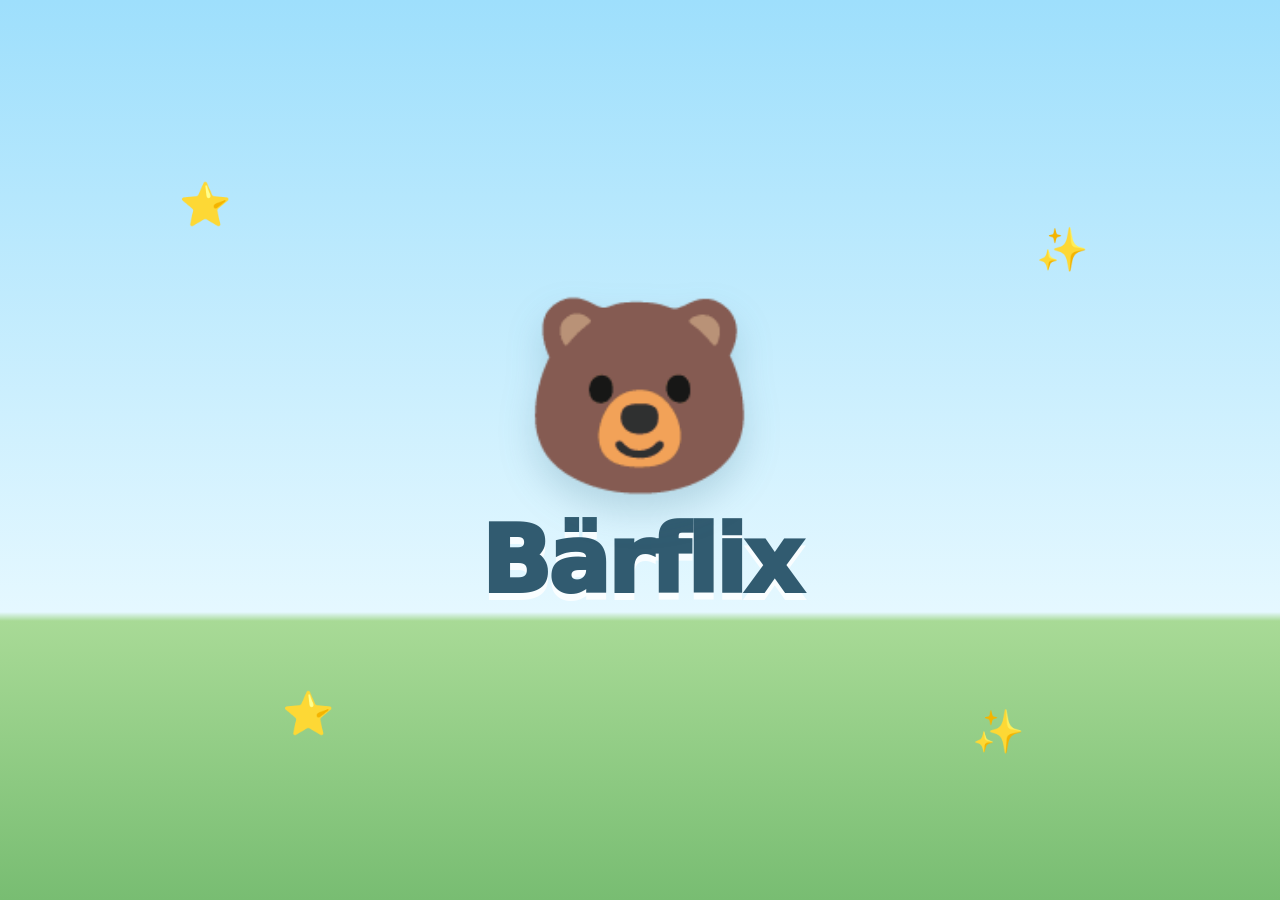
==== index.html @ bd534934 "Add files via upload" ====
<!doctype html>
<html lang="de">
<head>
<meta charset="utf-8">
<meta name="viewport" content="width=device-width,initial-scale=1,viewport-fit=cover">
<meta name="theme-color" content="#bfe9ff">
<meta name="apple-mobile-web-app-capable" content="yes">
<meta name="apple-mobile-web-app-status-bar-style" content="default">
<meta name="apple-mobile-web-app-title" content="Bärflix">
<title>Bärflix</title>
<link rel="manifest" href="./manifest.webmanifest">
<link rel="apple-touch-icon" href="./icons/icon.svg">
<link rel="icon" href="./icons/icon.svg">
<style>
:root{
  --bg:#1c1512;--panel:#2a201b;--panel2:#382a23;--panel3:#47362d;
  --text:#fff8ee;--muted:#cbbcaf;--gold:#f3c85b;--mint:#8fc39a;
  --coral:#df836d;--blue:#7eb8c6;--danger:#d95c5c;--line:rgba(255,255,255,.12);
  --shadow:0 22px 70px rgba(0,0,0,.34);--r:24px;
}
*{box-sizing:border-box}
html,body{margin:0;min-height:100%;background:radial-gradient(circle at 85% 0,#3d2c23 0,#1c1512 44%);color:var(--text);font-family:Inter,ui-rounded,system-ui,-apple-system,BlinkMacSystemFont,"Segoe UI",sans-serif}
body{min-height:100vh}
button,input,select,textarea{font:inherit}
button{cursor:pointer}
button:disabled{opacity:.38;cursor:not-allowed}
img{max-width:100%}
.app{min-height:100vh;padding:calc(14px + env(safe-area-inset-top)) 16px calc(26px + env(safe-area-inset-bottom))}
.wrap{max-width:1450px;margin:auto}
.topbar{display:flex;align-items:center;justify-content:space-between;gap:14px;margin-bottom:18px}
.brand{display:flex;align-items:center;gap:12px}.logo{font-size:44px;filter:drop-shadow(0 10px 20px rgba(0,0,0,.28))}
.brand h1{margin:0;font-size:34px;line-height:1}.brand small{color:var(--muted)}
.btn{border:0;border-radius:15px;padding:11px 15px;background:var(--panel3);color:var(--text);font-weight:850}
.btn.primary{background:var(--gold);color:#291f19}.btn.mint{background:var(--mint);color:#152117}.btn.coral{background:var(--coral);color:#2a1712}
.btn.danger{background:var(--danger);color:#fff}.btn.ghost{background:transparent;border:1px solid var(--line)}.btn.icon{width:42px;height:42px;padding:0;display:grid;place-items:center;border-radius:50%}
.hero{position:relative;overflow:hidden;border-radius:30px;padding:30px;background:linear-gradient(135deg,#463229,#291f1a 65%);box-shadow:var(--shadow);display:flex;align-items:center;justify-content:space-between;gap:24px}
.hero:after{content:"";position:absolute;width:280px;height:280px;border-radius:50%;background:rgba(243,200,91,.09);right:-75px;top:-100px}
.hero h2{margin:0 0 10px;font-size:clamp(30px,5vw,48px)}.hero p{margin:0;color:var(--muted);max-width:720px;font-size:17px}.heroEmoji{font-size:86px;z-index:1}
.sectionHead{display:flex;align-items:end;justify-content:space-between;gap:15px;margin:28px 0 14px}.sectionHead h2{margin:0;font-size:28px}.sectionHead p{margin:5px 0 0;color:var(--muted)}
.profileGrid{display:grid;grid-template-columns:repeat(auto-fit,minmax(190px,1fr));gap:17px}
.profileCard{border:2px solid transparent;background:var(--panel);color:var(--text);border-radius:24px;padding:24px;text-align:center;box-shadow:var(--shadow);transition:.18s}
.profileCard:hover{transform:translateY(-3px);border-color:rgba(243,200,91,.65)}.avatar{width:98px;height:98px;border-radius:50%;margin:0 auto 14px;display:grid;place-items:center;font-size:52px;background:var(--panel3)}
.profileCard h3{font-size:24px;margin:0}.muted{color:var(--muted)}
.chipGrid{display:grid;grid-template-columns:repeat(auto-fit,minmax(185px,1fr));gap:16px}
.chip{min-height:150px;border:0;border-radius:24px;padding:21px;text-align:left;color:#251b15;box-shadow:var(--shadow);position:relative;overflow:hidden}
.chip:after{content:"";position:absolute;width:110px;height:110px;border-radius:50%;background:rgba(255,255,255,.17);right:-35px;bottom:-45px}
.chip.one{background:var(--gold)}.chip.two{background:var(--mint)}.chip.bonus{background:var(--blue)}.chip b{font-size:24px;display:block}.chip span{display:block;margin-top:8px;font-weight:800}
.categoryRow{display:flex;gap:10px;overflow:auto;padding:2px 0 9px;scrollbar-width:none}.categoryRow::-webkit-scrollbar{display:none}.pill{border:0;border-radius:999px;padding:10px 16px;background:var(--panel3);color:var(--text);white-space:nowrap}.pill.active{background:var(--gold);color:#2a211a;font-weight:900}
.searchbar{display:flex;gap:10px;flex-wrap:wrap;margin:16px 0}.searchbar input{flex:1;min-width:220px}
.shelf{margin-top:24px}.shelfTitle{display:flex;justify-content:space-between;align-items:center;gap:12px;margin-bottom:12px}.shelfTitle h3{margin:0;font-size:23px}
.carousel{display:grid;grid-template-columns:repeat(auto-fill,minmax(230px,1fr));gap:18px;padding:2px 3px 15px}.carousel::-webkit-scrollbar{display:none}
.kidNav{display:grid;grid-template-columns:repeat(3,minmax(0,1fr));gap:12px;margin:18px 0}.kidNav button{min-height:92px;border:0;border-radius:22px;background:var(--panel2);color:var(--text);font-weight:950;font-size:20px;display:grid;place-items:center;gap:4px}.kidNav button.active{background:var(--gold);color:#291f19}.kidNav span{font-size:34px;display:block}.adminLayout{display:grid;grid-template-columns:245px minmax(0,1fr);gap:18px;align-items:start}.adminSide{display:grid;gap:8px;position:sticky;top:0}.adminSide button{text-align:left;padding:14px 15px;font-size:16px}.adminContent{min-width:0}.bigBack{min-height:58px;font-size:18px}.movieEmpty{border:2px dashed var(--line);padding:34px;border-radius:24px;text-align:center;color:var(--muted)}
.collectionCard,.episodeCard{position:relative;background:var(--panel);border-radius:20px;overflow:hidden;box-shadow:var(--shadow);scroll-snap-align:start;transition:.18s}.collectionCard:hover,.episodeCard:hover{transform:translateY(-3px)}
.cover{width:100%;aspect-ratio:16/9;object-fit:cover;display:block;background:#0a0a0a}.cardBody{padding:14px}.cardBody h3,.cardBody h4{margin:0}.cardBody p{margin:6px 0 0;color:var(--muted);font-size:13px}.overlayBtn{position:absolute;inset:0;border:0;background:transparent}
.badge{position:absolute;left:12px;top:12px;padding:7px 10px;border-radius:999px;background:rgba(28,21,18,.88);font-weight:900;font-size:12px}.favoriteBtn{position:absolute;right:12px;top:12px;z-index:3}.favoriteBtn.active{background:var(--gold);color:#2b211a}
.episodeGrid{display:grid;grid-template-columns:repeat(auto-fill,minmax(235px,1fr));gap:17px}.empty{padding:30px;border-radius:22px;background:var(--panel);color:var(--muted);text-align:center}
.breadcrumb{display:flex;align-items:center;gap:10px;flex-wrap:wrap;margin-bottom:15px}
.modalBack{position:fixed;inset:0;background:rgba(0,0,0,.75);display:grid;place-items:center;padding:18px;z-index:100}
.modal{width:min(1120px,100%);max-height:92vh;overflow:auto;border-radius:27px;background:var(--panel);box-shadow:var(--shadow);padding:22px}.modalHead{display:flex;justify-content:space-between;align-items:center;gap:14px}.modal h2{margin:0}
.adminTabs{display:flex;gap:9px;overflow:auto;margin:18px 0 14px}.adminTabs button{white-space:nowrap}
.form{display:grid;gap:14px}.formGrid{display:grid;grid-template-columns:1fr 1fr;gap:14px}label{display:grid;gap:7px;color:var(--muted);font-size:14px}
input,select,textarea{width:100%;border:1px solid var(--line);border-radius:13px;background:#201713;color:var(--text);padding:12px}textarea{min-height:90px;resize:vertical}.actions{display:flex;gap:10px;flex-wrap:wrap;margin-top:15px}
.adminGrid{display:grid;grid-template-columns:repeat(auto-fit,minmax(285px,1fr));gap:15px}.panel{background:var(--panel2);border-radius:20px;padding:17px}.panel h3{margin:0 0 12px}
.list{display:grid;gap:9px}.listItem{display:flex;align-items:center;justify-content:space-between;gap:12px;background:#211814;border-radius:14px;padding:12px}.listItem small{color:var(--muted)}
.statsGrid{display:grid;grid-template-columns:repeat(auto-fit,minmax(170px,1fr));gap:12px}.stat{background:#211814;border-radius:16px;padding:18px}.stat b{font-size:28px;display:block}
.playerScreen{position:fixed;inset:0;background:#000;z-index:150;display:flex;flex-direction:column;padding:calc(10px + env(safe-area-inset-top)) 12px calc(10px + env(safe-area-inset-bottom));gap:10px}
.playerTop{display:flex;align-items:center;justify-content:space-between;gap:10px;flex-wrap:wrap}.timer{border-radius:999px;background:var(--gold);color:#261d18;padding:9px 14px;font-weight:950}.playerWrap{flex:1;min-height:0}.playerWrap iframe{width:100%;height:100%;border:0}
.toast{position:fixed;left:50%;bottom:calc(22px + env(safe-area-inset-bottom));transform:translateX(-50%);z-index:200;background:#fff;color:#251b16;padding:12px 16px;border-radius:14px;box-shadow:var(--shadow)}
.setup{max-width:760px;margin:8vh auto 0}.dots{display:flex;gap:8px;margin-bottom:18px}.dot{height:7px;flex:1;border-radius:999px;background:var(--panel3)}.dot.active{background:var(--gold)}
.updateBanner{margin-bottom:14px;padding:13px 15px;border-radius:16px;background:var(--blue);color:#122126;font-weight:850;display:flex;justify-content:space-between;align-items:center;gap:12px}
@media(max-width:900px){.adminLayout{grid-template-columns:1fr}.adminSide{position:static;grid-template-columns:repeat(2,minmax(0,1fr))}.adminSide button{text-align:center}.kidNav{grid-template-columns:repeat(3,minmax(0,1fr))}}

.introScreen{position:fixed;inset:0;z-index:500;background:radial-gradient(circle at 50% 42%,#5a4032 0,#211713 58%,#110c0a 100%);display:grid;place-items:center;overflow:hidden}
.introInner{text-align:center;animation:introPop 1.45s cubic-bezier(.2,.9,.2,1) both}
.introBear{font-size:clamp(100px,24vw,190px);filter:drop-shadow(0 24px 35px rgba(0,0,0,.45));animation:introBounce 1.25s ease-in-out both}
.introTitle{font-size:clamp(44px,11vw,92px);font-weight:1000;letter-spacing:-3px;color:var(--gold);text-shadow:0 10px 30px rgba(0,0,0,.45)}
.introSub{font-size:clamp(18px,4vw,28px);font-weight:900;margin-top:4px}
.spark{position:absolute;font-size:32px;animation:sparkle 1.4s ease-in-out infinite alternate}
.spark.s1{left:14%;top:20%}.spark.s2{right:15%;top:25%;animation-delay:.3s}.spark.s3{left:22%;bottom:18%;animation-delay:.6s}.spark.s4{right:20%;bottom:16%;animation-delay:.15s}
@keyframes introPop{0%{opacity:0;transform:scale(.72)}45%{opacity:1;transform:scale(1.05)}100%{opacity:1;transform:scale(1)}}
@keyframes introBounce{0%{transform:translateY(50px) rotate(-8deg)}55%{transform:translateY(-8px) rotate(4deg)}100%{transform:none}}
@keyframes sparkle{from{transform:scale(.7) rotate(-15deg);opacity:.45}to{transform:scale(1.35) rotate(15deg);opacity:1}}
.ticketGrid{display:grid;grid-template-columns:repeat(auto-fit,minmax(230px,1fr));gap:20px}
.ticketChoice{position:relative;min-height:190px;border:0;border-radius:28px;padding:22px;color:#271d17;box-shadow:var(--shadow);overflow:hidden;text-align:center;display:grid;place-items:center}
.ticketChoice:before,.ticketChoice:after{content:"";position:absolute;top:50%;width:30px;height:30px;border-radius:50%;background:var(--bg);transform:translateY(-50%)}
.ticketChoice:before{left:-15px}.ticketChoice:after{right:-15px}
.ticketChoice.one{background:linear-gradient(145deg,#ffd86b,#f3b83f)}.ticketChoice.two{background:linear-gradient(145deg,#a9dbb3,#72b886)}.ticketChoice.bonus{background:linear-gradient(145deg,#a9ddea,#6caec0)}
.ticketVisual{font-size:70px;line-height:1;letter-spacing:-10px;filter:drop-shadow(0 8px 12px rgba(0,0,0,.18))}
.ticketChoice strong{display:block;font-size:29px;margin-top:8px}.ticketChoice small{display:block;font-size:17px;font-weight:900;margin-top:5px}
.ticketChoice.used{filter:grayscale(1);opacity:.35}
.kidHint{font-size:21px;font-weight:900;text-align:center;margin:18px 0 6px}
.allowanceBadge{display:flex;align-items:center;gap:9px;border-radius:999px;background:var(--gold);color:#261d18;padding:10px 16px;font-size:21px;font-weight:1000}
.playerProgress{height:13px;width:min(330px,48vw);background:rgba(255,255,255,.23);border-radius:999px;overflow:hidden}
.playerProgressFill{height:100%;width:100%;background:var(--gold);transition:width 1s linear}

@media(max-width:760px){
  .app{padding-left:12px;padding-right:12px}.brand h1{font-size:29px}.logo{font-size:39px}.hero{padding:22px}.heroEmoji{font-size:62px}
  .formGrid{grid-template-columns:1fr}.carousel{grid-template-columns:repeat(2,minmax(0,1fr));gap:11px}.episodeGrid{grid-template-columns:repeat(2,minmax(0,1fr));gap:11px}.cardBody{padding:11px}.cardBody h3,.cardBody h4{font-size:15px}
}
@media(max-width:470px){.carousel,.episodeGrid{grid-template-columns:1fr 1fr}.kidNav button{font-size:15px;min-height:82px}.kidNav span{font-size:29px}.adminSide{grid-template-columns:1fr 1fr}}

/* BÄRFLIX 6.0 – freundliche Baumhauswelt */
:root{
  --bg:#c9efff;--panel:#ffffff;--panel2:#f7fcff;--panel3:#e8f7ff;
  --text:#263746;--muted:#688092;--gold:#ffd65c;--mint:#9be0b5;
  --coral:#ff9f91;--blue:#89d2f1;--danger:#e96f78;--line:rgba(47,95,122,.14);
  --shadow:0 14px 35px rgba(57,118,148,.16);--r:28px;
}
html,body{
  background:
    radial-gradient(circle at 12% 12%,rgba(255,255,255,.95) 0 50px,transparent 52px),
    radial-gradient(circle at 19% 14%,rgba(255,255,255,.9) 0 70px,transparent 72px),
    radial-gradient(circle at 88% 18%,rgba(255,255,255,.9) 0 58px,transparent 60px),
    linear-gradient(180deg,#aee4fb 0%,#dff7ff 62%,#d8f2c9 63%,#a8d99a 100%);
  background-attachment:fixed;color:var(--text)
}
.app:before,.app:after{content:"";position:fixed;z-index:-1;border-radius:50%;pointer-events:none}
.app:before{width:150px;height:150px;right:5vw;top:8vh;background:#ffe680;box-shadow:0 0 50px rgba(255,224,105,.55)}
.app:after{width:440px;height:180px;left:-90px;bottom:-95px;background:#75bd72;box-shadow:420px 28px 0 #8ccd84,840px -8px 0 #71ba70}
.topbar{background:rgba(255,255,255,.72);backdrop-filter:blur(12px);border:1px solid rgba(255,255,255,.7);padding:10px 14px;border-radius:24px;box-shadow:var(--shadow)}
.brand small{display:none}.brand h1{font-size:31px;color:#315b70}.logo{filter:none}
.btn{background:#fff;color:var(--text);box-shadow:0 7px 18px rgba(64,118,143,.12)}
.btn.ghost{background:rgba(255,255,255,.78);border:1px solid rgba(255,255,255,.85)}
.hero{background:rgba(255,255,255,.83);color:var(--text);border:2px solid rgba(255,255,255,.8)}
.hero p{color:var(--muted)}
.profileGrid{max-width:760px;margin:34px auto}
.profileCard{background:rgba(255,255,255,.9);border:4px solid rgba(255,255,255,.9);min-height:260px;display:grid;place-items:center}
.profileCard:hover{border-color:var(--gold)}
.avatar{width:140px;height:140px;font-size:76px;background:#eefaff}
.profileCard h3{font-size:31px}
.profileCard .muted{display:none}
.ticketGrid{max-width:920px;margin:30px auto;grid-template-columns:repeat(2,minmax(230px,1fr))}
.ticketChoice{min-height:240px;border:6px solid rgba(255,255,255,.72)}
.ticketChoice strong{font-size:54px}.ticketChoice small{display:none}.ticketVisual{font-size:90px}
.kidHint{display:none}
.collectionCard,.episodeCard{background:#fff;border:4px solid rgba(255,255,255,.8);border-radius:30px}
.collectionCard:hover,.episodeCard:hover{transform:scale(1.025)}
.cover{border-radius:25px 25px 0 0}
.cardBody{text-align:center;padding:16px}.cardBody h3{font-size:24px}.cardBody p{display:none}
.badge{display:none}
.favoriteBtn{background:#fff;color:#e6aa18}
.kidNav{max-width:780px;margin:20px auto}
.kidNav button{background:#fff;color:var(--text);box-shadow:var(--shadow);min-height:108px}
.kidNav button.active{background:var(--gold)}
.searchbar,.categoryRow{display:none}
.sectionHead{justify-content:center;text-align:center}.sectionHead p{font-size:22px}
.shelfTitle{justify-content:center}.shelfTitle h3{font-size:28px}
.carousel,.episodeGrid{grid-template-columns:repeat(auto-fill,minmax(250px,1fr))}
.breadcrumb .muted{display:none}
.empty,.movieEmpty{background:rgba(255,255,255,.82)}
.introScreen{background:linear-gradient(180deg,#9edffc 0%,#e5f8ff 68%,#a8da96 69%,#78bd72 100%)}
.introTitle{color:#315b70;text-shadow:0 7px 0 rgba(255,255,255,.8)}
.introSub{display:none}.introBear{filter:drop-shadow(0 18px 18px rgba(42,98,122,.2))}
.spark{font-size:42px}
.allowanceBadge{background:#fff;color:#315b70}.playerProgress{background:#dceef6}.playerProgressFill{background:var(--gold)}
/* Elternbereich bewusst ruhig und sachlich */
.modalBack{background:rgba(37,63,77,.68)}
.modal{background:#f7fbfd;color:#263746}
.modal input,.modal select,.modal textarea{background:#fff;color:#263746}
.modal .panel,.modal .listItem,.modal .stat{background:#eaf5fa}
.adminSide .btn{box-shadow:none}
@media(max-width:650px){
  .ticketGrid{grid-template-columns:1fr 1fr;gap:12px}
  .ticketChoice{min-height:180px;padding:10px}.ticketVisual{font-size:62px}.ticketChoice strong{font-size:42px}
  .profileGrid{grid-template-columns:1fr 1fr}.profileCard{min-height:210px;padding:14px}.avatar{width:110px;height:110px;font-size:62px}
  .carousel,.episodeGrid{grid-template-columns:repeat(2,minmax(0,1fr));gap:12px}
  .cardBody h3,.cardBody h4{font-size:17px}
}

</style>
</head>
<body>
<noscript><div style="padding:30px;color:white;background:#211914;font-family:system-ui">Bärflix benötigt JavaScript.</div></noscript>
<div id="app"></div>
<script>
(()=>{"use strict";
const APP_VERSION="6.0.0";
const KEY="baerflix.complete.v6";
const $=(s,r=document)=>r.querySelector(s);
const esc=s=>String(s??"").replace(/[&<>"']/g,m=>({"&":"&amp;","<":"&lt;",">":"&gt;","\"":"&quot;","'":"&#39;"}[m]));
const uid=()=>crypto.randomUUID?crypto.randomUUID():Date.now()+"-"+Math.random();
const today=()=>new Date().toISOString().slice(0,10);
const isWeekend=()=>[0,6].includes(new Date().getDay());
const fmt=s=>`${String(Math.floor(Math.max(0,s)/60)).padStart(2,"0")}:${String(Math.floor(Math.max(0,s)%60)).padStart(2,"0")}`;
const defaults={
  version:APP_VERSION,
  settings:{pinHash:"",pinSalt:"",categories:["Für Ludwig","Serien","Fahrzeuge","Wissen & Technik","Tiere","Musik","Gute Nacht"],updateVersion:APP_VERSION},
  kids:[],collections:[{"id":"col-blaze","title":"Blaze und die Monster-Maschinen","category":"Fahrzeuge","coverId":"97AiQrxpca4","audience":["ludwig"],"episodes":[{"id":"blaze-1","youtubeId":"uPjeikJPATo","title":"Blaze stellt die Naschzeug-Diebin","order":0},{"id":"blaze-2","youtubeId":"ePqD4j_3nj4","title":"Die Recycling-Kraft","order":1},{"id":"blaze-3","youtubeId":"uJZvFsPkcOI","title":"Die Power-Reifen","order":2},{"id":"blaze-4","youtubeId":"t3Ma4ucdK7s","title":"Ninja Blaze","order":3},{"id":"blaze-5","youtubeId":"AvbtG7JhFH4","title":"Blazes fantastische Geschichten","order":4},{"id":"blaze-6","youtubeId":"iIAKh5vyyW4","title":"Blazes Weltraumabenteuer","order":5},{"id":"blaze-7","youtubeId":"ilzaZ7znCL8","title":"Das Dschungelhorn","order":6},{"id":"blaze-8","youtubeId":"bh32Yc5xMuI","title":"Die Backkatastrophe","order":7}]},{"id":"col-tautropfen","title":"Die Tautropfentagebücher","category":"Serien","coverId":"3W8JYqi-HgQ","audience":["ludwig"],"episodes":[{"id":"tau-1","youtubeId":"B23wSpAmWHo","title":"Das große Seifenblasenproblem","order":0},{"id":"tau-2","youtubeId":"TRdg_1vcqs4","title":"Briefabenteuer – eine besondere Lieferung","order":1},{"id":"tau-3","youtubeId":"C5zu9tRD7N8","title":"Sparschweinchenprobleme","order":2},{"id":"tau-4","youtubeId":"caVwaWK-xLo","title":"Die Feen bringen einen Hund zum Park","order":3},{"id":"tau-5","youtubeId":"Qme-9f8eXq8","title":"Die Tautropfen retten Harpers Fußballspiel","order":4},{"id":"tau-6","youtubeId":"77xV2Bn_cbU","title":"Ein Handy benutzen, das größer ist als du","order":5},{"id":"tau-7","youtubeId":"Z0pN9zu7qag","title":"Unternehmen Zahnfee","order":6},{"id":"tau-8","youtubeId":"4Saw_KbPcvg","title":"Die Feen entdecken eine neue Art zu fliegen","order":7}]},{"id":"col-fixies","title":"Die Fixies","category":"Wissen & Technik","coverId":"9bjc7fvP_wI","audience":["ludwig"],"episodes":[{"id":"fix-1","youtubeId":"9bjc7fvP_wI","title":"Das Fixiefon","order":0},{"id":"fix-2","youtubeId":"wQu_9ZJ7yVw","title":"Tom Thomas entdeckt die Kraft der Sonne","order":1},{"id":"fix-3","youtubeId":"uV89n_-DtY0","title":"Tom wird in einem Computervirus gefangen","order":2},{"id":"fix-4","youtubeId":"keBiLP_v-WY","title":"Unsichtbare Tinte","order":3},{"id":"fix-5","youtubeId":"U8qKFDUOH3U","title":"Seine Hose ist kaputt","order":4},{"id":"fix-6","youtubeId":"lR_U1KID1K4","title":"Die schwebenden Zauberbücher","order":5},{"id":"fix-7","youtubeId":"0qJ9rHL9aIQ","title":"Staffel 3 – komplette Sammlung","order":6},{"id":"fix-8","youtubeId":"HWJnkFYdi5c","title":"Staffel 2 – komplette Sammlung","order":7}]},{"id":"col-hotwheels","title":"Hot Wheels Let's Race","category":"Fahrzeuge","coverId":"KNYlz2JZgkw","audience":["ludwig"],"episodes":[{"id":"hot-1","youtubeId":"uCsARCroJiI","title":"Außer Kontrolle","order":0},{"id":"hot-2","youtubeId":"3VpwxF2dn9I","title":"Drachen-Showdown: Gemeinsam zum Sieg","order":1},{"id":"hot-3","youtubeId":"wcoJPLIAks0","title":"Ultimative Garagenübernahme","order":2},{"id":"hot-4","youtubeId":"8H3ex9pOlD8","title":"Ballonrettung: Coops große Rettung","order":3},{"id":"hot-5","youtubeId":"KNYlz2JZgkw","title":"Das Rennen um 500 Pizzen","order":4},{"id":"hot-6","youtubeId":"rbzK9OI3oAA","title":"Titelsong zum Mitsingen","order":5}]}],favorites:{},history:[],chips:{},usage:[]
};
let state=load(),screen=state.kids.length?"profiles":"setup",showIntro=sessionStorage.getItem("baerflixIntroSeen")!=="1",selectedKid=null,allowance=null,activeCategory="Alle",mediaMode="series",activeCollection=null,searchText="",modal=null,player=null,toastTimer=null;
window.adminTab="overview";

function migrate(raw){
  const s=Object.assign(structuredClone(defaults),raw||{});
  s.settings=Object.assign({},defaults.settings,raw?.settings||{});
  s.settings.categories=s.settings.categories||raw?.categories||defaults.settings.categories;
  s.kids=(s.kids||[]).map(k=>Object.assign({weekdayMinutes:12,weekendMinutes:15,color:"#f3c85b",avatar:"🐻"},k));
  s.collections=(s.collections&&s.collections.length?s.collections:structuredClone(defaults.collections));
  s.collections=s.collections.map(c=>Object.assign({audience:["all"],type:"series"},c));
  s.favorites=s.favorites||{};
  s.history=s.history||[];
  s.chips=s.chips||{};
  s.usage=s.usage||[];
  s.version=APP_VERSION;
  return s
}

function enrichStarterContent(s){
 const byId=id=>s.collections.find(c=>c.id===id);
 const add=(cid,items)=>{const c=byId(cid);if(!c)return;const known=new Set(c.episodes.map(e=>e.id));items.forEach(e=>{if(!known.has(e.id))c.episodes.push(e)})};
 add("col-blaze",[
 {id:"blaze-9",youtubeId:"lbSyfB_eyNU",title:"Der Mega-Matsch-Roboter",order:8},{id:"blaze-10",youtubeId:"ttxEpUDI1SU",title:"Das Hundert-Meilen-Rennen",order:9},{id:"blaze-11",youtubeId:"Zolg8p50i18",title:"Superheld Blaze rettet Axle City",order:10},{id:"blaze-12",youtubeId:"37dWI78L4Ew",title:"Blazes Tierverwandlungen",order:11},{id:"blaze-13",youtubeId:"2gEC0OpMdvc",title:"Rennen, Verwandlungen und Rettungen",order:12},{id:"blaze-14",youtubeId:"rdWItZMHJjU",title:"Rennen-und-Rettungen-Marathon",order:13}
 ]);
 add("col-fixies",[
 {id:"fix-9",youtubeId:"uWRDgmMgzvY",title:"Komplette Staffel 3",order:8},{id:"fix-10",youtubeId:"Sup1YZ8m44s",title:"Ganze Folgen nach der Schule",order:9},{id:"fix-11",youtubeId:"wivW3-LH2S8",title:"Neue Fixies-Sammlung",order:10}
 ]);
 add("col-hotwheels",[
 {id:"hot-7",youtubeId:"VCjrhPtMaPY",title:"Die ultimative Hai-Flucht-Challenge",order:6},{id:"hot-8",youtubeId:"0oJriw3EsJ4",title:"Mac und Mega-Wrex arbeiten zusammen",order:7},{id:"hot-9",youtubeId:"fDuKpGTOvlI",title:"Coops ultimativer Rivalen-Showdown",order:8},{id:"hot-10",youtubeId:"4ULnZEmxv6o",title:"Wer überquert zuerst die Ziellinie?",order:9},{id:"hot-11",youtubeId:"N499VQ6WOo0",title:"Abenteuer in Hot Wheels City",order:10},{id:"hot-12",youtubeId:"-Giq5alRDHU",title:"Das goldene Lenkrad",order:11}
 ]);
 if(!byId("col-gabby"))s.collections.push({id:"col-gabby",title:"Gabbys Puppenhaus",category:"Serien",type:"series",coverId:"a0UnOYfcSHQ",audience:["ludwig","fabian"],episodes:[
 {id:"gabby-1",youtubeId:"a0UnOYfcSHQ",title:"Kätzchen-Kita-Ohr – ganze Folge",order:0},{id:"gabby-2",youtubeId:"fVnN402TTYQ",title:"Kätzchen-Bären-Teeparty",order:1},{id:"gabby-3",youtubeId:"tjiMoNeryu4",title:"Gabby-Märchen",order:2},{id:"gabby-4",youtubeId:"4Fr894eTTgs",title:"Rettungsmission im Weltall",order:3},{id:"gabby-5",youtubeId:"sWMnxmD3Hcc",title:"Gabbys beste Abenteuer im Freien",order:4},{id:"gabby-6",youtubeId:"3pOdKJvYoWE",title:"Die besten Meerjungfrauen-Momente",order:5},{id:"gabby-7",youtubeId:"AWr7D9ZfIE0",title:"Wie man einen schlechten Tag rettet",order:6},{id:"gabby-8",youtubeId:"2NG9_TbBsDA",title:"Gute-Nacht-Snacks mit den Gabbykatzen",order:7},{id:"gabby-9",youtubeId:"xCK6PAplh4o",title:"Unterwasser-Versteckspiel",order:8},{id:"gabby-10",youtubeId:"cB4ku3KKDL8",title:"Ratkatz' erster Tag im Schnee",order:9},{id:"gabby-11",youtubeId:"yIfqhF-LDPY",title:"Zeit fürs Bett",order:10},{id:"gabby-12",youtubeId:"Jax5nV0ow70",title:"Schnee im Puppenhaus",order:11}
 ]});
 if(!byId("col-oona"))s.collections.push({id:"col-oona",title:"Oona & Baba",category:"Serien",type:"series",coverId:"Yn7BuYeTfWQ",audience:["ludwig","fabian"],episodes:[],note:"Für Oona & Baba wurden keine verlässlich deutschsprachigen, offiziell einbettbaren Folgen gefunden. Im Elternbereich können später deutsche Links ergänzt werden."});
 if(!byId("col-filme"))s.collections.push({id:"col-filme",title:"Unsere Filme",category:"Filme",type:"movie",coverId:"",audience:["ludwig","fabian"],episodes:[],note:"Hier können Eltern legal verfügbare vollständige Filme oder eigene freigegebene Links hinterlegen."});
 return s;
}
function load(){try{return enrichStarterContent(migrate(JSON.parse(localStorage.getItem(KEY)||"{}")))}catch{return enrichStarterContent(structuredClone(defaults))}}
function save(){localStorage.setItem(KEY,JSON.stringify(state))}
function mutate(fn){fn(state);save();render()}
function categories(){return state.settings.categories}
function minutesFor(kid){return isWeekend()?(kid.weekendMinutes||15):(kid.weekdayMinutes||12)}
function chipState(kidId){
  let c=state.chips[kidId];
  if(!c||c.date!==today()){c={date:today(),used:{one1:false,one2:false,two:false},bonus:c?.bonus||0};state.chips[kidId]=c;save()}
  return c
}
function getVideoId(url=""){const m=String(url).match(/(?:youtu\.be\/|youtube\.com\/(?:watch\?v=|embed\/|shorts\/))([A-Za-z0-9_-]{6,})/);return m?.[1]||String(url).trim()}
const thumb=id=>`https://i.ytimg.com/vi/${id}/hqdefault.jpg`;
async function hashPin(pin,saltB64){
  const enc=new TextEncoder();
  const salt=saltB64?Uint8Array.from(atob(saltB64),c=>c.charCodeAt(0)):crypto.getRandomValues(new Uint8Array(16));
  const key=await crypto.subtle.importKey("raw",enc.encode(pin),"PBKDF2",false,["deriveBits"]);
  const bits=await crypto.subtle.deriveBits({name:"PBKDF2",salt,iterations:150000,hash:"SHA-256"},key,256);
  return{hash:btoa(String.fromCharCode(...new Uint8Array(bits))),salt:btoa(String.fromCharCode(...salt))}
}
function showToast(t){clearTimeout(toastTimer);let el=$("#toast");if(!el){el=document.createElement("div");el.id="toast";el.className="toast";document.body.appendChild(el)}el.textContent=t;toastTimer=setTimeout(()=>el.remove(),2600)}
function shell(content){
  const update=state.settings.updateVersion!==APP_VERSION?`<div class="updateBanner"><span>Eine neue Bärflix-Version ist verfügbar.</span><button class="btn" data-act="reload">Neu laden</button></div>`:"";
  return `<div class="app"><div class="wrap">${update}<header class="topbar"><div class="brand"><div class="logo">🐻</div><div><h1>Bärflix</h1></div></div>${screen!=="setup"?'<button class="btn ghost" data-act="login" aria-label="Elternbereich">🔒</button>':""}</header><main>${content}</main></div></div>`
}
function hero(title,text,emoji){return `<section class="hero"><div><h2>${esc(title)}</h2><p>${esc(text)}</p></div><div class="heroEmoji">${emoji}</div></section>`}
function render(){
  let content="";
  if(screen==="setup")content=setupView();
  if(screen==="profiles")content=profilesView();
  if(screen==="chips")content=chipsView();
  if(screen==="library")content=libraryView();
  if(screen==="collection")content=collectionView();
  $("#app").innerHTML=shell(content)+(modal?modalView():"")+(player?playerView():"")+(showIntro?introView():"");
  bind()
}
function introView(){return `<div class="introScreen" data-act="skipIntro" aria-label="Bärflix startet">
  <div class="spark s1">⭐</div><div class="spark s2">✨</div><div class="spark s3">⭐</div><div class="spark s4">✨</div>
  <div class="introInner"><div class="introBear">🐻</div><div class="introTitle">Bärflix</div></div>
</div>`}
function setupView(){
  return `<div class="setup">${hero("Willkommen bei Bärflix","Lege Eltern-PIN und erstes Kinderprofil an.","🐻🍿")}
  <div class="panel" style="margin-top:18px"><div class="formGrid">
  <label>Eltern-PIN<input id="setupPin" type="password" inputmode="numeric" placeholder="mindestens 4 Ziffern"></label>
  <label>Name des Kindes<input id="setupName" value="Ludwig" placeholder="z. B. Ludwig"></label>
  <label>Avatar<select id="setupAvatar"><option>🐻</option><option>🦊</option><option>🐼</option><option>🦁</option><option>🐯</option><option>🐨</option><option>🐶</option><option>🦖</option></select></label>
  <label>Profilfarbe<input id="setupColor" type="color" value="#f3c85b"></label>
  <label>Minuten werktags<input id="setupWeekday" type="number" min="1" value="12"></label>
  <label>Minuten am Wochenende<input id="setupWeekend" type="number" min="1" value="15"></label><label style="display:flex;grid-template-columns:auto 1fr;align-items:center;gap:10px"><input id="setupFabian" type="checkbox" checked style="width:auto"> Zusätzlich ein leeres Profil für Fabian anlegen</label></div>
  <div class="actions"><button class="btn primary" data-act="setupSave">Bärflix starten</button></div></div></div>`
}
function profilesView(){
  return `<div class="sectionHead"><div><h2>👋</h2></div></div>
  <div class="profileGrid">${state.kids.map(k=>`<button class="profileCard" data-kid="${k.id}" style="border-color:${k.color}88"><div class="avatar" style="background:${k.color}44">${k.avatar}</div><h3>${esc(k.name)}</h3></button>`).join("")}</div>`
}
function chipsView(){
  const c=chipState(selectedKid.id),m=minutesFor(selectedKid);
  const ticket=(key,count,cls,disabled=false)=>`<button class="ticketChoice ${cls} ${disabled?"used":""}" data-chip="${key}" data-min="${m*count}" ${disabled?"disabled":""} aria-label="${count} Ticket">
    <div><div class="ticketVisual">${"🎟️".repeat(count)}</div><strong>${count}</strong></div>
  </button>`;
  return `<button class="btn ghost bigBack" data-act="profiles" aria-label="Zurück">←</button>
  <div class="sectionHead"><div><h2>${selectedKid.avatar}</h2></div></div>
  <div class="ticketGrid">
    ${ticket("one1",1,"one",c.used.one1)}
    ${ticket("one2",1,"one",c.used.one2)}
    ${ticket("two",2,"two",c.used.two)}
    <button class="ticketChoice bonus ${c.bonus<1?"used":""}" data-chip="bonus" data-min="${m}" ${c.bonus<1?"disabled":""} aria-label="Bonusticket">
      <div><div class="ticketVisual">🌈🎟️</div><strong>${c.bonus}</strong></div>
    </button>
  </div>`
}
function visibleCollections(){return state.collections.filter(c=>(!selectedKid||!c.audience||c.audience.includes("all")||c.audience.includes(selectedKid.id))&&(mediaMode==="all"||c.type===mediaMode))}
function allEpisodes(){return visibleCollections().flatMap(c=>c.episodes.map(e=>Object.assign({collectionId:c.id,collectionTitle:c.title,category:c.category},e)))}
function filteredEpisodes(){
  const q=searchText.trim().toLowerCase();
  return allEpisodes().filter(e=>(activeCategory==="Alle"||e.category===activeCategory)&&(!q||e.title.toLowerCase().includes(q)||e.collectionTitle.toLowerCase().includes(q)))
}
function libraryView(){
  const cols=visibleCollections().filter(c=>!searchText||c.title.toLowerCase().includes(searchText.toLowerCase()));
  const favIds=state.favorites[selectedKid.id]||[],favEpisodes=allEpisodes().filter(e=>favIds.includes(e.id));
  return `<button class="btn ghost bigBack" data-act="chips" aria-label="Zurück">←</button>
  <div class="sectionHead"><div><h2>${selectedKid.avatar} ${allowance.type==="two"?"🎟️🎟️":"🎟️"}</h2></div><button class="btn mint" data-act="random" aria-label="Überraschung">🎲</button></div>
  <div class="kidNav">
    <button class="${mediaMode==="series"?"active":""}" data-media="series" aria-label="Serien"><span>📺</span></button>
    <button class="${mediaMode==="movie"?"active":""}" data-media="movie" aria-label="Filme"><span>🎬</span></button>
    <button class="${mediaMode==="all"?"active":""}" data-media="all" aria-label="Alles"><span>⭐</span></button>
  </div>
  ${favEpisodes.length?shelfEpisodes("⭐",favEpisodes):""}
  <div class="shelf">${cols.length?`<div class="carousel">${cols.map(collectionCard).join("")}</div>`:'<div class="empty">🐻</div>'}</div>`
}
function shortTitle(t){return t.replace("Blaze und die Monster-Maschinen","Blaze").replace("Gabbys Puppenhaus","Gabby").replace("Hot Wheels Let\'s Race","Hot Wheels").replace("Die Tautropfentagebücher","Tautropfen").replace("Unsere Filme","Filme")} function collectionCard(c){const cover=c.coverId||c.episodes[0]?.youtubeId||"";return `<article class="collectionCard"><img class="cover" src="${cover?thumb(cover):""}" alt=""><div class="cardBody"><h3>${esc(shortTitle(c.title))}</h3></div><button class="overlayBtn" data-collection="${c.id}"></button></article>`}
function shelfEpisodes(title,eps){return `<div class="shelf"><div class="shelfTitle"><h3>${esc(title)}</h3></div><div class="carousel">${eps.map(episodeCard).join("")}</div></div>`}
function episodeCard(e){const fav=(state.favorites[selectedKid.id]||[]).includes(e.id);return `<article class="episodeCard"><img class="cover" src="${thumb(e.youtubeId)}" alt=""><button class="btn icon favoriteBtn ${fav?"active":""}" data-fav="${e.id}">${fav?"★":"☆"}</button><div class="cardBody"><h4>${esc(e.title)}</h4></div><button class="overlayBtn" data-play="${e.id}"></button></article>`}
function collectionView(){
  const c=visibleCollections().find(x=>x.id===activeCollection);if(!c){screen="library";return libraryView()}
  const eps=c.episodes.map(e=>Object.assign({collectionTitle:c.title},e));
  return `<div class="breadcrumb"><button class="btn ghost bigBack" data-act="library" aria-label="Zurück">←</button></div>
  <div class="sectionHead"><div><h2>${esc(shortTitle(c.title))}</h2></div></div>
  <div class="episodeGrid">${eps.length?eps.map(episodeCard).join(""):'<div class="empty">🐻</div>'}</div>`
}
function modalView(){
  if(modal==="login")return `<div class="modalBack"><div class="modal"><div class="modalHead"><h2>Elternbereich</h2><button class="btn ghost" data-act="closeModal">Schließen</button></div><div class="form" style="margin-top:18px"><label>PIN<input id="loginPin" type="password" inputmode="numeric" autofocus></label></div><div class="actions"><button class="btn primary" data-act="unlock">Öffnen</button></div></div></div>`;
  if(modal==="admin")return adminView();return ""
}
function adminView(){
  const tab=window.adminTab||"overview",tabs=[["overview","🏠 Übersicht"],["collections","📚 Serien & Filme"],["episodes","▶️ Folgen & Videos"],["kids","Kinder"],["categories","Kategorien"],["settings","Einstellungen"],["stats","Statistik"],["backup","Backup"]];
  return `<div class="modalBack"><div class="modal"><div class="modalHead"><div><h2>Elternbereich</h2><div class="muted">Alle Daten bleiben auf diesem Gerät.</div></div><button class="btn ghost" data-act="closeModal">Schließen</button></div>
  <div class="adminLayout"><nav class="adminSide">${tabs.map(t=>`<button class="btn ${tab===t[0]?"primary":""}" data-tab="${t[0]}">${t[1]}</button>`).join("")}</nav><section class="adminContent">${adminTabView(tab)}</section></div></div></div>`
}
function adminTabView(tab){
  if(tab==="overview")return `<div class="adminGrid"><section class="panel"><h3>📺 Inhalte</h3><p class="muted">${state.collections.length} Sammlungen · ${allEpisodes().length} Folgen</p></section><section class="panel"><h3>👧 Profile</h3><p class="muted">${state.kids.length} Kinderprofile</p></section><section class="panel"><h3>⏱️ Nutzung</h3><p class="muted">${Math.round(state.usage.reduce((a,u)=>a+u.seconds,0)/60)} Minuten insgesamt</p></section></div>`;
  if(tab==="collections")return `<div class="formGrid"><label>Titel<input id="colTitle" placeholder="z. B. Feuerwehr Sam"></label><label>Kategorie<select id="colCat">${categories().map(c=>`<option>${esc(c)}</option>`).join("")}</select></label><label>Optionales Vorschaubild: YouTube-Link<input id="colCover" placeholder="leer = erste Folge"></label><label>Art<select id="colType"><option value="series">Serie</option><option value="movie">Film</option></select></label><label>Sichtbar für<select id="colAudience"><option value="all">Alle Kinder</option>${state.kids.map(k=>`<option value="${k.id}">${esc(k.name)}</option>`).join("")}</select></label></div><div class="actions"><button class="btn primary" data-act="addCollection">Sammlung anlegen</button></div>
  <div class="list" style="margin-top:18px">${state.collections.map(c=>`<div class="listItem"><span><b>${esc(c.title)}</b><br><small>${esc(c.category)} · ${c.episodes.length} Folgen</small></span><span><button class="btn" data-editcol="${c.id}">Bearbeiten</button> <button class="btn danger" data-delcol="${c.id}">Löschen</button></span></div>`).join("")||'<div class="empty">Noch keine Sammlungen.</div>'}</div>`;
  if(tab==="episodes")return `<div class="form"><label>Sammlung<select id="epCollection">${state.collections.map(c=>`<option value="${c.id}">${esc(c.title)}</option>`).join("")}</select></label><label>YouTube-Link<input id="epUrl" placeholder="https://youtu.be/..."></label><label>Titel<input id="epTitle" placeholder="Titel der Folge"></label></div><div class="actions"><button class="btn primary" data-act="fetchTitle">Titel automatisch holen</button><button class="btn mint" data-act="addEpisode">Folge hinzufügen</button></div>
  <div class="list" style="margin-top:18px">${state.collections.flatMap(c=>c.episodes.map(e=>`<div class="listItem"><span><b>${esc(e.title)}</b><br><small>${esc(c.title)}</small></span><span><button class="btn" data-editep="${e.id}">Bearbeiten</button> <button class="btn danger" data-delep="${e.id}">Löschen</button></span></div>`)).join("")||'<div class="empty">Noch keine Folgen.</div>'}</div>`;
  if(tab==="kids")return `<div class="formGrid"><label>Name<input id="kidName"></label><label>Avatar<select id="kidAvatar"><option>🐻</option><option>🦊</option><option>🐼</option><option>🦁</option><option>🐯</option><option>🐨</option><option>🐶</option><option>🦖</option></select></label><label>Profilfarbe<input id="kidColor" type="color" value="#f3c85b"></label><label>Minuten werktags<input id="kidWeekday" type="number" min="1" value="12"></label><label>Minuten Wochenende<input id="kidWeekend" type="number" min="1" value="15"></label></div><div class="actions"><button class="btn primary" data-act="addKid">Kind hinzufügen</button></div>
  <div class="list" style="margin-top:18px">${state.kids.map(k=>`<div class="listItem"><span>${k.avatar} <b>${esc(k.name)}</b><br><small>${k.weekdayMinutes} Min werktags · ${k.weekendMinutes} Min Wochenende</small></span><span><button class="btn" data-editkid="${k.id}">Bearbeiten</button> <button class="btn" data-bonus="${k.id}">+ Bonus</button> <button class="btn" data-reset="${k.id}">Reset</button> <button class="btn danger" data-delkid="${k.id}">Löschen</button></span></div>`).join("")}</div>`;
  if(tab==="categories")return `<div class="formGrid"><label>Neue Kategorie<input id="newCategory" placeholder="z. B. Gute Nacht"></label></div><div class="actions"><button class="btn primary" data-act="addCategory">Hinzufügen</button></div><div class="list" style="margin-top:18px">${categories().map(c=>`<div class="listItem"><b>${esc(c)}</b><button class="btn danger" data-delcat="${esc(c)}">Löschen</button></div>`).join("")}</div>`;
  if(tab==="settings")return `<div class="form"><label>Neue Eltern-PIN<input id="newPin" type="password" inputmode="numeric" placeholder="leer lassen = unverändert"></label><label>Versionshinweis simulieren<input id="updateVersion" value="${esc(state.settings.updateVersion)}"></label></div><div class="actions"><button class="btn mint" data-act="saveSettings">Speichern</button></div>`;
  if(tab==="stats"){
    const total=Math.round(state.usage.reduce((a,u)=>a+u.seconds,0)/60),todayMin=Math.round(state.usage.filter(u=>u.date===today()).reduce((a,u)=>a+u.seconds,0)/60);
    return `<div class="statsGrid"><div class="stat"><b>${total}</b><span>Minuten insgesamt</span></div><div class="stat"><b>${todayMin}</b><span>Minuten heute</span></div><div class="stat"><b>${state.history.length}</b><span>Starts gespeichert</span></div></div>
    <div class="list" style="margin-top:18px">${state.kids.map(k=>{const mins=Math.round(state.usage.filter(u=>u.kidId===k.id).reduce((a,u)=>a+u.seconds,0)/60);return `<div class="listItem"><span>${k.avatar} <b>${esc(k.name)}</b></span><span>${mins} Minuten</span></div>`}).join("")}</div>`;
  }
  return `<section class="panel"><h3>💾 Sicherung</h3><p class="muted">Exportiert Profile, Serien, Folgen, Favoriten, Chips, Nutzung und Einstellungen.</p><div class="actions"><button class="btn" data-act="export">Backup exportieren</button><label class="btn">Backup importieren<input id="importFile" hidden type="file" accept=".json"></label><button class="btn danger" data-act="factoryReset">Alles zurücksetzen</button></div></section>`
}
function playerView(){const e=allEpisodes().find(x=>x.id===player.episodeId);return `<div class="playerScreen"><div class="playerTop"><button class="btn ghost" data-act="closePlayer">← Zurück</button><div class="allowanceBadge">🎟️ <div class="playerProgress"><div class="playerProgressFill" id="progressFill"></div></div></div><button class="btn primary" data-act="fullscreen">⛶ Vollbild</button></div><div class="playerWrap"><iframe id="yt" src="https://www.youtube-nocookie.com/embed/${e.youtubeId}?autoplay=1&playsinline=1&rel=0&modestbranding=1&enablejsapi=1&origin=${encodeURIComponent(location.origin)}" allow="autoplay; encrypted-media; fullscreen; picture-in-picture" allowfullscreen></iframe></div></div>`}
function bind(){
  document.querySelectorAll("[data-act]").forEach(b=>b.onclick=()=>act(b.dataset.act));
  document.querySelectorAll("[data-kid]").forEach(b=>b.onclick=()=>{selectedKid=state.kids.find(k=>k.id===b.dataset.kid);screen="chips";render()});
  document.querySelectorAll("[data-chip]").forEach(b=>b.onclick=()=>{allowance={type:b.dataset.chip,remaining:Number(b.dataset.min)*60,total:Number(b.dataset.min)*60};screen="library";render()});
  document.querySelectorAll("[data-category]").forEach(b=>b.onclick=()=>{activeCategory=b.dataset.category;render()});
  document.querySelectorAll("[data-media]").forEach(b=>b.onclick=()=>{mediaMode=b.dataset.media;activeCategory="Alle";render()});
  document.querySelectorAll("[data-collection]").forEach(b=>b.onclick=()=>{activeCollection=b.dataset.collection;screen="collection";render()});
  document.querySelectorAll("[data-play]").forEach(b=>b.onclick=()=>startPlayer(b.dataset.play));
  document.querySelectorAll("[data-fav]").forEach(b=>b.onclick=e=>{e.stopPropagation();toggleFav(b.dataset.fav)});
  document.querySelectorAll("[data-tab]").forEach(b=>b.onclick=()=>{window.adminTab=b.dataset.tab;render()});
  document.querySelectorAll("[data-delcol]").forEach(b=>b.onclick=()=>delCollection(b.dataset.delcol));
  document.querySelectorAll("[data-delep]").forEach(b=>b.onclick=()=>delEpisode(b.dataset.delep));
  document.querySelectorAll("[data-bonus]").forEach(b=>b.onclick=()=>bonus(b.dataset.bonus));
  document.querySelectorAll("[data-reset]").forEach(b=>b.onclick=()=>resetChips(b.dataset.reset));
  document.querySelectorAll("[data-delkid]").forEach(b=>b.onclick=()=>delKid(b.dataset.delkid));
  document.querySelectorAll("[data-editkid]").forEach(b=>b.onclick=()=>editKid(b.dataset.editkid));
  document.querySelectorAll("[data-editcol]").forEach(b=>b.onclick=()=>editCollection(b.dataset.editcol));
  document.querySelectorAll("[data-editep]").forEach(b=>b.onclick=()=>editEpisode(b.dataset.editep));
  document.querySelectorAll("[data-delcat]").forEach(b=>b.onclick=()=>delCategory(b.dataset.delcat));
  const f=$("#importFile");if(f)f.onchange=importBackup
  if(showIntro)setTimeout(()=>{if(showIntro){showIntro=false;sessionStorage.setItem("baerflixIntroSeen","1");render()}},2100)
}
async function act(a){
  if(a==="skipIntro"){showIntro=false;sessionStorage.setItem("baerflixIntroSeen","1");render();return}
  if(a==="setupSave"){const pin=$("#setupPin").value,name=$("#setupName").value.trim();if(pin.length<4)return showToast("PIN mindestens vier Ziffern");if(!name)return showToast("Bitte einen Namen eingeben");const h=await hashPin(pin);state.settings.pinHash=h.hash;state.settings.pinSalt=h.salt;state.kids.push({id:"ludwig",name,avatar:$("#setupAvatar").value,color:$("#setupColor").value,weekdayMinutes:+$("#setupWeekday").value||12,weekendMinutes:+$("#setupWeekend").value||15});if($("#setupFabian")?.checked)state.kids.push({id:"fabian",name:"Fabian",avatar:"🦊",color:"#8fc39a",weekdayMinutes:10,weekendMinutes:12});save();screen="profiles";render()}
  if(a==="login"){modal="login";render()}
  if(a==="closeModal"){modal=null;render()}
  if(a==="unlock"){const pin=$("#loginPin").value,h=await hashPin(pin,state.settings.pinSalt);if(h.hash===state.settings.pinHash){modal="admin";window.adminTab="overview";render()}else showToast("PIN nicht korrekt")}
  if(a==="profiles"){screen="profiles";selectedKid=null;render()}
  if(a==="chips"){screen="chips";activeCollection=null;render()}
  if(a==="library"){screen="library";render()}
  if(a==="search"){searchText=$("#searchInput").value;render()}
  if(a==="clearSearch"){searchText="";render()}
  if(a==="random"){const eps=filteredEpisodes();if(!eps.length)return showToast("Keine passenden Folgen vorhanden");startPlayer(eps[Math.floor(Math.random()*eps.length)].id)}
  if(a==="addCollection"){const title=$("#colTitle").value.trim(),category=$("#colCat").value,coverId=getVideoId($("#colCover").value);if(!title)return showToast("Bitte Titel eingeben");const audience=$("#colAudience")?.value||"all",type=$("#colType")?.value||"series";mutate(s=>s.collections.push({id:uid(),title,category,coverId,audience:[audience],type,episodes:[]}));showToast("Sammlung angelegt")}
  if(a==="fetchTitle")fetchTitle()
  if(a==="addEpisode")addEpisode()
  if(a==="addKid"){const name=$("#kidName").value.trim();if(!name)return showToast("Bitte Namen eingeben");mutate(s=>s.kids.push({id:uid(),name,avatar:$("#kidAvatar").value,color:$("#kidColor").value,weekdayMinutes:+$("#kidWeekday").value||12,weekendMinutes:+$("#kidWeekend").value||15}));showToast("Profil hinzugefügt")}
  if(a==="addCategory"){const c=$("#newCategory").value.trim();if(!c)return;mutate(s=>{if(!s.settings.categories.includes(c))s.settings.categories.push(c)});showToast("Kategorie hinzugefügt")}
  if(a==="saveSettings")saveSettings()
  if(a==="export")exportBackup()
  if(a==="factoryReset"){if(confirm("Wirklich alle Bärflix-Daten löschen?")){localStorage.removeItem(KEY);location.reload()}}
  if(a==="closePlayer"){stopTimer();player=null;render()}
  if(a==="fullscreen"){const el=$("#yt");(el.requestFullscreen||el.webkitRequestFullscreen)?.call(el)}
  if(a==="reload")location.reload()
}
function toggleFav(id){const arr=state.favorites[selectedKid.id]||(state.favorites[selectedKid.id]=[]);const i=arr.indexOf(id);i>=0?arr.splice(i,1):arr.push(id);save();render()}
async function fetchTitle(){
  const id=getVideoId($("#epUrl").value);if(!id)return showToast("Bitte YouTube-Link eingeben");
  try{const r=await fetch(`https://www.youtube.com/oembed?url=https://www.youtube.com/watch?v=${id}&format=json`);if(!r.ok)throw 0;const j=await r.json();$("#epTitle").value=j.title||"";showToast("Titel übernommen")}catch{showToast("Titel konnte nicht automatisch geladen werden")}
}
function addEpisode(){const cid=$("#epCollection").value,id=getVideoId($("#epUrl").value),title=$("#epTitle").value.trim();if(!cid||!id||!title)return showToast("Sammlung, Link und Titel ausfüllen");mutate(s=>{const c=s.collections.find(x=>x.id===cid);c.episodes.push({id:uid(),youtubeId:id,title,order:c.episodes.length});if(!c.coverId)c.coverId=id});showToast("Folge hinzugefügt")}
function delCollection(id){if(!confirm("Sammlung und alle Folgen löschen?"))return;mutate(s=>s.collections=s.collections.filter(c=>c.id!==id))}
function delEpisode(id){if(!confirm("Folge löschen?"))return;mutate(s=>s.collections.forEach(c=>c.episodes=c.episodes.filter(e=>e.id!==id)))}
function bonus(id){mutate(s=>{const c=s.chips[id]||{date:today(),used:{one1:false,one2:false,two:false},bonus:0};c.bonus=(c.bonus||0)+1;s.chips[id]=c});showToast("Bonuschip vergeben")}
function resetChips(id){mutate(s=>s.chips[id]={date:today(),used:{one1:false,one2:false,two:false},bonus:s.chips[id]?.bonus||0});showToast("Chips zurückgesetzt")}
function delKid(id){if(state.kids.length===1)return showToast("Mindestens ein Profil muss bleiben");if(!confirm("Kinderprofil löschen?"))return;mutate(s=>s.kids=s.kids.filter(k=>k.id!==id))}
function editKid(id){const k=state.kids.find(x=>x.id===id),name=prompt("Name",k.name),wd=prompt("Minuten werktags",k.weekdayMinutes),we=prompt("Minuten Wochenende",k.weekendMinutes);if(name===null||wd===null||we===null)return;mutate(s=>{const x=s.kids.find(y=>y.id===id);x.name=name.trim()||x.name;x.weekdayMinutes=Math.max(1,+wd||x.weekdayMinutes);x.weekendMinutes=Math.max(1,+we||x.weekendMinutes)})}
function editCollection(id){const c=state.collections.find(x=>x.id===id),title=prompt("Titel",c.title),cat=prompt("Kategorie",c.category);if(title===null||cat===null)return;mutate(s=>{const x=s.collections.find(y=>y.id===id);x.title=title.trim()||x.title;x.category=cat.trim()||x.category})}
function editEpisode(id){const e=allEpisodes().find(x=>x.id===id),title=prompt("Titel",e.title),url=prompt("YouTube-Link oder Video-ID",e.youtubeId);if(title===null||url===null)return;mutate(s=>s.collections.forEach(c=>{const x=c.episodes.find(y=>y.id===id);if(x){x.title=title.trim()||x.title;x.youtubeId=getVideoId(url)||x.youtubeId}}))}
function delCategory(cat){if(state.collections.some(c=>c.category===cat))return showToast("Kategorie wird noch verwendet");mutate(s=>s.settings.categories=s.settings.categories.filter(c=>c!==cat))}
async function saveSettings(){const pin=$("#newPin").value,updateVersion=$("#updateVersion").value.trim()||APP_VERSION;let h=null;if(pin){if(pin.length<4)return showToast("PIN mindestens vier Ziffern");h=await hashPin(pin)}mutate(s=>{s.settings.updateVersion=updateVersion;if(h){s.settings.pinHash=h.hash;s.settings.pinSalt=h.salt}});showToast("Einstellungen gespeichert")}
function exportBackup(){const blob=new Blob([JSON.stringify(state,null,2)],{type:"application/json"}),a=document.createElement("a");a.href=URL.createObjectURL(blob);a.download=`baerflix-backup-${today()}.json`;a.click();setTimeout(()=>URL.revokeObjectURL(a.href),500)}
function importBackup(e){const f=e.target.files[0];if(!f)return;const r=new FileReader();r.onload=()=>{try{state=migrate(JSON.parse(r.result));save();showToast("Backup importiert");render()}catch{showToast("Backup ungültig")}};r.readAsText(f)}
let timerInterval=null,lastTick=0;
function startPlayer(id){player={episodeId:id};const existing=state.history.filter(h=>h.episodeId!==id||h.kidId!==selectedKid.id);state.history=[{kidId:selectedKid.id,episodeId:id,at:Date.now()},...existing].slice(0,60);save();render();window.addEventListener("message",ytMessage)}
function ytMessage(ev){if(typeof ev.data!=="string")return;let d;try{d=JSON.parse(ev.data)}catch{return}if(d.event==="onStateChange"){if(d.info===1)startTimer();else stopTimer()}}
function startTimer(){stopTimer();lastTick=Date.now();timerInterval=setInterval(()=>{const now=Date.now(),delta=(now-lastTick)/1000;lastTick=now;allowance.remaining=Math.max(0,allowance.remaining-delta);state.usage.push({kidId:selectedKid.id,episodeId:player.episodeId,date:today(),seconds:delta});if(state.usage.length>5000)state.usage=state.usage.slice(-5000);save();const bar=$("#progressFill");if(bar)bar.style.width=`${Math.max(0,Math.min(100,(allowance.remaining/(allowance.total||allowance.remaining))*100))}%`;if(allowance.remaining<=0)expireAllowance()},1000)}
function stopTimer(){clearInterval(timerInterval);timerInterval=null}
function expireAllowance(){stopTimer();const c=chipState(selectedKid.id);if(allowance.type==="bonus")c.bonus=Math.max(0,c.bonus-1);else c.used[allowance.type]=true;save();player=null;allowance=null;screen="chips";render();showToast("🎟️ Ticket ist aufgebraucht")}
window.addEventListener("error",e=>{console.error(e.error||e.message);showToast("Bärflix-Fehler – bitte Seite neu laden")});
render();
if("serviceWorker"in navigator&&location.protocol.startsWith("http"))window.addEventListener("load",()=>navigator.serviceWorker.register("./service-worker.js?v=6").catch(console.warn));
})();
</script>
</body>
</html>
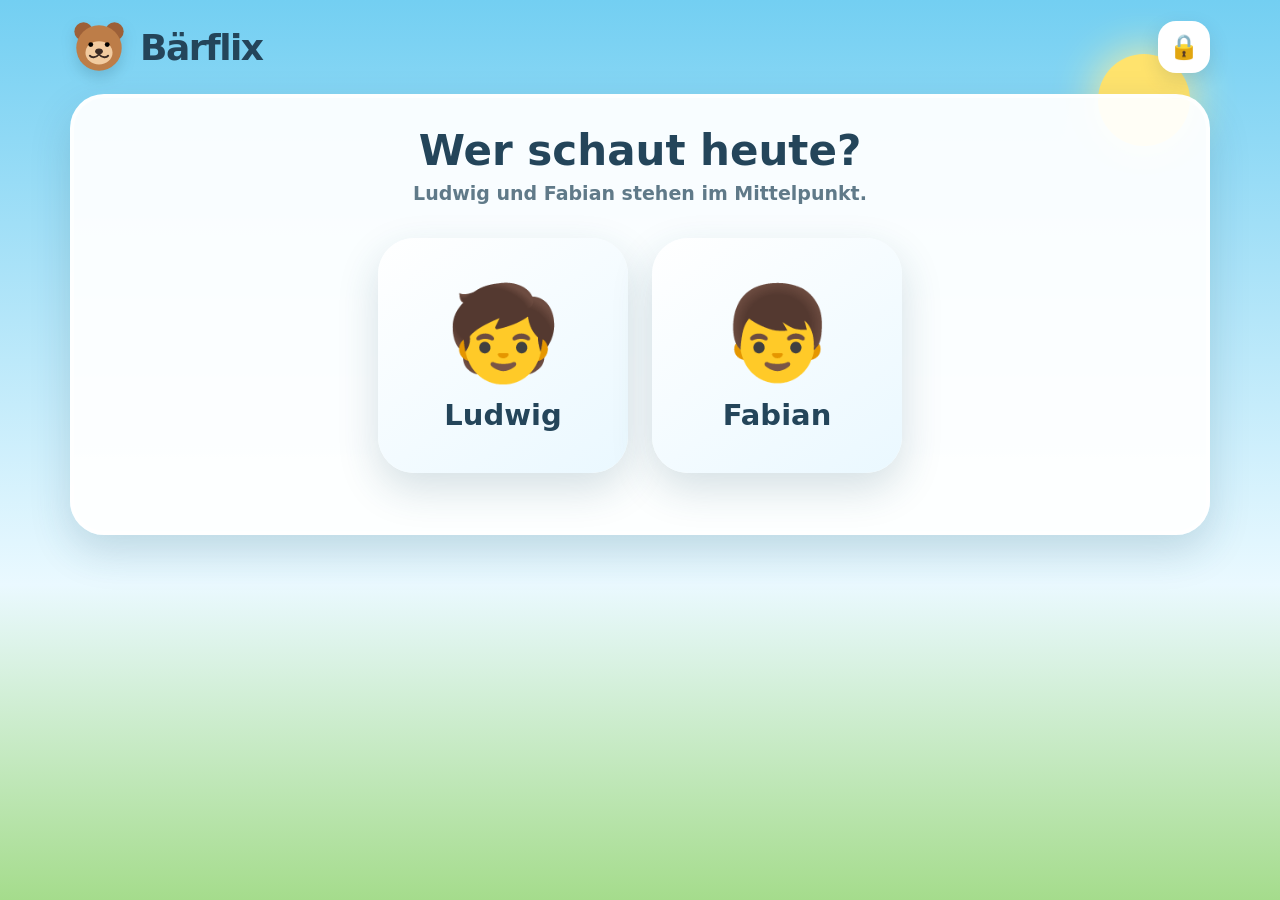
==== commit 61b5b4f5: "Add files via upload" ====
--- a/index.html
+++ b/index.html
@@ -2,428 +2,103 @@
 <html lang="de">
 <head>
 <meta charset="utf-8">
-<meta name="viewport" content="width=device-width,initial-scale=1,viewport-fit=cover">
-<meta name="theme-color" content="#bfe9ff">
-<meta name="apple-mobile-web-app-capable" content="yes">
-<meta name="apple-mobile-web-app-status-bar-style" content="default">
-<meta name="apple-mobile-web-app-title" content="Bärflix">
-<title>Bärflix</title>
+<meta name="viewport" content="width=device-width,initial-scale=1,viewport-fit=cover,user-scalable=no">
+<meta name="theme-color" content="#62c4ed">
 <link rel="manifest" href="./manifest.webmanifest">
-<link rel="apple-touch-icon" href="./icons/icon.svg">
-<link rel="icon" href="./icons/icon.svg">
+<link rel="icon" href="./icons/icon.svg" type="image/svg+xml">
+<title>Bärflix 9.0</title>
 <style>
-:root{
-  --bg:#1c1512;--panel:#2a201b;--panel2:#382a23;--panel3:#47362d;
-  --text:#fff8ee;--muted:#cbbcaf;--gold:#f3c85b;--mint:#8fc39a;
-  --coral:#df836d;--blue:#7eb8c6;--danger:#d95c5c;--line:rgba(255,255,255,.12);
-  --shadow:0 22px 70px rgba(0,0,0,.34);--r:24px;
-}
-*{box-sizing:border-box}
-html,body{margin:0;min-height:100%;background:radial-gradient(circle at 85% 0,#3d2c23 0,#1c1512 44%);color:var(--text);font-family:Inter,ui-rounded,system-ui,-apple-system,BlinkMacSystemFont,"Segoe UI",sans-serif}
-body{min-height:100vh}
-button,input,select,textarea{font:inherit}
-button{cursor:pointer}
-button:disabled{opacity:.38;cursor:not-allowed}
-img{max-width:100%}
-.app{min-height:100vh;padding:calc(14px + env(safe-area-inset-top)) 16px calc(26px + env(safe-area-inset-bottom))}
-.wrap{max-width:1450px;margin:auto}
-.topbar{display:flex;align-items:center;justify-content:space-between;gap:14px;margin-bottom:18px}
-.brand{display:flex;align-items:center;gap:12px}.logo{font-size:44px;filter:drop-shadow(0 10px 20px rgba(0,0,0,.28))}
-.brand h1{margin:0;font-size:34px;line-height:1}.brand small{color:var(--muted)}
-.btn{border:0;border-radius:15px;padding:11px 15px;background:var(--panel3);color:var(--text);font-weight:850}
-.btn.primary{background:var(--gold);color:#291f19}.btn.mint{background:var(--mint);color:#152117}.btn.coral{background:var(--coral);color:#2a1712}
-.btn.danger{background:var(--danger);color:#fff}.btn.ghost{background:transparent;border:1px solid var(--line)}.btn.icon{width:42px;height:42px;padding:0;display:grid;place-items:center;border-radius:50%}
-.hero{position:relative;overflow:hidden;border-radius:30px;padding:30px;background:linear-gradient(135deg,#463229,#291f1a 65%);box-shadow:var(--shadow);display:flex;align-items:center;justify-content:space-between;gap:24px}
-.hero:after{content:"";position:absolute;width:280px;height:280px;border-radius:50%;background:rgba(243,200,91,.09);right:-75px;top:-100px}
-.hero h2{margin:0 0 10px;font-size:clamp(30px,5vw,48px)}.hero p{margin:0;color:var(--muted);max-width:720px;font-size:17px}.heroEmoji{font-size:86px;z-index:1}
-.sectionHead{display:flex;align-items:end;justify-content:space-between;gap:15px;margin:28px 0 14px}.sectionHead h2{margin:0;font-size:28px}.sectionHead p{margin:5px 0 0;color:var(--muted)}
-.profileGrid{display:grid;grid-template-columns:repeat(auto-fit,minmax(190px,1fr));gap:17px}
-.profileCard{border:2px solid transparent;background:var(--panel);color:var(--text);border-radius:24px;padding:24px;text-align:center;box-shadow:var(--shadow);transition:.18s}
-.profileCard:hover{transform:translateY(-3px);border-color:rgba(243,200,91,.65)}.avatar{width:98px;height:98px;border-radius:50%;margin:0 auto 14px;display:grid;place-items:center;font-size:52px;background:var(--panel3)}
-.profileCard h3{font-size:24px;margin:0}.muted{color:var(--muted)}
-.chipGrid{display:grid;grid-template-columns:repeat(auto-fit,minmax(185px,1fr));gap:16px}
-.chip{min-height:150px;border:0;border-radius:24px;padding:21px;text-align:left;color:#251b15;box-shadow:var(--shadow);position:relative;overflow:hidden}
-.chip:after{content:"";position:absolute;width:110px;height:110px;border-radius:50%;background:rgba(255,255,255,.17);right:-35px;bottom:-45px}
-.chip.one{background:var(--gold)}.chip.two{background:var(--mint)}.chip.bonus{background:var(--blue)}.chip b{font-size:24px;display:block}.chip span{display:block;margin-top:8px;font-weight:800}
-.categoryRow{display:flex;gap:10px;overflow:auto;padding:2px 0 9px;scrollbar-width:none}.categoryRow::-webkit-scrollbar{display:none}.pill{border:0;border-radius:999px;padding:10px 16px;background:var(--panel3);color:var(--text);white-space:nowrap}.pill.active{background:var(--gold);color:#2a211a;font-weight:900}
-.searchbar{display:flex;gap:10px;flex-wrap:wrap;margin:16px 0}.searchbar input{flex:1;min-width:220px}
-.shelf{margin-top:24px}.shelfTitle{display:flex;justify-content:space-between;align-items:center;gap:12px;margin-bottom:12px}.shelfTitle h3{margin:0;font-size:23px}
-.carousel{display:grid;grid-template-columns:repeat(auto-fill,minmax(230px,1fr));gap:18px;padding:2px 3px 15px}.carousel::-webkit-scrollbar{display:none}
-.kidNav{display:grid;grid-template-columns:repeat(3,minmax(0,1fr));gap:12px;margin:18px 0}.kidNav button{min-height:92px;border:0;border-radius:22px;background:var(--panel2);color:var(--text);font-weight:950;font-size:20px;display:grid;place-items:center;gap:4px}.kidNav button.active{background:var(--gold);color:#291f19}.kidNav span{font-size:34px;display:block}.adminLayout{display:grid;grid-template-columns:245px minmax(0,1fr);gap:18px;align-items:start}.adminSide{display:grid;gap:8px;position:sticky;top:0}.adminSide button{text-align:left;padding:14px 15px;font-size:16px}.adminContent{min-width:0}.bigBack{min-height:58px;font-size:18px}.movieEmpty{border:2px dashed var(--line);padding:34px;border-radius:24px;text-align:center;color:var(--muted)}
-.collectionCard,.episodeCard{position:relative;background:var(--panel);border-radius:20px;overflow:hidden;box-shadow:var(--shadow);scroll-snap-align:start;transition:.18s}.collectionCard:hover,.episodeCard:hover{transform:translateY(-3px)}
-.cover{width:100%;aspect-ratio:16/9;object-fit:cover;display:block;background:#0a0a0a}.cardBody{padding:14px}.cardBody h3,.cardBody h4{margin:0}.cardBody p{margin:6px 0 0;color:var(--muted);font-size:13px}.overlayBtn{position:absolute;inset:0;border:0;background:transparent}
-.badge{position:absolute;left:12px;top:12px;padding:7px 10px;border-radius:999px;background:rgba(28,21,18,.88);font-weight:900;font-size:12px}.favoriteBtn{position:absolute;right:12px;top:12px;z-index:3}.favoriteBtn.active{background:var(--gold);color:#2b211a}
-.episodeGrid{display:grid;grid-template-columns:repeat(auto-fill,minmax(235px,1fr));gap:17px}.empty{padding:30px;border-radius:22px;background:var(--panel);color:var(--muted);text-align:center}
-.breadcrumb{display:flex;align-items:center;gap:10px;flex-wrap:wrap;margin-bottom:15px}
-.modalBack{position:fixed;inset:0;background:rgba(0,0,0,.75);display:grid;place-items:center;padding:18px;z-index:100}
-.modal{width:min(1120px,100%);max-height:92vh;overflow:auto;border-radius:27px;background:var(--panel);box-shadow:var(--shadow);padding:22px}.modalHead{display:flex;justify-content:space-between;align-items:center;gap:14px}.modal h2{margin:0}
-.adminTabs{display:flex;gap:9px;overflow:auto;margin:18px 0 14px}.adminTabs button{white-space:nowrap}
-.form{display:grid;gap:14px}.formGrid{display:grid;grid-template-columns:1fr 1fr;gap:14px}label{display:grid;gap:7px;color:var(--muted);font-size:14px}
-input,select,textarea{width:100%;border:1px solid var(--line);border-radius:13px;background:#201713;color:var(--text);padding:12px}textarea{min-height:90px;resize:vertical}.actions{display:flex;gap:10px;flex-wrap:wrap;margin-top:15px}
-.adminGrid{display:grid;grid-template-columns:repeat(auto-fit,minmax(285px,1fr));gap:15px}.panel{background:var(--panel2);border-radius:20px;padding:17px}.panel h3{margin:0 0 12px}
-.list{display:grid;gap:9px}.listItem{display:flex;align-items:center;justify-content:space-between;gap:12px;background:#211814;border-radius:14px;padding:12px}.listItem small{color:var(--muted)}
-.statsGrid{display:grid;grid-template-columns:repeat(auto-fit,minmax(170px,1fr));gap:12px}.stat{background:#211814;border-radius:16px;padding:18px}.stat b{font-size:28px;display:block}
-.playerScreen{position:fixed;inset:0;background:#000;z-index:150;display:flex;flex-direction:column;padding:calc(10px + env(safe-area-inset-top)) 12px calc(10px + env(safe-area-inset-bottom));gap:10px}
-.playerTop{display:flex;align-items:center;justify-content:space-between;gap:10px;flex-wrap:wrap}.timer{border-radius:999px;background:var(--gold);color:#261d18;padding:9px 14px;font-weight:950}.playerWrap{flex:1;min-height:0}.playerWrap iframe{width:100%;height:100%;border:0}
-.toast{position:fixed;left:50%;bottom:calc(22px + env(safe-area-inset-bottom));transform:translateX(-50%);z-index:200;background:#fff;color:#251b16;padding:12px 16px;border-radius:14px;box-shadow:var(--shadow)}
-.setup{max-width:760px;margin:8vh auto 0}.dots{display:flex;gap:8px;margin-bottom:18px}.dot{height:7px;flex:1;border-radius:999px;background:var(--panel3)}.dot.active{background:var(--gold)}
-.updateBanner{margin-bottom:14px;padding:13px 15px;border-radius:16px;background:var(--blue);color:#122126;font-weight:850;display:flex;justify-content:space-between;align-items:center;gap:12px}
-@media(max-width:900px){.adminLayout{grid-template-columns:1fr}.adminSide{position:static;grid-template-columns:repeat(2,minmax(0,1fr))}.adminSide button{text-align:center}.kidNav{grid-template-columns:repeat(3,minmax(0,1fr))}}
-
-.introScreen{position:fixed;inset:0;z-index:500;background:radial-gradient(circle at 50% 42%,#5a4032 0,#211713 58%,#110c0a 100%);display:grid;place-items:center;overflow:hidden}
-.introInner{text-align:center;animation:introPop 1.45s cubic-bezier(.2,.9,.2,1) both}
-.introBear{font-size:clamp(100px,24vw,190px);filter:drop-shadow(0 24px 35px rgba(0,0,0,.45));animation:introBounce 1.25s ease-in-out both}
-.introTitle{font-size:clamp(44px,11vw,92px);font-weight:1000;letter-spacing:-3px;color:var(--gold);text-shadow:0 10px 30px rgba(0,0,0,.45)}
-.introSub{font-size:clamp(18px,4vw,28px);font-weight:900;margin-top:4px}
-.spark{position:absolute;font-size:32px;animation:sparkle 1.4s ease-in-out infinite alternate}
-.spark.s1{left:14%;top:20%}.spark.s2{right:15%;top:25%;animation-delay:.3s}.spark.s3{left:22%;bottom:18%;animation-delay:.6s}.spark.s4{right:20%;bottom:16%;animation-delay:.15s}
-@keyframes introPop{0%{opacity:0;transform:scale(.72)}45%{opacity:1;transform:scale(1.05)}100%{opacity:1;transform:scale(1)}}
-@keyframes introBounce{0%{transform:translateY(50px) rotate(-8deg)}55%{transform:translateY(-8px) rotate(4deg)}100%{transform:none}}
-@keyframes sparkle{from{transform:scale(.7) rotate(-15deg);opacity:.45}to{transform:scale(1.35) rotate(15deg);opacity:1}}
-.ticketGrid{display:grid;grid-template-columns:repeat(auto-fit,minmax(230px,1fr));gap:20px}
-.ticketChoice{position:relative;min-height:190px;border:0;border-radius:28px;padding:22px;color:#271d17;box-shadow:var(--shadow);overflow:hidden;text-align:center;display:grid;place-items:center}
-.ticketChoice:before,.ticketChoice:after{content:"";position:absolute;top:50%;width:30px;height:30px;border-radius:50%;background:var(--bg);transform:translateY(-50%)}
-.ticketChoice:before{left:-15px}.ticketChoice:after{right:-15px}
-.ticketChoice.one{background:linear-gradient(145deg,#ffd86b,#f3b83f)}.ticketChoice.two{background:linear-gradient(145deg,#a9dbb3,#72b886)}.ticketChoice.bonus{background:linear-gradient(145deg,#a9ddea,#6caec0)}
-.ticketVisual{font-size:70px;line-height:1;letter-spacing:-10px;filter:drop-shadow(0 8px 12px rgba(0,0,0,.18))}
-.ticketChoice strong{display:block;font-size:29px;margin-top:8px}.ticketChoice small{display:block;font-size:17px;font-weight:900;margin-top:5px}
-.ticketChoice.used{filter:grayscale(1);opacity:.35}
-.kidHint{font-size:21px;font-weight:900;text-align:center;margin:18px 0 6px}
-.allowanceBadge{display:flex;align-items:center;gap:9px;border-radius:999px;background:var(--gold);color:#261d18;padding:10px 16px;font-size:21px;font-weight:1000}
-.playerProgress{height:13px;width:min(330px,48vw);background:rgba(255,255,255,.23);border-radius:999px;overflow:hidden}
-.playerProgressFill{height:100%;width:100%;background:var(--gold);transition:width 1s linear}
-
-@media(max-width:760px){
-  .app{padding-left:12px;padding-right:12px}.brand h1{font-size:29px}.logo{font-size:39px}.hero{padding:22px}.heroEmoji{font-size:62px}
-  .formGrid{grid-template-columns:1fr}.carousel{grid-template-columns:repeat(2,minmax(0,1fr));gap:11px}.episodeGrid{grid-template-columns:repeat(2,minmax(0,1fr));gap:11px}.cardBody{padding:11px}.cardBody h3,.cardBody h4{font-size:15px}
-}
-@media(max-width:470px){.carousel,.episodeGrid{grid-template-columns:1fr 1fr}.kidNav button{font-size:15px;min-height:82px}.kidNav span{font-size:29px}.adminSide{grid-template-columns:1fr 1fr}}
-
-/* BÄRFLIX 6.0 – freundliche Baumhauswelt */
-:root{
-  --bg:#c9efff;--panel:#ffffff;--panel2:#f7fcff;--panel3:#e8f7ff;
-  --text:#263746;--muted:#688092;--gold:#ffd65c;--mint:#9be0b5;
-  --coral:#ff9f91;--blue:#89d2f1;--danger:#e96f78;--line:rgba(47,95,122,.14);
-  --shadow:0 14px 35px rgba(57,118,148,.16);--r:28px;
-}
-html,body{
-  background:
-    radial-gradient(circle at 12% 12%,rgba(255,255,255,.95) 0 50px,transparent 52px),
-    radial-gradient(circle at 19% 14%,rgba(255,255,255,.9) 0 70px,transparent 72px),
-    radial-gradient(circle at 88% 18%,rgba(255,255,255,.9) 0 58px,transparent 60px),
-    linear-gradient(180deg,#aee4fb 0%,#dff7ff 62%,#d8f2c9 63%,#a8d99a 100%);
-  background-attachment:fixed;color:var(--text)
-}
-.app:before,.app:after{content:"";position:fixed;z-index:-1;border-radius:50%;pointer-events:none}
-.app:before{width:150px;height:150px;right:5vw;top:8vh;background:#ffe680;box-shadow:0 0 50px rgba(255,224,105,.55)}
-.app:after{width:440px;height:180px;left:-90px;bottom:-95px;background:#75bd72;box-shadow:420px 28px 0 #8ccd84,840px -8px 0 #71ba70}
-.topbar{background:rgba(255,255,255,.72);backdrop-filter:blur(12px);border:1px solid rgba(255,255,255,.7);padding:10px 14px;border-radius:24px;box-shadow:var(--shadow)}
-.brand small{display:none}.brand h1{font-size:31px;color:#315b70}.logo{filter:none}
-.btn{background:#fff;color:var(--text);box-shadow:0 7px 18px rgba(64,118,143,.12)}
-.btn.ghost{background:rgba(255,255,255,.78);border:1px solid rgba(255,255,255,.85)}
-.hero{background:rgba(255,255,255,.83);color:var(--text);border:2px solid rgba(255,255,255,.8)}
-.hero p{color:var(--muted)}
-.profileGrid{max-width:760px;margin:34px auto}
-.profileCard{background:rgba(255,255,255,.9);border:4px solid rgba(255,255,255,.9);min-height:260px;display:grid;place-items:center}
-.profileCard:hover{border-color:var(--gold)}
-.avatar{width:140px;height:140px;font-size:76px;background:#eefaff}
-.profileCard h3{font-size:31px}
-.profileCard .muted{display:none}
-.ticketGrid{max-width:920px;margin:30px auto;grid-template-columns:repeat(2,minmax(230px,1fr))}
-.ticketChoice{min-height:240px;border:6px solid rgba(255,255,255,.72)}
-.ticketChoice strong{font-size:54px}.ticketChoice small{display:none}.ticketVisual{font-size:90px}
-.kidHint{display:none}
-.collectionCard,.episodeCard{background:#fff;border:4px solid rgba(255,255,255,.8);border-radius:30px}
-.collectionCard:hover,.episodeCard:hover{transform:scale(1.025)}
-.cover{border-radius:25px 25px 0 0}
-.cardBody{text-align:center;padding:16px}.cardBody h3{font-size:24px}.cardBody p{display:none}
-.badge{display:none}
-.favoriteBtn{background:#fff;color:#e6aa18}
-.kidNav{max-width:780px;margin:20px auto}
-.kidNav button{background:#fff;color:var(--text);box-shadow:var(--shadow);min-height:108px}
-.kidNav button.active{background:var(--gold)}
-.searchbar,.categoryRow{display:none}
-.sectionHead{justify-content:center;text-align:center}.sectionHead p{font-size:22px}
-.shelfTitle{justify-content:center}.shelfTitle h3{font-size:28px}
-.carousel,.episodeGrid{grid-template-columns:repeat(auto-fill,minmax(250px,1fr))}
-.breadcrumb .muted{display:none}
-.empty,.movieEmpty{background:rgba(255,255,255,.82)}
-.introScreen{background:linear-gradient(180deg,#9edffc 0%,#e5f8ff 68%,#a8da96 69%,#78bd72 100%)}
-.introTitle{color:#315b70;text-shadow:0 7px 0 rgba(255,255,255,.8)}
-.introSub{display:none}.introBear{filter:drop-shadow(0 18px 18px rgba(42,98,122,.2))}
-.spark{font-size:42px}
-.allowanceBadge{background:#fff;color:#315b70}.playerProgress{background:#dceef6}.playerProgressFill{background:var(--gold)}
-/* Elternbereich bewusst ruhig und sachlich */
-.modalBack{background:rgba(37,63,77,.68)}
-.modal{background:#f7fbfd;color:#263746}
-.modal input,.modal select,.modal textarea{background:#fff;color:#263746}
-.modal .panel,.modal .listItem,.modal .stat{background:#eaf5fa}
-.adminSide .btn{box-shadow:none}
-@media(max-width:650px){
-  .ticketGrid{grid-template-columns:1fr 1fr;gap:12px}
-  .ticketChoice{min-height:180px;padding:10px}.ticketVisual{font-size:62px}.ticketChoice strong{font-size:42px}
-  .profileGrid{grid-template-columns:1fr 1fr}.profileCard{min-height:210px;padding:14px}.avatar{width:110px;height:110px;font-size:62px}
-  .carousel,.episodeGrid{grid-template-columns:repeat(2,minmax(0,1fr));gap:12px}
-  .cardBody h3,.cardBody h4{font-size:17px}
-}
-
+:root{--sky:#75d2f3;--ink:#24455a;--soft:#607a89;--card:rgba(255,255,255,.94);--yellow:#ffd85c;--pink:#ff9eb6;--green:#91d78a;--purple:#aa9cf0;--shadow:0 16px 40px rgba(32,83,107,.18);font-family:ui-rounded,"SF Pro Rounded",system-ui,-apple-system,sans-serif}
+*{box-sizing:border-box}html,body{margin:0;min-height:100%;background:linear-gradient(#73cff2,#eaf9ff 65%,#a5dc8c);color:var(--ink)}body{min-height:100vh;overflow-x:hidden}button,input,select,textarea{font:inherit}.hidden{display:none!important}
+.world{position:fixed;inset:0;pointer-events:none;overflow:hidden}.sun{position:absolute;right:7%;top:6%;width:92px;height:92px;border-radius:50%;background:#ffe36d;box-shadow:0 0 45px #fff19a}.cloud{position:absolute;width:130px;height:44px;border-radius:999px;background:#fff;opacity:.88;animation:drift 24s linear infinite}.cloud:before,.cloud:after{content:"";position:absolute;background:#fff;border-radius:50%}.cloud:before{width:58px;height:58px;left:20px;top:-26px}.cloud:after{width:75px;height:75px;right:12px;top:-40px}.c1{top:13%;left:-160px}.c2{top:28%;left:-230px;animation-delay:-11s;transform:scale(.7)}@keyframes drift{to{transform:translateX(calc(100vw + 360px))}}
+.app{position:relative;z-index:1;max-width:1180px;margin:auto;min-height:100vh;padding:env(safe-area-inset-top) 20px env(safe-area-inset-bottom)}.topbar{display:flex;align-items:center;justify-content:space-between;padding:18px 0}.brand{display:flex;align-items:center;gap:12px}.brand svg{width:58px;height:58px;filter:drop-shadow(0 7px 7px rgba(31,79,98,.2))}.brand h1{margin:0;font-size:36px;letter-spacing:-1.5px}.btn{border:0;border-radius:18px;padding:12px 16px;background:white;color:var(--ink);font-weight:900;box-shadow:0 8px 20px rgba(36,69,90,.15)}.btn:active,.tile:active,.profile:active,.series:active{transform:scale(.96)}.btn.primary{background:var(--yellow)}.btn.danger{background:#ffd8df}.btn.full{width:100%}.iconBtn{width:52px;height:52px;padding:0;font-size:24px}
+.panel{background:var(--card);border:4px solid rgba(255,255,255,.7);border-radius:34px;box-shadow:var(--shadow);padding:24px}.center{text-align:center}.hero h2{font-size:42px;margin:4px 0 7px}.hero p{font-size:19px;color:var(--soft);font-weight:750;margin:0}.profiles{display:grid;grid-template-columns:repeat(2,minmax(0,250px));gap:24px;justify-content:center;margin:34px 0}.profile{border:0;border-radius:36px;min-height:235px;padding:23px;background:linear-gradient(145deg,#fff,#eaf8ff);box-shadow:var(--shadow);color:var(--ink)}.avatar{font-size:92px}.profile h3{font-size:29px;margin:10px 0 0}.small{font-size:13px;color:var(--soft)}
+.tickets{display:grid;grid-template-columns:repeat(3,1fr);gap:18px;margin-top:25px}.ticket{border:0;min-height:190px;border-radius:30px;padding:20px;color:var(--ink);font-weight:950;box-shadow:var(--shadow);position:relative;overflow:hidden}.ticket:after{content:"";position:absolute;inset:auto -15% -55% -15%;height:75%;border-radius:50%;background:rgba(255,255,255,.4)}.ticket .emoji{font-size:64px;display:block}.ticket h3{font-size:25px;margin:12px 0 4px}.ticket.yellow{background:linear-gradient(145deg,#ffe886,#ffc65d)}.ticket.pink{background:linear-gradient(145deg,#ffc1d2,#ff8eaa)}.ticket.blue{background:linear-gradient(145deg,#b8ecff,#6fc7ec)}
+.welcome{display:grid;grid-template-columns:1fr auto;align-items:center;gap:15px}.welcome h2{font-size:38px;margin:0 0 6px}.mascot{font-size:86px;animation:bob 3s ease-in-out infinite}@keyframes bob{50%{transform:translateY(-8px) rotate(3deg)}}.status{display:flex;gap:9px;flex-wrap:wrap;margin-top:13px}.pill{background:white;border-radius:999px;padding:9px 13px;font-weight:900;box-shadow:0 6px 16px rgba(36,69,90,.12)}
+.map{display:grid;grid-template-columns:repeat(5,1fr);gap:14px;margin:20px 0}.tile{border:4px solid rgba(255,255,255,.8);border-radius:30px;min-height:132px;padding:14px;background:white;color:var(--ink);box-shadow:var(--shadow);font-weight:950}.tile span{font-size:50px;display:block}.tile.garage{background:linear-gradient(145deg,#ffd577,#ff9d7b)}.tile.tree{background:linear-gradient(145deg,#b8eba0,#6fc484)}.tile.stage{background:linear-gradient(145deg,#ffc6dc,#b8a7ff)}.tile.bed{background:linear-gradient(145deg,#bdd4ff,#9699df)}.tile.cinema{background:linear-gradient(145deg,#c5efff,#70c4e6)}.tile.active{outline:6px solid rgba(255,216,92,.7)}
+.sectionTitle{font-size:27px;margin:24px 0 12px}.seriesGrid{display:grid;grid-template-columns:repeat(4,1fr);gap:16px}.series{position:relative;border:0;border-radius:26px;overflow:hidden;background:white;box-shadow:var(--shadow);padding:0;color:var(--ink);text-align:left}.series img{width:100%;aspect-ratio:16/10;object-fit:cover;background:#dfeef4}.series .meta{padding:14px}.series h3{font-size:21px;margin:0}.badge{position:absolute;left:9px;top:9px;background:#ffeb75;border:3px solid white;border-radius:999px;padding:5px 8px;font-size:11px;font-weight:1000}.empty{padding:40px;text-align:center;font-size:62px}.episodeGrid{display:grid;grid-template-columns:repeat(3,1fr);gap:16px}.episode{background:white;border-radius:24px;overflow:hidden;box-shadow:var(--shadow)}.episode img{width:100%;aspect-ratio:16/9;object-fit:cover}.episode .meta{padding:13px}.episode h4{font-size:18px;margin:0 0 10px}.row{display:flex;gap:9px;align-items:center;flex-wrap:wrap}.spacer{flex:1}
+.overlay{position:fixed;inset:0;z-index:100;background:rgba(15,40,54,.56);backdrop-filter:blur(8px);display:grid;place-items:center;padding:20px}.modal{width:min(760px,100%);max-height:90vh;overflow:auto;background:#fff;border-radius:30px;padding:24px;box-shadow:0 30px 80px rgba(0,0,0,.28)}.modalHead{display:flex;align-items:center;gap:12px}.modal h2{margin:0;font-size:30px}.form{display:grid;gap:13px;margin-top:18px}.field{display:grid;gap:6px}.field label{font-weight:900}.field input,.field select,.field textarea{width:100%;border:2px solid #dbe7ed;border-radius:15px;padding:12px;background:#fbfdfe}.tabs{display:flex;gap:8px;overflow:auto;margin:16px 0}.tab{white-space:nowrap}.tab.active{background:var(--yellow)}.adminList{display:grid;gap:10px}.adminItem{display:flex;gap:10px;align-items:center;padding:12px;background:#f3f8fa;border-radius:17px}.adminItem b{display:block}.switch{display:flex;justify-content:space-between;gap:10px;align-items:center;padding:12px;background:#f3f8fa;border-radius:16px}.toast{position:fixed;left:50%;bottom:30px;transform:translate(-50%,20px);background:#24455a;color:white;padding:12px 17px;border-radius:999px;font-weight:900;opacity:0;pointer-events:none;transition:.2s;z-index:300}.toast.show{opacity:1;transform:translate(-50%,0)}
+.player{position:fixed;inset:0;background:#10232e;z-index:200;display:grid;grid-template-rows:auto 1fr}.playerTop{display:flex;align-items:center;gap:10px;padding:12px;color:white}.player iframe{width:100%;height:100%;border:0}.stickerGrid{display:grid;grid-template-columns:repeat(6,1fr);gap:13px;margin-top:18px}.sticker{aspect-ratio:1;border-radius:22px;background:#eef4f7;border:3px dashed #bed0d9;display:grid;place-items:center;font-size:43px}.sticker.on{background:linear-gradient(145deg,#fff2a4,#ffd1dc);border-style:solid;border-color:white}
+.errorBox{background:#fff0f2;border:2px solid #ffc2cc;border-radius:18px;padding:14px;color:#7f2c3a;margin:12px 0}
+@media(max-width:850px){.seriesGrid{grid-template-columns:repeat(3,1fr)}.map{grid-template-columns:repeat(3,1fr)}.episodeGrid{grid-template-columns:repeat(2,1fr)}}
+@media(max-width:600px){.app{padding-left:12px;padding-right:12px}.brand h1{font-size:29px}.brand svg{width:48px;height:48px}.profiles{grid-template-columns:1fr 1fr;gap:12px}.profile{min-height:190px;padding:15px}.avatar{font-size:70px}.tickets{grid-template-columns:1fr}.map{grid-template-columns:1fr 1fr}.tile{min-height:108px}.tile span{font-size:42px}.seriesGrid,.episodeGrid{grid-template-columns:1fr 1fr}.welcome h2{font-size:29px}.mascot{font-size:60px}.panel{padding:17px;border-radius:27px}.stickerGrid{grid-template-columns:repeat(3,1fr)}}
 </style>
 </head>
 <body>
-<noscript><div style="padding:30px;color:white;background:#211914;font-family:system-ui">Bärflix benötigt JavaScript.</div></noscript>
-<div id="app"></div>
+<div class="world"><div class="sun"></div><div class="cloud c1"></div><div class="cloud c2"></div></div>
+<div id="root"></div><div id="toast" class="toast"></div>
 <script>
-(()=>{"use strict";
-const APP_VERSION="6.0.0";
-const KEY="baerflix.complete.v6";
-const $=(s,r=document)=>r.querySelector(s);
-const esc=s=>String(s??"").replace(/[&<>"']/g,m=>({"&":"&amp;","<":"&lt;",">":"&gt;","\"":"&quot;","'":"&#39;"}[m]));
-const uid=()=>crypto.randomUUID?crypto.randomUUID():Date.now()+"-"+Math.random();
-const today=()=>new Date().toISOString().slice(0,10);
-const isWeekend=()=>[0,6].includes(new Date().getDay());
-const fmt=s=>`${String(Math.floor(Math.max(0,s)/60)).padStart(2,"0")}:${String(Math.floor(Math.max(0,s)%60)).padStart(2,"0")}`;
-const defaults={
-  version:APP_VERSION,
-  settings:{pinHash:"",pinSalt:"",categories:["Für Ludwig","Serien","Fahrzeuge","Wissen & Technik","Tiere","Musik","Gute Nacht"],updateVersion:APP_VERSION},
-  kids:[],collections:[{"id":"col-blaze","title":"Blaze und die Monster-Maschinen","category":"Fahrzeuge","coverId":"97AiQrxpca4","audience":["ludwig"],"episodes":[{"id":"blaze-1","youtubeId":"uPjeikJPATo","title":"Blaze stellt die Naschzeug-Diebin","order":0},{"id":"blaze-2","youtubeId":"ePqD4j_3nj4","title":"Die Recycling-Kraft","order":1},{"id":"blaze-3","youtubeId":"uJZvFsPkcOI","title":"Die Power-Reifen","order":2},{"id":"blaze-4","youtubeId":"t3Ma4ucdK7s","title":"Ninja Blaze","order":3},{"id":"blaze-5","youtubeId":"AvbtG7JhFH4","title":"Blazes fantastische Geschichten","order":4},{"id":"blaze-6","youtubeId":"iIAKh5vyyW4","title":"Blazes Weltraumabenteuer","order":5},{"id":"blaze-7","youtubeId":"ilzaZ7znCL8","title":"Das Dschungelhorn","order":6},{"id":"blaze-8","youtubeId":"bh32Yc5xMuI","title":"Die Backkatastrophe","order":7}]},{"id":"col-tautropfen","title":"Die Tautropfentagebücher","category":"Serien","coverId":"3W8JYqi-HgQ","audience":["ludwig"],"episodes":[{"id":"tau-1","youtubeId":"B23wSpAmWHo","title":"Das große Seifenblasenproblem","order":0},{"id":"tau-2","youtubeId":"TRdg_1vcqs4","title":"Briefabenteuer – eine besondere Lieferung","order":1},{"id":"tau-3","youtubeId":"C5zu9tRD7N8","title":"Sparschweinchenprobleme","order":2},{"id":"tau-4","youtubeId":"caVwaWK-xLo","title":"Die Feen bringen einen Hund zum Park","order":3},{"id":"tau-5","youtubeId":"Qme-9f8eXq8","title":"Die Tautropfen retten Harpers Fußballspiel","order":4},{"id":"tau-6","youtubeId":"77xV2Bn_cbU","title":"Ein Handy benutzen, das größer ist als du","order":5},{"id":"tau-7","youtubeId":"Z0pN9zu7qag","title":"Unternehmen Zahnfee","order":6},{"id":"tau-8","youtubeId":"4Saw_KbPcvg","title":"Die Feen entdecken eine neue Art zu fliegen","order":7}]},{"id":"col-fixies","title":"Die Fixies","category":"Wissen & Technik","coverId":"9bjc7fvP_wI","audience":["ludwig"],"episodes":[{"id":"fix-1","youtubeId":"9bjc7fvP_wI","title":"Das Fixiefon","order":0},{"id":"fix-2","youtubeId":"wQu_9ZJ7yVw","title":"Tom Thomas entdeckt die Kraft der Sonne","order":1},{"id":"fix-3","youtubeId":"uV89n_-DtY0","title":"Tom wird in einem Computervirus gefangen","order":2},{"id":"fix-4","youtubeId":"keBiLP_v-WY","title":"Unsichtbare Tinte","order":3},{"id":"fix-5","youtubeId":"U8qKFDUOH3U","title":"Seine Hose ist kaputt","order":4},{"id":"fix-6","youtubeId":"lR_U1KID1K4","title":"Die schwebenden Zauberbücher","order":5},{"id":"fix-7","youtubeId":"0qJ9rHL9aIQ","title":"Staffel 3 – komplette Sammlung","order":6},{"id":"fix-8","youtubeId":"HWJnkFYdi5c","title":"Staffel 2 – komplette Sammlung","order":7}]},{"id":"col-hotwheels","title":"Hot Wheels Let's Race","category":"Fahrzeuge","coverId":"KNYlz2JZgkw","audience":["ludwig"],"episodes":[{"id":"hot-1","youtubeId":"uCsARCroJiI","title":"Außer Kontrolle","order":0},{"id":"hot-2","youtubeId":"3VpwxF2dn9I","title":"Drachen-Showdown: Gemeinsam zum Sieg","order":1},{"id":"hot-3","youtubeId":"wcoJPLIAks0","title":"Ultimative Garagenübernahme","order":2},{"id":"hot-4","youtubeId":"8H3ex9pOlD8","title":"Ballonrettung: Coops große Rettung","order":3},{"id":"hot-5","youtubeId":"KNYlz2JZgkw","title":"Das Rennen um 500 Pizzen","order":4},{"id":"hot-6","youtubeId":"rbzK9OI3oAA","title":"Titelsong zum Mitsingen","order":5}]}],favorites:{},history:[],chips:{},usage:[]
-};
-let state=load(),screen=state.kids.length?"profiles":"setup",showIntro=sessionStorage.getItem("baerflixIntroSeen")!=="1",selectedKid=null,allowance=null,activeCategory="Alle",mediaMode="series",activeCollection=null,searchText="",modal=null,player=null,toastTimer=null;
-window.adminTab="overview";
-
-function migrate(raw){
-  const s=Object.assign(structuredClone(defaults),raw||{});
-  s.settings=Object.assign({},defaults.settings,raw?.settings||{});
-  s.settings.categories=s.settings.categories||raw?.categories||defaults.settings.categories;
-  s.kids=(s.kids||[]).map(k=>Object.assign({weekdayMinutes:12,weekendMinutes:15,color:"#f3c85b",avatar:"🐻"},k));
-  s.collections=(s.collections&&s.collections.length?s.collections:structuredClone(defaults.collections));
-  s.collections=s.collections.map(c=>Object.assign({audience:["all"],type:"series"},c));
-  s.favorites=s.favorites||{};
-  s.history=s.history||[];
-  s.chips=s.chips||{};
-  s.usage=s.usage||[];
-  s.version=APP_VERSION;
-  return s
-}
-
-function enrichStarterContent(s){
- const byId=id=>s.collections.find(c=>c.id===id);
- const add=(cid,items)=>{const c=byId(cid);if(!c)return;const known=new Set(c.episodes.map(e=>e.id));items.forEach(e=>{if(!known.has(e.id))c.episodes.push(e)})};
- add("col-blaze",[
- {id:"blaze-9",youtubeId:"lbSyfB_eyNU",title:"Der Mega-Matsch-Roboter",order:8},{id:"blaze-10",youtubeId:"ttxEpUDI1SU",title:"Das Hundert-Meilen-Rennen",order:9},{id:"blaze-11",youtubeId:"Zolg8p50i18",title:"Superheld Blaze rettet Axle City",order:10},{id:"blaze-12",youtubeId:"37dWI78L4Ew",title:"Blazes Tierverwandlungen",order:11},{id:"blaze-13",youtubeId:"2gEC0OpMdvc",title:"Rennen, Verwandlungen und Rettungen",order:12},{id:"blaze-14",youtubeId:"rdWItZMHJjU",title:"Rennen-und-Rettungen-Marathon",order:13}
- ]);
- add("col-fixies",[
- {id:"fix-9",youtubeId:"uWRDgmMgzvY",title:"Komplette Staffel 3",order:8},{id:"fix-10",youtubeId:"Sup1YZ8m44s",title:"Ganze Folgen nach der Schule",order:9},{id:"fix-11",youtubeId:"wivW3-LH2S8",title:"Neue Fixies-Sammlung",order:10}
- ]);
- add("col-hotwheels",[
- {id:"hot-7",youtubeId:"VCjrhPtMaPY",title:"Die ultimative Hai-Flucht-Challenge",order:6},{id:"hot-8",youtubeId:"0oJriw3EsJ4",title:"Mac und Mega-Wrex arbeiten zusammen",order:7},{id:"hot-9",youtubeId:"fDuKpGTOvlI",title:"Coops ultimativer Rivalen-Showdown",order:8},{id:"hot-10",youtubeId:"4ULnZEmxv6o",title:"Wer überquert zuerst die Ziellinie?",order:9},{id:"hot-11",youtubeId:"N499VQ6WOo0",title:"Abenteuer in Hot Wheels City",order:10},{id:"hot-12",youtubeId:"-Giq5alRDHU",title:"Das goldene Lenkrad",order:11}
- ]);
- if(!byId("col-gabby"))s.collections.push({id:"col-gabby",title:"Gabbys Puppenhaus",category:"Serien",type:"series",coverId:"a0UnOYfcSHQ",audience:["ludwig","fabian"],episodes:[
- {id:"gabby-1",youtubeId:"a0UnOYfcSHQ",title:"Kätzchen-Kita-Ohr – ganze Folge",order:0},{id:"gabby-2",youtubeId:"fVnN402TTYQ",title:"Kätzchen-Bären-Teeparty",order:1},{id:"gabby-3",youtubeId:"tjiMoNeryu4",title:"Gabby-Märchen",order:2},{id:"gabby-4",youtubeId:"4Fr894eTTgs",title:"Rettungsmission im Weltall",order:3},{id:"gabby-5",youtubeId:"sWMnxmD3Hcc",title:"Gabbys beste Abenteuer im Freien",order:4},{id:"gabby-6",youtubeId:"3pOdKJvYoWE",title:"Die besten Meerjungfrauen-Momente",order:5},{id:"gabby-7",youtubeId:"AWr7D9ZfIE0",title:"Wie man einen schlechten Tag rettet",order:6},{id:"gabby-8",youtubeId:"2NG9_TbBsDA",title:"Gute-Nacht-Snacks mit den Gabbykatzen",order:7},{id:"gabby-9",youtubeId:"xCK6PAplh4o",title:"Unterwasser-Versteckspiel",order:8},{id:"gabby-10",youtubeId:"cB4ku3KKDL8",title:"Ratkatz' erster Tag im Schnee",order:9},{id:"gabby-11",youtubeId:"yIfqhF-LDPY",title:"Zeit fürs Bett",order:10},{id:"gabby-12",youtubeId:"Jax5nV0ow70",title:"Schnee im Puppenhaus",order:11}
- ]});
- if(!byId("col-oona"))s.collections.push({id:"col-oona",title:"Oona & Baba",category:"Serien",type:"series",coverId:"Yn7BuYeTfWQ",audience:["ludwig","fabian"],episodes:[],note:"Für Oona & Baba wurden keine verlässlich deutschsprachigen, offiziell einbettbaren Folgen gefunden. Im Elternbereich können später deutsche Links ergänzt werden."});
- if(!byId("col-filme"))s.collections.push({id:"col-filme",title:"Unsere Filme",category:"Filme",type:"movie",coverId:"",audience:["ludwig","fabian"],episodes:[],note:"Hier können Eltern legal verfügbare vollständige Filme oder eigene freigegebene Links hinterlegen."});
- return s;
-}
-function load(){try{return enrichStarterContent(migrate(JSON.parse(localStorage.getItem(KEY)||"{}")))}catch{return enrichStarterContent(structuredClone(defaults))}}
-function save(){localStorage.setItem(KEY,JSON.stringify(state))}
-function mutate(fn){fn(state);save();render()}
-function categories(){return state.settings.categories}
-function minutesFor(kid){return isWeekend()?(kid.weekendMinutes||15):(kid.weekdayMinutes||12)}
-function chipState(kidId){
-  let c=state.chips[kidId];
-  if(!c||c.date!==today()){c={date:today(),used:{one1:false,one2:false,two:false},bonus:c?.bonus||0};state.chips[kidId]=c;save()}
-  return c
-}
-function getVideoId(url=""){const m=String(url).match(/(?:youtu\.be\/|youtube\.com\/(?:watch\?v=|embed\/|shorts\/))([A-Za-z0-9_-]{6,})/);return m?.[1]||String(url).trim()}
-const thumb=id=>`https://i.ytimg.com/vi/${id}/hqdefault.jpg`;
-async function hashPin(pin,saltB64){
-  const enc=new TextEncoder();
-  const salt=saltB64?Uint8Array.from(atob(saltB64),c=>c.charCodeAt(0)):crypto.getRandomValues(new Uint8Array(16));
-  const key=await crypto.subtle.importKey("raw",enc.encode(pin),"PBKDF2",false,["deriveBits"]);
-  const bits=await crypto.subtle.deriveBits({name:"PBKDF2",salt,iterations:150000,hash:"SHA-256"},key,256);
-  return{hash:btoa(String.fromCharCode(...new Uint8Array(bits))),salt:btoa(String.fromCharCode(...salt))}
-}
-function showToast(t){clearTimeout(toastTimer);let el=$("#toast");if(!el){el=document.createElement("div");el.id="toast";el.className="toast";document.body.appendChild(el)}el.textContent=t;toastTimer=setTimeout(()=>el.remove(),2600)}
-function shell(content){
-  const update=state.settings.updateVersion!==APP_VERSION?`<div class="updateBanner"><span>Eine neue Bärflix-Version ist verfügbar.</span><button class="btn" data-act="reload">Neu laden</button></div>`:"";
-  return `<div class="app"><div class="wrap">${update}<header class="topbar"><div class="brand"><div class="logo">🐻</div><div><h1>Bärflix</h1></div></div>${screen!=="setup"?'<button class="btn ghost" data-act="login" aria-label="Elternbereich">🔒</button>':""}</header><main>${content}</main></div></div>`
-}
-function hero(title,text,emoji){return `<section class="hero"><div><h2>${esc(title)}</h2><p>${esc(text)}</p></div><div class="heroEmoji">${emoji}</div></section>`}
-function render(){
-  let content="";
-  if(screen==="setup")content=setupView();
-  if(screen==="profiles")content=profilesView();
-  if(screen==="chips")content=chipsView();
-  if(screen==="library")content=libraryView();
-  if(screen==="collection")content=collectionView();
-  $("#app").innerHTML=shell(content)+(modal?modalView():"")+(player?playerView():"")+(showIntro?introView():"");
-  bind()
-}
-function introView(){return `<div class="introScreen" data-act="skipIntro" aria-label="Bärflix startet">
-  <div class="spark s1">⭐</div><div class="spark s2">✨</div><div class="spark s3">⭐</div><div class="spark s4">✨</div>
-  <div class="introInner"><div class="introBear">🐻</div><div class="introTitle">Bärflix</div></div>
-</div>`}
-function setupView(){
-  return `<div class="setup">${hero("Willkommen bei Bärflix","Lege Eltern-PIN und erstes Kinderprofil an.","🐻🍿")}
-  <div class="panel" style="margin-top:18px"><div class="formGrid">
-  <label>Eltern-PIN<input id="setupPin" type="password" inputmode="numeric" placeholder="mindestens 4 Ziffern"></label>
-  <label>Name des Kindes<input id="setupName" value="Ludwig" placeholder="z. B. Ludwig"></label>
-  <label>Avatar<select id="setupAvatar"><option>🐻</option><option>🦊</option><option>🐼</option><option>🦁</option><option>🐯</option><option>🐨</option><option>🐶</option><option>🦖</option></select></label>
-  <label>Profilfarbe<input id="setupColor" type="color" value="#f3c85b"></label>
-  <label>Minuten werktags<input id="setupWeekday" type="number" min="1" value="12"></label>
-  <label>Minuten am Wochenende<input id="setupWeekend" type="number" min="1" value="15"></label><label style="display:flex;grid-template-columns:auto 1fr;align-items:center;gap:10px"><input id="setupFabian" type="checkbox" checked style="width:auto"> Zusätzlich ein leeres Profil für Fabian anlegen</label></div>
-  <div class="actions"><button class="btn primary" data-act="setupSave">Bärflix starten</button></div></div></div>`
-}
-function profilesView(){
-  return `<div class="sectionHead"><div><h2>👋</h2></div></div>
-  <div class="profileGrid">${state.kids.map(k=>`<button class="profileCard" data-kid="${k.id}" style="border-color:${k.color}88"><div class="avatar" style="background:${k.color}44">${k.avatar}</div><h3>${esc(k.name)}</h3></button>`).join("")}</div>`
-}
-function chipsView(){
-  const c=chipState(selectedKid.id),m=minutesFor(selectedKid);
-  const ticket=(key,count,cls,disabled=false)=>`<button class="ticketChoice ${cls} ${disabled?"used":""}" data-chip="${key}" data-min="${m*count}" ${disabled?"disabled":""} aria-label="${count} Ticket">
-    <div><div class="ticketVisual">${"🎟️".repeat(count)}</div><strong>${count}</strong></div>
-  </button>`;
-  return `<button class="btn ghost bigBack" data-act="profiles" aria-label="Zurück">←</button>
-  <div class="sectionHead"><div><h2>${selectedKid.avatar}</h2></div></div>
-  <div class="ticketGrid">
-    ${ticket("one1",1,"one",c.used.one1)}
-    ${ticket("one2",1,"one",c.used.one2)}
-    ${ticket("two",2,"two",c.used.two)}
-    <button class="ticketChoice bonus ${c.bonus<1?"used":""}" data-chip="bonus" data-min="${m}" ${c.bonus<1?"disabled":""} aria-label="Bonusticket">
-      <div><div class="ticketVisual">🌈🎟️</div><strong>${c.bonus}</strong></div>
-    </button>
-  </div>`
-}
-function visibleCollections(){return state.collections.filter(c=>(!selectedKid||!c.audience||c.audience.includes("all")||c.audience.includes(selectedKid.id))&&(mediaMode==="all"||c.type===mediaMode))}
-function allEpisodes(){return visibleCollections().flatMap(c=>c.episodes.map(e=>Object.assign({collectionId:c.id,collectionTitle:c.title,category:c.category},e)))}
-function filteredEpisodes(){
-  const q=searchText.trim().toLowerCase();
-  return allEpisodes().filter(e=>(activeCategory==="Alle"||e.category===activeCategory)&&(!q||e.title.toLowerCase().includes(q)||e.collectionTitle.toLowerCase().includes(q)))
-}
-function libraryView(){
-  const cols=visibleCollections().filter(c=>!searchText||c.title.toLowerCase().includes(searchText.toLowerCase()));
-  const favIds=state.favorites[selectedKid.id]||[],favEpisodes=allEpisodes().filter(e=>favIds.includes(e.id));
-  return `<button class="btn ghost bigBack" data-act="chips" aria-label="Zurück">←</button>
-  <div class="sectionHead"><div><h2>${selectedKid.avatar} ${allowance.type==="two"?"🎟️🎟️":"🎟️"}</h2></div><button class="btn mint" data-act="random" aria-label="Überraschung">🎲</button></div>
-  <div class="kidNav">
-    <button class="${mediaMode==="series"?"active":""}" data-media="series" aria-label="Serien"><span>📺</span></button>
-    <button class="${mediaMode==="movie"?"active":""}" data-media="movie" aria-label="Filme"><span>🎬</span></button>
-    <button class="${mediaMode==="all"?"active":""}" data-media="all" aria-label="Alles"><span>⭐</span></button>
-  </div>
-  ${favEpisodes.length?shelfEpisodes("⭐",favEpisodes):""}
-  <div class="shelf">${cols.length?`<div class="carousel">${cols.map(collectionCard).join("")}</div>`:'<div class="empty">🐻</div>'}</div>`
-}
-function shortTitle(t){return t.replace("Blaze und die Monster-Maschinen","Blaze").replace("Gabbys Puppenhaus","Gabby").replace("Hot Wheels Let\'s Race","Hot Wheels").replace("Die Tautropfentagebücher","Tautropfen").replace("Unsere Filme","Filme")} function collectionCard(c){const cover=c.coverId||c.episodes[0]?.youtubeId||"";return `<article class="collectionCard"><img class="cover" src="${cover?thumb(cover):""}" alt=""><div class="cardBody"><h3>${esc(shortTitle(c.title))}</h3></div><button class="overlayBtn" data-collection="${c.id}"></button></article>`}
-function shelfEpisodes(title,eps){return `<div class="shelf"><div class="shelfTitle"><h3>${esc(title)}</h3></div><div class="carousel">${eps.map(episodeCard).join("")}</div></div>`}
-function episodeCard(e){const fav=(state.favorites[selectedKid.id]||[]).includes(e.id);return `<article class="episodeCard"><img class="cover" src="${thumb(e.youtubeId)}" alt=""><button class="btn icon favoriteBtn ${fav?"active":""}" data-fav="${e.id}">${fav?"★":"☆"}</button><div class="cardBody"><h4>${esc(e.title)}</h4></div><button class="overlayBtn" data-play="${e.id}"></button></article>`}
-function collectionView(){
-  const c=visibleCollections().find(x=>x.id===activeCollection);if(!c){screen="library";return libraryView()}
-  const eps=c.episodes.map(e=>Object.assign({collectionTitle:c.title},e));
-  return `<div class="breadcrumb"><button class="btn ghost bigBack" data-act="library" aria-label="Zurück">←</button></div>
-  <div class="sectionHead"><div><h2>${esc(shortTitle(c.title))}</h2></div></div>
-  <div class="episodeGrid">${eps.length?eps.map(episodeCard).join(""):'<div class="empty">🐻</div>'}</div>`
-}
-function modalView(){
-  if(modal==="login")return `<div class="modalBack"><div class="modal"><div class="modalHead"><h2>Elternbereich</h2><button class="btn ghost" data-act="closeModal">Schließen</button></div><div class="form" style="margin-top:18px"><label>PIN<input id="loginPin" type="password" inputmode="numeric" autofocus></label></div><div class="actions"><button class="btn primary" data-act="unlock">Öffnen</button></div></div></div>`;
-  if(modal==="admin")return adminView();return ""
-}
-function adminView(){
-  const tab=window.adminTab||"overview",tabs=[["overview","🏠 Übersicht"],["collections","📚 Serien & Filme"],["episodes","▶️ Folgen & Videos"],["kids","Kinder"],["categories","Kategorien"],["settings","Einstellungen"],["stats","Statistik"],["backup","Backup"]];
-  return `<div class="modalBack"><div class="modal"><div class="modalHead"><div><h2>Elternbereich</h2><div class="muted">Alle Daten bleiben auf diesem Gerät.</div></div><button class="btn ghost" data-act="closeModal">Schließen</button></div>
-  <div class="adminLayout"><nav class="adminSide">${tabs.map(t=>`<button class="btn ${tab===t[0]?"primary":""}" data-tab="${t[0]}">${t[1]}</button>`).join("")}</nav><section class="adminContent">${adminTabView(tab)}</section></div></div></div>`
-}
-function adminTabView(tab){
-  if(tab==="overview")return `<div class="adminGrid"><section class="panel"><h3>📺 Inhalte</h3><p class="muted">${state.collections.length} Sammlungen · ${allEpisodes().length} Folgen</p></section><section class="panel"><h3>👧 Profile</h3><p class="muted">${state.kids.length} Kinderprofile</p></section><section class="panel"><h3>⏱️ Nutzung</h3><p class="muted">${Math.round(state.usage.reduce((a,u)=>a+u.seconds,0)/60)} Minuten insgesamt</p></section></div>`;
-  if(tab==="collections")return `<div class="formGrid"><label>Titel<input id="colTitle" placeholder="z. B. Feuerwehr Sam"></label><label>Kategorie<select id="colCat">${categories().map(c=>`<option>${esc(c)}</option>`).join("")}</select></label><label>Optionales Vorschaubild: YouTube-Link<input id="colCover" placeholder="leer = erste Folge"></label><label>Art<select id="colType"><option value="series">Serie</option><option value="movie">Film</option></select></label><label>Sichtbar für<select id="colAudience"><option value="all">Alle Kinder</option>${state.kids.map(k=>`<option value="${k.id}">${esc(k.name)}</option>`).join("")}</select></label></div><div class="actions"><button class="btn primary" data-act="addCollection">Sammlung anlegen</button></div>
-  <div class="list" style="margin-top:18px">${state.collections.map(c=>`<div class="listItem"><span><b>${esc(c.title)}</b><br><small>${esc(c.category)} · ${c.episodes.length} Folgen</small></span><span><button class="btn" data-editcol="${c.id}">Bearbeiten</button> <button class="btn danger" data-delcol="${c.id}">Löschen</button></span></div>`).join("")||'<div class="empty">Noch keine Sammlungen.</div>'}</div>`;
-  if(tab==="episodes")return `<div class="form"><label>Sammlung<select id="epCollection">${state.collections.map(c=>`<option value="${c.id}">${esc(c.title)}</option>`).join("")}</select></label><label>YouTube-Link<input id="epUrl" placeholder="https://youtu.be/..."></label><label>Titel<input id="epTitle" placeholder="Titel der Folge"></label></div><div class="actions"><button class="btn primary" data-act="fetchTitle">Titel automatisch holen</button><button class="btn mint" data-act="addEpisode">Folge hinzufügen</button></div>
-  <div class="list" style="margin-top:18px">${state.collections.flatMap(c=>c.episodes.map(e=>`<div class="listItem"><span><b>${esc(e.title)}</b><br><small>${esc(c.title)}</small></span><span><button class="btn" data-editep="${e.id}">Bearbeiten</button> <button class="btn danger" data-delep="${e.id}">Löschen</button></span></div>`)).join("")||'<div class="empty">Noch keine Folgen.</div>'}</div>`;
-  if(tab==="kids")return `<div class="formGrid"><label>Name<input id="kidName"></label><label>Avatar<select id="kidAvatar"><option>🐻</option><option>🦊</option><option>🐼</option><option>🦁</option><option>🐯</option><option>🐨</option><option>🐶</option><option>🦖</option></select></label><label>Profilfarbe<input id="kidColor" type="color" value="#f3c85b"></label><label>Minuten werktags<input id="kidWeekday" type="number" min="1" value="12"></label><label>Minuten Wochenende<input id="kidWeekend" type="number" min="1" value="15"></label></div><div class="actions"><button class="btn primary" data-act="addKid">Kind hinzufügen</button></div>
-  <div class="list" style="margin-top:18px">${state.kids.map(k=>`<div class="listItem"><span>${k.avatar} <b>${esc(k.name)}</b><br><small>${k.weekdayMinutes} Min werktags · ${k.weekendMinutes} Min Wochenende</small></span><span><button class="btn" data-editkid="${k.id}">Bearbeiten</button> <button class="btn" data-bonus="${k.id}">+ Bonus</button> <button class="btn" data-reset="${k.id}">Reset</button> <button class="btn danger" data-delkid="${k.id}">Löschen</button></span></div>`).join("")}</div>`;
-  if(tab==="categories")return `<div class="formGrid"><label>Neue Kategorie<input id="newCategory" placeholder="z. B. Gute Nacht"></label></div><div class="actions"><button class="btn primary" data-act="addCategory">Hinzufügen</button></div><div class="list" style="margin-top:18px">${categories().map(c=>`<div class="listItem"><b>${esc(c)}</b><button class="btn danger" data-delcat="${esc(c)}">Löschen</button></div>`).join("")}</div>`;
-  if(tab==="settings")return `<div class="form"><label>Neue Eltern-PIN<input id="newPin" type="password" inputmode="numeric" placeholder="leer lassen = unverändert"></label><label>Versionshinweis simulieren<input id="updateVersion" value="${esc(state.settings.updateVersion)}"></label></div><div class="actions"><button class="btn mint" data-act="saveSettings">Speichern</button></div>`;
-  if(tab==="stats"){
-    const total=Math.round(state.usage.reduce((a,u)=>a+u.seconds,0)/60),todayMin=Math.round(state.usage.filter(u=>u.date===today()).reduce((a,u)=>a+u.seconds,0)/60);
-    return `<div class="statsGrid"><div class="stat"><b>${total}</b><span>Minuten insgesamt</span></div><div class="stat"><b>${todayMin}</b><span>Minuten heute</span></div><div class="stat"><b>${state.history.length}</b><span>Starts gespeichert</span></div></div>
-    <div class="list" style="margin-top:18px">${state.kids.map(k=>{const mins=Math.round(state.usage.filter(u=>u.kidId===k.id).reduce((a,u)=>a+u.seconds,0)/60);return `<div class="listItem"><span>${k.avatar} <b>${esc(k.name)}</b></span><span>${mins} Minuten</span></div>`}).join("")}</div>`;
-  }
-  return `<section class="panel"><h3>💾 Sicherung</h3><p class="muted">Exportiert Profile, Serien, Folgen, Favoriten, Chips, Nutzung und Einstellungen.</p><div class="actions"><button class="btn" data-act="export">Backup exportieren</button><label class="btn">Backup importieren<input id="importFile" hidden type="file" accept=".json"></label><button class="btn danger" data-act="factoryReset">Alles zurücksetzen</button></div></section>`
-}
-function playerView(){const e=allEpisodes().find(x=>x.id===player.episodeId);return `<div class="playerScreen"><div class="playerTop"><button class="btn ghost" data-act="closePlayer">← Zurück</button><div class="allowanceBadge">🎟️ <div class="playerProgress"><div class="playerProgressFill" id="progressFill"></div></div></div><button class="btn primary" data-act="fullscreen">⛶ Vollbild</button></div><div class="playerWrap"><iframe id="yt" src="https://www.youtube-nocookie.com/embed/${e.youtubeId}?autoplay=1&playsinline=1&rel=0&modestbranding=1&enablejsapi=1&origin=${encodeURIComponent(location.origin)}" allow="autoplay; encrypted-media; fullscreen; picture-in-picture" allowfullscreen></iframe></div></div>`}
-function bind(){
-  document.querySelectorAll("[data-act]").forEach(b=>b.onclick=()=>act(b.dataset.act));
-  document.querySelectorAll("[data-kid]").forEach(b=>b.onclick=()=>{selectedKid=state.kids.find(k=>k.id===b.dataset.kid);screen="chips";render()});
-  document.querySelectorAll("[data-chip]").forEach(b=>b.onclick=()=>{allowance={type:b.dataset.chip,remaining:Number(b.dataset.min)*60,total:Number(b.dataset.min)*60};screen="library";render()});
-  document.querySelectorAll("[data-category]").forEach(b=>b.onclick=()=>{activeCategory=b.dataset.category;render()});
-  document.querySelectorAll("[data-media]").forEach(b=>b.onclick=()=>{mediaMode=b.dataset.media;activeCategory="Alle";render()});
-  document.querySelectorAll("[data-collection]").forEach(b=>b.onclick=()=>{activeCollection=b.dataset.collection;screen="collection";render()});
-  document.querySelectorAll("[data-play]").forEach(b=>b.onclick=()=>startPlayer(b.dataset.play));
-  document.querySelectorAll("[data-fav]").forEach(b=>b.onclick=e=>{e.stopPropagation();toggleFav(b.dataset.fav)});
-  document.querySelectorAll("[data-tab]").forEach(b=>b.onclick=()=>{window.adminTab=b.dataset.tab;render()});
-  document.querySelectorAll("[data-delcol]").forEach(b=>b.onclick=()=>delCollection(b.dataset.delcol));
-  document.querySelectorAll("[data-delep]").forEach(b=>b.onclick=()=>delEpisode(b.dataset.delep));
-  document.querySelectorAll("[data-bonus]").forEach(b=>b.onclick=()=>bonus(b.dataset.bonus));
-  document.querySelectorAll("[data-reset]").forEach(b=>b.onclick=()=>resetChips(b.dataset.reset));
-  document.querySelectorAll("[data-delkid]").forEach(b=>b.onclick=()=>delKid(b.dataset.delkid));
-  document.querySelectorAll("[data-editkid]").forEach(b=>b.onclick=()=>editKid(b.dataset.editkid));
-  document.querySelectorAll("[data-editcol]").forEach(b=>b.onclick=()=>editCollection(b.dataset.editcol));
-  document.querySelectorAll("[data-editep]").forEach(b=>b.onclick=()=>editEpisode(b.dataset.editep));
-  document.querySelectorAll("[data-delcat]").forEach(b=>b.onclick=()=>delCategory(b.dataset.delcat));
-  const f=$("#importFile");if(f)f.onchange=importBackup
-  if(showIntro)setTimeout(()=>{if(showIntro){showIntro=false;sessionStorage.setItem("baerflixIntroSeen","1");render()}},2100)
-}
-async function act(a){
-  if(a==="skipIntro"){showIntro=false;sessionStorage.setItem("baerflixIntroSeen","1");render();return}
-  if(a==="setupSave"){const pin=$("#setupPin").value,name=$("#setupName").value.trim();if(pin.length<4)return showToast("PIN mindestens vier Ziffern");if(!name)return showToast("Bitte einen Namen eingeben");const h=await hashPin(pin);state.settings.pinHash=h.hash;state.settings.pinSalt=h.salt;state.kids.push({id:"ludwig",name,avatar:$("#setupAvatar").value,color:$("#setupColor").value,weekdayMinutes:+$("#setupWeekday").value||12,weekendMinutes:+$("#setupWeekend").value||15});if($("#setupFabian")?.checked)state.kids.push({id:"fabian",name:"Fabian",avatar:"🦊",color:"#8fc39a",weekdayMinutes:10,weekendMinutes:12});save();screen="profiles";render()}
-  if(a==="login"){modal="login";render()}
-  if(a==="closeModal"){modal=null;render()}
-  if(a==="unlock"){const pin=$("#loginPin").value,h=await hashPin(pin,state.settings.pinSalt);if(h.hash===state.settings.pinHash){modal="admin";window.adminTab="overview";render()}else showToast("PIN nicht korrekt")}
-  if(a==="profiles"){screen="profiles";selectedKid=null;render()}
-  if(a==="chips"){screen="chips";activeCollection=null;render()}
-  if(a==="library"){screen="library";render()}
-  if(a==="search"){searchText=$("#searchInput").value;render()}
-  if(a==="clearSearch"){searchText="";render()}
-  if(a==="random"){const eps=filteredEpisodes();if(!eps.length)return showToast("Keine passenden Folgen vorhanden");startPlayer(eps[Math.floor(Math.random()*eps.length)].id)}
-  if(a==="addCollection"){const title=$("#colTitle").value.trim(),category=$("#colCat").value,coverId=getVideoId($("#colCover").value);if(!title)return showToast("Bitte Titel eingeben");const audience=$("#colAudience")?.value||"all",type=$("#colType")?.value||"series";mutate(s=>s.collections.push({id:uid(),title,category,coverId,audience:[audience],type,episodes:[]}));showToast("Sammlung angelegt")}
-  if(a==="fetchTitle")fetchTitle()
-  if(a==="addEpisode")addEpisode()
-  if(a==="addKid"){const name=$("#kidName").value.trim();if(!name)return showToast("Bitte Namen eingeben");mutate(s=>s.kids.push({id:uid(),name,avatar:$("#kidAvatar").value,color:$("#kidColor").value,weekdayMinutes:+$("#kidWeekday").value||12,weekendMinutes:+$("#kidWeekend").value||15}));showToast("Profil hinzugefügt")}
-  if(a==="addCategory"){const c=$("#newCategory").value.trim();if(!c)return;mutate(s=>{if(!s.settings.categories.includes(c))s.settings.categories.push(c)});showToast("Kategorie hinzugefügt")}
-  if(a==="saveSettings")saveSettings()
-  if(a==="export")exportBackup()
-  if(a==="factoryReset"){if(confirm("Wirklich alle Bärflix-Daten löschen?")){localStorage.removeItem(KEY);location.reload()}}
-  if(a==="closePlayer"){stopTimer();player=null;render()}
-  if(a==="fullscreen"){const el=$("#yt");(el.requestFullscreen||el.webkitRequestFullscreen)?.call(el)}
-  if(a==="reload")location.reload()
-}
-function toggleFav(id){const arr=state.favorites[selectedKid.id]||(state.favorites[selectedKid.id]=[]);const i=arr.indexOf(id);i>=0?arr.splice(i,1):arr.push(id);save();render()}
-async function fetchTitle(){
-  const id=getVideoId($("#epUrl").value);if(!id)return showToast("Bitte YouTube-Link eingeben");
-  try{const r=await fetch(`https://www.youtube.com/oembed?url=https://www.youtube.com/watch?v=${id}&format=json`);if(!r.ok)throw 0;const j=await r.json();$("#epTitle").value=j.title||"";showToast("Titel übernommen")}catch{showToast("Titel konnte nicht automatisch geladen werden")}
-}
-function addEpisode(){const cid=$("#epCollection").value,id=getVideoId($("#epUrl").value),title=$("#epTitle").value.trim();if(!cid||!id||!title)return showToast("Sammlung, Link und Titel ausfüllen");mutate(s=>{const c=s.collections.find(x=>x.id===cid);c.episodes.push({id:uid(),youtubeId:id,title,order:c.episodes.length});if(!c.coverId)c.coverId=id});showToast("Folge hinzugefügt")}
-function delCollection(id){if(!confirm("Sammlung und alle Folgen löschen?"))return;mutate(s=>s.collections=s.collections.filter(c=>c.id!==id))}
-function delEpisode(id){if(!confirm("Folge löschen?"))return;mutate(s=>s.collections.forEach(c=>c.episodes=c.episodes.filter(e=>e.id!==id)))}
-function bonus(id){mutate(s=>{const c=s.chips[id]||{date:today(),used:{one1:false,one2:false,two:false},bonus:0};c.bonus=(c.bonus||0)+1;s.chips[id]=c});showToast("Bonuschip vergeben")}
-function resetChips(id){mutate(s=>s.chips[id]={date:today(),used:{one1:false,one2:false,two:false},bonus:s.chips[id]?.bonus||0});showToast("Chips zurückgesetzt")}
-function delKid(id){if(state.kids.length===1)return showToast("Mindestens ein Profil muss bleiben");if(!confirm("Kinderprofil löschen?"))return;mutate(s=>s.kids=s.kids.filter(k=>k.id!==id))}
-function editKid(id){const k=state.kids.find(x=>x.id===id),name=prompt("Name",k.name),wd=prompt("Minuten werktags",k.weekdayMinutes),we=prompt("Minuten Wochenende",k.weekendMinutes);if(name===null||wd===null||we===null)return;mutate(s=>{const x=s.kids.find(y=>y.id===id);x.name=name.trim()||x.name;x.weekdayMinutes=Math.max(1,+wd||x.weekdayMinutes);x.weekendMinutes=Math.max(1,+we||x.weekendMinutes)})}
-function editCollection(id){const c=state.collections.find(x=>x.id===id),title=prompt("Titel",c.title),cat=prompt("Kategorie",c.category);if(title===null||cat===null)return;mutate(s=>{const x=s.collections.find(y=>y.id===id);x.title=title.trim()||x.title;x.category=cat.trim()||x.category})}
-function editEpisode(id){const e=allEpisodes().find(x=>x.id===id),title=prompt("Titel",e.title),url=prompt("YouTube-Link oder Video-ID",e.youtubeId);if(title===null||url===null)return;mutate(s=>s.collections.forEach(c=>{const x=c.episodes.find(y=>y.id===id);if(x){x.title=title.trim()||x.title;x.youtubeId=getVideoId(url)||x.youtubeId}}))}
-function delCategory(cat){if(state.collections.some(c=>c.category===cat))return showToast("Kategorie wird noch verwendet");mutate(s=>s.settings.categories=s.settings.categories.filter(c=>c!==cat))}
-async function saveSettings(){const pin=$("#newPin").value,updateVersion=$("#updateVersion").value.trim()||APP_VERSION;let h=null;if(pin){if(pin.length<4)return showToast("PIN mindestens vier Ziffern");h=await hashPin(pin)}mutate(s=>{s.settings.updateVersion=updateVersion;if(h){s.settings.pinHash=h.hash;s.settings.pinSalt=h.salt}});showToast("Einstellungen gespeichert")}
-function exportBackup(){const blob=new Blob([JSON.stringify(state,null,2)],{type:"application/json"}),a=document.createElement("a");a.href=URL.createObjectURL(blob);a.download=`baerflix-backup-${today()}.json`;a.click();setTimeout(()=>URL.revokeObjectURL(a.href),500)}
-function importBackup(e){const f=e.target.files[0];if(!f)return;const r=new FileReader();r.onload=()=>{try{state=migrate(JSON.parse(r.result));save();showToast("Backup importiert");render()}catch{showToast("Backup ungültig")}};r.readAsText(f)}
-let timerInterval=null,lastTick=0;
-function startPlayer(id){player={episodeId:id};const existing=state.history.filter(h=>h.episodeId!==id||h.kidId!==selectedKid.id);state.history=[{kidId:selectedKid.id,episodeId:id,at:Date.now()},...existing].slice(0,60);save();render();window.addEventListener("message",ytMessage)}
-function ytMessage(ev){if(typeof ev.data!=="string")return;let d;try{d=JSON.parse(ev.data)}catch{return}if(d.event==="onStateChange"){if(d.info===1)startTimer();else stopTimer()}}
-function startTimer(){stopTimer();lastTick=Date.now();timerInterval=setInterval(()=>{const now=Date.now(),delta=(now-lastTick)/1000;lastTick=now;allowance.remaining=Math.max(0,allowance.remaining-delta);state.usage.push({kidId:selectedKid.id,episodeId:player.episodeId,date:today(),seconds:delta});if(state.usage.length>5000)state.usage=state.usage.slice(-5000);save();const bar=$("#progressFill");if(bar)bar.style.width=`${Math.max(0,Math.min(100,(allowance.remaining/(allowance.total||allowance.remaining))*100))}%`;if(allowance.remaining<=0)expireAllowance()},1000)}
-function stopTimer(){clearInterval(timerInterval);timerInterval=null}
-function expireAllowance(){stopTimer();const c=chipState(selectedKid.id);if(allowance.type==="bonus")c.bonus=Math.max(0,c.bonus-1);else c.used[allowance.type]=true;save();player=null;allowance=null;screen="chips";render();showToast("🎟️ Ticket ist aufgebraucht")}
-window.addEventListener("error",e=>{console.error(e.error||e.message);showToast("Bärflix-Fehler – bitte Seite neu laden")});
+'use strict';
+const VERSION='9.0.0';
+const KEY='baerflix.v9';
+const LEGACY=['baerflix.complete.v8','baerflix.complete.v7','baerflix.complete.v6'];
+const STICKERS=['🌟','🚗','🚒','🐱','🦋','🚀','🦖','🏰','🎵','🌙','🍿','🧸'];
+const STARTER=[
+{id:'blaze',title:'Blaze',category:'Fahrzeuge',active:true,audience:['all'],episodes:[{id:'blaze-1',title:'Blaze – Abenteuer',youtubeId:'lbSyfB_eyNU'}]},
+{id:'hotwheels',title:"Hot Wheels Let's Race",category:'Fahrzeuge',active:true,audience:['all'],episodes:[{id:'hot-1',title:'Hot Wheels',youtubeId:'ttxEpUDI1SU'}]},
+{id:'fixies',title:'Die Fixies',category:'Wissen & Technik',active:true,audience:['all'],episodes:[{id:'fix-1',title:'Die Fixies',youtubeId:'Zolg8p50i18'}]},
+{id:'tautropfen',title:'Die Tautropfentagebücher',category:'Tiere',active:true,audience:['all'],episodes:[{id:'tau-1',title:'Tautropfentagebücher',youtubeId:'37dWI78L4Ew'}]},
+{id:'puffin',title:'Puffin Rock',category:'Tiere',active:true,audience:['all'],episodes:[]},
+{id:'sam',title:'Feuerwehrmann Sam',category:'Fahrzeuge',active:true,audience:['all'],episodes:[]},
+{id:'thomas',title:'Thomas & seine Freunde',category:'Fahrzeuge',active:true,audience:['all'],episodes:[]},
+{id:'bob',title:'Bob der Baumeister',category:'Fahrzeuge',active:true,audience:['all'],episodes:[]},
+{id:'bing',title:'Bing',category:'Gute Nacht',active:true,audience:['all'],episodes:[]},
+{id:'simon',title:'Simon',category:'Gute Nacht',active:true,audience:['all'],episodes:[]},
+{id:'maja',title:'Biene Maja',category:'Tiere',active:true,audience:['all'],episodes:[]},
+{id:'leo',title:'Leo der Lastwagen',category:'Fahrzeuge',active:true,audience:['all'],episodes:[]},
+{id:'lichterkinder',title:'Lichterkinder',category:'Musik',active:true,audience:['all'],episodes:[]},
+{id:'singmitmir',title:'Sing mit mir',category:'Musik',active:true,audience:['all'],episodes:[]}
+];
+function defaults(){return {version:VERSION,pin:'1234',kids:[{id:'ludwig',name:'Ludwig',avatar:'🧒',minutes:20},{id:'fabian',name:'Fabian',avatar:'👦',minutes:15}],collections:structuredClone(STARTER),favorites:{ludwig:[],fabian:[]},history:[],settings:{smartSort:true,celebrations:true,largeText:false},createdAt:new Date().toISOString()}}
+function safeArray(v){return Array.isArray(v)?v:[]}
+function normalize(raw){const d=defaults(),s=raw&&typeof raw==='object'?raw:{};const kids=safeArray(s.kids).length?safeArray(s.kids):d.kids;const collections=safeArray(s.collections).length?safeArray(s.collections):d.collections;return {version:VERSION,pin:/^\d{4,8}$/.test(String(s.pin||''))?String(s.pin):'1234',kids:kids.map((k,i)=>({id:String(k.id||('kid-'+i)),name:String(k.name||'Kind'),avatar:String(k.avatar||'🧒'),minutes:Math.max(5,Number(k.minutes)||15)})),collections:collections.map((c,i)=>({id:String(c.id||('c-'+i)),title:String(c.title||'Serie'),category:String(c.category||'Kino'),active:c.active!==false,audience:safeArray(c.audience).length?safeArray(c.audience):['all'],episodes:safeArray(c.episodes).map((e,j)=>({id:String(e.id||('e-'+i+'-'+j)),title:String(e.title||'Folge'),youtubeId:extractYouTubeId(e.youtubeId||e.url||'')})).filter(e=>e.youtubeId)})),favorites:s.favorites&&typeof s.favorites==='object'?s.favorites:{},history:safeArray(s.history),settings:{...d.settings,...(s.settings||{})},createdAt:s.createdAt||d.createdAt}}
+function migrateLegacy(){for(const k of LEGACY){try{const v=localStorage.getItem(k);if(v)return normalize(JSON.parse(v))}catch(e){console.warn(e)}}return defaults()}
+function load(){try{const raw=localStorage.getItem(KEY);return raw?normalize(JSON.parse(raw)):migrateLegacy()}catch(e){console.error(e);return defaults()}}
+function save(){state.version=VERSION;localStorage.setItem(KEY,JSON.stringify(state))}
+let state=load(),screen='profiles',kid=null,ticket=null,place='all',collectionId=null,modal=null,adminTab='overview';
+const root=document.getElementById('root');
+function esc(v){return String(v??'').replace(/[&<>"']/g,m=>({'&':'&amp;','<':'&lt;','>':'&gt;','"':'&quot;',"'":'&#39;'}[m]))}
+function uid(p='id'){return p+'-'+Date.now().toString(36)+'-'+Math.random().toString(36).slice(2,7)}
+function extractYouTubeId(v){v=String(v||'').trim();if(/^[\w-]{11}$/.test(v))return v;const m=v.match(/(?:youtu\.be\/|v=|embed\/|shorts\/)([\w-]{11})/);return m?m[1]:''}
+function thumb(id){return `https://i.ytimg.com/vi/${id}/hqdefault.jpg`}
+function toast(msg){const t=document.getElementById('toast');t.textContent=msg;t.classList.add('show');clearTimeout(toast.t);toast.t=setTimeout(()=>t.classList.remove('show'),2200)}
+function visibleCollections(){if(!kid)return[];return state.collections.filter(c=>c.active&&(c.audience.includes('all')||c.audience.includes(kid.id)))}
+function categoryPlace(cat){if(cat==='Fahrzeuge')return'garage';if(cat==='Musik')return'stage';if(cat==='Gute Nacht')return'bed';if(cat==='Tiere'||cat==='Wissen & Technik')return'tree';return'cinema'}
+function score(c){const ids=new Set(c.episodes.map(e=>e.id));let n=0;state.history.forEach(h=>{if(h.kidId===kid?.id&&ids.has(h.episodeId))n+=3});safeArray(state.favorites[kid?.id]).forEach(id=>{if(ids.has(id))n+=5});return n}
+function sorted(cols){return state.settings.smartSort?[...cols].sort((a,b)=>score(b)-score(a)||a.title.localeCompare(b.title,'de')):cols}
+function earned(){return Math.min(STICKERS.length,Math.floor(state.history.filter(h=>h.kidId===kid?.id).length/2))}
+function shell(content){return `<div class="app"><header class="topbar"><div class="brand"><svg viewBox="0 0 120 120" aria-hidden="true"><circle cx="28" cy="28" r="19" fill="#9d6038"/><circle cx="92" cy="28" r="19" fill="#9d6038"/><circle cx="60" cy="62" r="47" fill="#bd7d48"/><ellipse cx="60" cy="72" rx="28" ry="24" fill="#f2cba0"/><circle cx="43" cy="55" r="5"/><circle cx="77" cy="55" r="5"/><ellipse cx="60" cy="69" rx="8" ry="6" fill="#3c2b25"/><path d="M60 75c-7 9-16 7-19 3m19-3c7 9 16 7 19 3" fill="none" stroke="#3c2b25" stroke-width="4" stroke-linecap="round"/></svg><h1>Bärflix</h1></div>${screen!=='setup'?'<button class="btn iconBtn" data-action="parent">🔒</button>':''}</header><main>${content}</main></div>`}
+function profilesView(){return shell(`<section class="panel center hero"><h2>Wer schaut heute?</h2><p>Ludwig und Fabian stehen im Mittelpunkt.</p><div class="profiles">${state.kids.map(k=>`<button class="profile" data-kid="${esc(k.id)}"><div class="avatar">${esc(k.avatar)}</div><h3>${esc(k.name)}</h3></button>`).join('')}</div></section>`)}
+function ticketsView(){return shell(`<button class="btn" data-action="backProfiles">← Zurück</button><section class="panel center hero" style="margin-top:15px"><h2>${esc(kid.name)}, such dir ein Ticket aus</h2><p>Die Zeit wird nur im Hintergrund verwaltet.</p><div class="tickets"><button class="ticket yellow" data-ticket="short"><span class="emoji">🎟️</span><h3>Kleines Ticket</h3><span>Eine kurze Runde</span></button><button class="ticket pink" data-ticket="normal"><span class="emoji">🎫</span><h3>Abenteuer-Ticket</h3><span>Dein normales Ticket</span></button><button class="ticket blue" data-ticket="bonus"><span class="emoji">⭐</span><h3>Bonus-Ticket</h3><span>Eine extra lange Runde</span></button></div></section>`)}
+function seriesCard(c){const cover=c.episodes[0]?.youtubeId;return `<button class="series" data-series="${c.id}">${score(c)===0?'<span class="badge">NEU</span>':''}<img src="${cover?thumb(cover):'data:image/svg+xml,'+encodeURIComponent('<svg xmlns="http://www.w3.org/2000/svg" width="640" height="400"><rect width="100%" height="100%" fill="#dff3fb"/><text x="50%" y="52%" text-anchor="middle" font-size="85">🐻</text></svg>')}" alt=""><div class="meta"><h3>${esc(c.title)}</h3><div class="small">${c.episodes.length?c.episodes.length+' Folge(n)':'Im Elternbereich ergänzen'}</div></div></button>`}
+function libraryView(){let cols=visibleCollections();if(place!=='all')cols=cols.filter(c=>categoryPlace(c.category)===place);cols=sorted(cols);return shell(`<section class="panel welcome"><div><h2>Hallo ${esc(kid.name)}!</h2><p>Wohin möchtest du heute reisen?</p><div class="status"><span class="pill">⭐ ${earned()} Sticker</span><span class="pill">🎬 ${state.history.filter(h=>h.kidId===kid.id).length} Abenteuer</span></div></div><div class="mascot">🐻🎈</div></section><div class="map">${[['garage','🚗','Garage','garage'],['tree','🌳','Baumhaus','tree'],['stage','🎵','Bühne','stage'],['bed','🌙','Traumzimmer','bed'],['cinema','🎬','Kino','cinema']].map(([id,e,l,cl])=>`<button class="tile ${cl} ${place===id?'active':''}" data-place="${id}"><span>${e}</span>${l}</button>`).join('')}<button class="tile ${place==='all'?'active':''}" data-place="all"><span>🏠</span>Alle Welten</button></div><h2 class="sectionTitle">${place==='all'?'Für '+esc(kid.name):'Deine Auswahl'}</h2><div class="seriesGrid">${cols.length?cols.map(seriesCard).join(''):'<div class="empty">🐻</div>'}</div>`)}
+function collectionView(){const c=state.collections.find(x=>x.id===collectionId);if(!c){screen='library';return libraryView()}return shell(`<button class="btn" data-action="backLibrary">← Zurück</button><section class="panel" style="margin-top:15px"><h2>${esc(c.title)}</h2><p class="small">${esc(c.category)}</p>${c.episodes.length?`<div class="episodeGrid">${c.episodes.map(e=>`<article class="episode"><img src="${thumb(e.youtubeId)}" alt=""><div class="meta"><h4>${esc(e.title)}</h4><div class="row"><button class="btn primary" data-play="${e.id}" data-c="${c.id}">▶ Abspielen</button><button class="btn" data-fav="${e.id}">${safeArray(state.favorites[kid.id]).includes(e.id)?'❤️':'🤍'}</button></div></div></article>`).join('')}</div>`:'<div class="empty"><div>🐻</div><p class="small">Hier sind noch keine Folgen hinterlegt.</p></div>'}</section>`)}
+function parentModal(){return `<div class="overlay"><div class="modal"><div class="modalHead"><h2>Elternbereich</h2><span class="spacer"></span><button class="btn" data-action="closeModal">✕</button></div><div class="form"><div class="field"><label>PIN</label><input id="pinInput" inputmode="numeric" maxlength="8" placeholder="PIN eingeben"></div><button class="btn primary full" data-action="unlock">Öffnen</button><div class="small center">Standard-PIN bei einer frischen Installation: 1234</div></div></div></div>`}
+function adminView(){return shell(`<section class="panel"><div class="row"><div><h2 style="margin:0">Elternbereich</h2><div class="small">Bärflix ${VERSION}</div></div><span class="spacer"></span><button class="btn" data-action="exitAdmin">Kinderansicht</button></div><div class="tabs">${[['overview','Übersicht'],['series','Serien'],['kids','Kinder'],['settings','Einstellungen'],['backup','Backup']].map(([id,l])=>`<button class="btn tab ${adminTab===id?'active':''}" data-tab="${id}">${l}</button>`).join('')}</div>${adminContent()}</section>`)}
+function adminContent(){if(adminTab==='overview')return `<div class="adminList"><div class="adminItem"><span style="font-size:35px">👦</span><div><b>${state.kids.length} Kinderprofile</b><span class="small">Ludwig und Fabian</span></div></div><div class="adminItem"><span style="font-size:35px">📺</span><div><b>${state.collections.length} Serien</b><span class="small">${state.collections.reduce((n,c)=>n+c.episodes.length,0)} Folgen</span></div></div><div class="adminItem"><span style="font-size:35px">🎟️</span><div><b>Ticket-System bereit</b><span class="small">PIN und Ticketwechsel wurden neu aufgebaut</span></div></div></div>`;
+if(adminTab==='series')return `<div class="row" style="margin-bottom:13px"><button class="btn primary" data-action="addSeries">＋ Serie</button></div><div class="adminList">${state.collections.map(c=>`<div class="adminItem"><div style="font-size:30px">📺</div><div class="spacer"><b>${esc(c.title)}</b><span class="small">${esc(c.category)} · ${c.episodes.length} Folge(n)</span></div><button class="btn" data-edit-series="${c.id}">Bearbeiten</button></div>`).join('')}</div>`;
+if(adminTab==='kids')return `<div class="adminList">${state.kids.map(k=>`<div class="adminItem"><div style="font-size:38px">${esc(k.avatar)}</div><div class="spacer"><b>${esc(k.name)}</b><span class="small">Standardticket: ${k.minutes} Minuten</span></div><button class="btn" data-edit-kid="${k.id}">Bearbeiten</button></div>`).join('')}</div>`;
+if(adminTab==='settings')return `<div class="form"><div class="field"><label>Neue Eltern-PIN</label><input id="newPin" inputmode="numeric" value="${esc(state.pin)}" maxlength="8"></div><div class="switch"><span><b>Lieblingsserien automatisch nach vorn</b></span><input id="smartSort" type="checkbox" ${state.settings.smartSort?'checked':''}></div><button class="btn primary" data-action="saveSettings">Speichern</button><button class="btn danger" data-action="resetApp">App vollständig zurücksetzen</button></div>`;
+return `<div class="form"><button class="btn primary" data-action="export">Backup herunterladen</button><div class="field"><label>Backup importieren</label><input id="importFile" type="file" accept="application/json"></div><button class="btn" data-action="import">Ausgewählte Datei importieren</button><div class="small">Profile, Serien, Favoriten und Verlauf werden gesichert.</div></div>`}
+function editSeriesModal(id){const c=id?state.collections.find(x=>x.id===id):{id:'',title:'',category:'Fahrzeuge',active:true,audience:['all'],episodes:[]};return `<div class="overlay"><div class="modal"><div class="modalHead"><h2>${id?'Serie bearbeiten':'Serie hinzufügen'}</h2><span class="spacer"></span><button class="btn" data-action="closeModal">✕</button></div><div class="form"><input type="hidden" id="seriesId" value="${esc(c.id)}"><div class="field"><label>Titel</label><input id="seriesTitle" value="${esc(c.title)}"></div><div class="field"><label>Kategorie</label><select id="seriesCategory">${['Fahrzeuge','Tiere','Wissen & Technik','Musik','Gute Nacht','Kino'].map(x=>`<option ${x===c.category?'selected':''}>${x}</option>`).join('')}</select></div><div class="field"><label>YouTube-Link für eine neue Folge</label><input id="episodeUrl" placeholder="https://youtu.be/..."></div><div class="field"><label>Titel der neuen Folge</label><input id="episodeTitle" placeholder="Folgentitel"></div><button class="btn primary" data-action="saveSeries">Speichern</button>${id?`<h3>Folgen</h3><div class="adminList">${c.episodes.map(e=>`<div class="adminItem"><div class="spacer"><b>${esc(e.title)}</b><span class="small">${esc(e.youtubeId)}</span></div><button class="btn danger" data-delete-episode="${e.id}" data-parent="${c.id}">Löschen</button></div>`).join('')}</div><button class="btn danger" data-delete-series="${c.id}">Serie löschen</button>`:''}</div></div></div>`}
+function editKidModal(id){const k=state.kids.find(x=>x.id===id);return `<div class="overlay"><div class="modal"><div class="modalHead"><h2>Profil bearbeiten</h2><span class="spacer"></span><button class="btn" data-action="closeModal">✕</button></div><div class="form"><input type="hidden" id="kidId" value="${esc(k.id)}"><div class="field"><label>Name</label><input id="kidName" value="${esc(k.name)}"></div><div class="field"><label>Symbol</label><input id="kidAvatar" value="${esc(k.avatar)}"></div><div class="field"><label>Normales Ticket in Minuten</label><input id="kidMinutes" type="number" min="5" max="180" value="${k.minutes}"></div><button class="btn primary" data-action="saveKid">Speichern</button></div></div></div>`}
+function stickerModal(){return `<div class="overlay"><div class="modal"><div class="modalHead"><h2>${esc(kid.name)}s Stickerbuch</h2><span class="spacer"></span><button class="btn" data-action="closeModal">✕</button></div><div class="stickerGrid">${STICKERS.map((s,i)=>`<div class="sticker ${i<earned()?'on':''}">${i<earned()?s:'🔒'}</div>`).join('')}</div></div></div>`}
+function render(){document.body.classList.toggle('largeText',!!state.settings.largeText);let html=screen==='profiles'?profilesView():screen==='tickets'?ticketsView():screen==='library'?libraryView():screen==='collection'?collectionView():screen==='admin'?adminView():profilesView();if(modal==='parent')html+=parentModal();if(modal?.startsWith('series:'))html+=editSeriesModal(modal.split(':')[1]||'');if(modal?.startsWith('kid:'))html+=editKidModal(modal.split(':')[1]);if(modal==='stickers')html+=stickerModal();root.innerHTML=html;bind()}
+function bind(){document.querySelectorAll('[data-kid]').forEach(b=>b.onclick=()=>{kid=state.kids.find(k=>k.id===b.dataset.kid);if(!kid)return toast('Profil nicht gefunden');screen='tickets';render()});document.querySelectorAll('[data-ticket]').forEach(b=>b.onclick=()=>{if(!kid){screen='profiles';return render()}const base=Math.max(5,Number(kid.minutes)||15);ticket={type:b.dataset.ticket,minutes:b.dataset.ticket==='short'?Math.max(5,Math.round(base/2)):b.dataset.ticket==='bonus'?base+10:base,startedAt:Date.now()};screen='library';place='all';render()});document.querySelectorAll('[data-place]').forEach(b=>b.onclick=()=>{place=b.dataset.place;render()});document.querySelectorAll('[data-series]').forEach(b=>b.onclick=()=>{collectionId=b.dataset.series;screen='collection';render()});document.querySelectorAll('[data-play]').forEach(b=>b.onclick=()=>playEpisode(b.dataset.c,b.dataset.play));document.querySelectorAll('[data-fav]').forEach(b=>b.onclick=()=>toggleFav(b.dataset.fav));document.querySelectorAll('[data-tab]').forEach(b=>b.onclick=()=>{adminTab=b.dataset.tab;render()});document.querySelectorAll('[data-edit-series]').forEach(b=>b.onclick=()=>{modal='series:'+b.dataset.editSeries;render()});document.querySelectorAll('[data-edit-kid]').forEach(b=>b.onclick=()=>{modal='kid:'+b.dataset.editKid;render()});document.querySelectorAll('[data-delete-series]').forEach(b=>b.onclick=()=>deleteSeries(b.dataset.deleteSeries));document.querySelectorAll('[data-delete-episode]').forEach(b=>b.onclick=()=>deleteEpisode(b.dataset.parent,b.dataset.deleteEpisode));document.querySelectorAll('[data-action]').forEach(b=>b.onclick=()=>action(b.dataset.action));}
+function action(a){if(a==='parent'){modal='parent';return render()}if(a==='closeModal'){modal=null;return render()}if(a==='unlock'){const pin=document.getElementById('pinInput')?.value||'';if(pin===state.pin){modal=null;screen='admin';adminTab='overview';render()}else toast('PIN stimmt nicht')}if(a==='backProfiles'){kid=null;screen='profiles';render()}if(a==='backLibrary'){screen='library';render()}if(a==='exitAdmin'){screen=kid?'library':'profiles';render()}if(a==='addSeries'){modal='series:';render()}if(a==='saveSeries')saveSeriesForm();if(a==='saveKid')saveKidForm();if(a==='saveSettings')saveSettings();if(a==='resetApp')resetApp();if(a==='export')exportBackup();if(a==='import')importBackup();if(a==='stickers'){modal='stickers';render()}}
+function toggleFav(id){const arr=safeArray(state.favorites[kid.id]);state.favorites[kid.id]=arr.includes(id)?arr.filter(x=>x!==id):[...arr,id];save();render()}
+function playEpisode(cid,eid){const c=state.collections.find(x=>x.id===cid),e=c?.episodes.find(x=>x.id===eid);if(!e)return toast('Folge nicht gefunden');state.history.push({kidId:kid.id,collectionId:cid,episodeId:eid,at:new Date().toISOString()});save();const player=document.createElement('div');player.className='player';player.innerHTML=`<div class="playerTop"><button class="btn" id="closePlayer">← Zurück</button><b>${esc(e.title)}</b></div><iframe allow="autoplay; encrypted-media; picture-in-picture" allowfullscreen src="https://www.youtube-nocookie.com/embed/${e.youtubeId}?autoplay=1&rel=0"></iframe>`;document.body.appendChild(player);player.querySelector('#closePlayer').onclick=()=>player.remove()}
+function saveSeriesForm(){const id=document.getElementById('seriesId').value,title=document.getElementById('seriesTitle').value.trim(),category=document.getElementById('seriesCategory').value,url=document.getElementById('episodeUrl').value.trim(),epTitle=document.getElementById('episodeTitle').value.trim();if(!title)return toast('Bitte einen Titel eingeben');let c=id?state.collections.find(x=>x.id===id):null;if(!c){c={id:uid('series'),title,category,active:true,audience:['all'],episodes:[]};state.collections.push(c)}c.title=title;c.category=category;if(url){const y=extractYouTubeId(url);if(!y)return toast('YouTube-Link nicht erkannt');c.episodes.push({id:uid('episode'),title:epTitle||'Neue Folge',youtubeId:y})}save();modal=null;render();toast('Serie gespeichert')}
+function saveKidForm(){const id=document.getElementById('kidId').value,k=state.kids.find(x=>x.id===id);if(!k)return;k.name=document.getElementById('kidName').value.trim()||k.name;k.avatar=document.getElementById('kidAvatar').value.trim()||k.avatar;k.minutes=Math.max(5,Number(document.getElementById('kidMinutes').value)||15);save();modal=null;render();toast('Profil gespeichert')}
+function saveSettings(){const p=document.getElementById('newPin').value.trim();if(!/^\d{4,8}$/.test(p))return toast('PIN muss 4 bis 8 Ziffern haben');state.pin=p;state.settings.smartSort=document.getElementById('smartSort').checked;save();toast('Einstellungen gespeichert')}
+function deleteSeries(id){if(!confirm('Serie wirklich löschen?'))return;state.collections=state.collections.filter(c=>c.id!==id);save();modal=null;render()}
+function deleteEpisode(cid,eid){const c=state.collections.find(x=>x.id===cid);if(!c)return;c.episodes=c.episodes.filter(e=>e.id!==eid);save();modal='series:'+cid;render()}
+function resetApp(){if(!confirm('Bärflix wirklich vollständig zurücksetzen?'))return;state=defaults();save();kid=null;ticket=null;modal=null;screen='profiles';render();toast('Bärflix wurde zurückgesetzt')}
+function exportBackup(){const blob=new Blob([JSON.stringify(state,null,2)],{type:'application/json'}),a=document.createElement('a');a.href=URL.createObjectURL(blob);a.download='Baerflix-Backup-'+new Date().toISOString().slice(0,10)+'.json';a.click();setTimeout(()=>URL.revokeObjectURL(a.href),500)}
+function importBackup(){const f=document.getElementById('importFile')?.files?.[0];if(!f)return toast('Bitte eine Datei auswählen');const r=new FileReader();r.onload=()=>{try{state=normalize(JSON.parse(r.result));save();toast('Backup importiert');render()}catch(e){toast('Backup konnte nicht gelesen werden')}};r.readAsText(f)}
+window.addEventListener('error',e=>{console.error(e.error||e.message);toast('Etwas hat nicht funktioniert')});
+if('serviceWorker'in navigator)window.addEventListener('load',()=>navigator.serviceWorker.register('./service-worker.js').catch(console.warn));
 render();
-if("serviceWorker"in navigator&&location.protocol.startsWith("http"))window.addEventListener("load",()=>navigator.serviceWorker.register("./service-worker.js?v=6").catch(console.warn));
-})();
 </script>
 </body>
 </html>
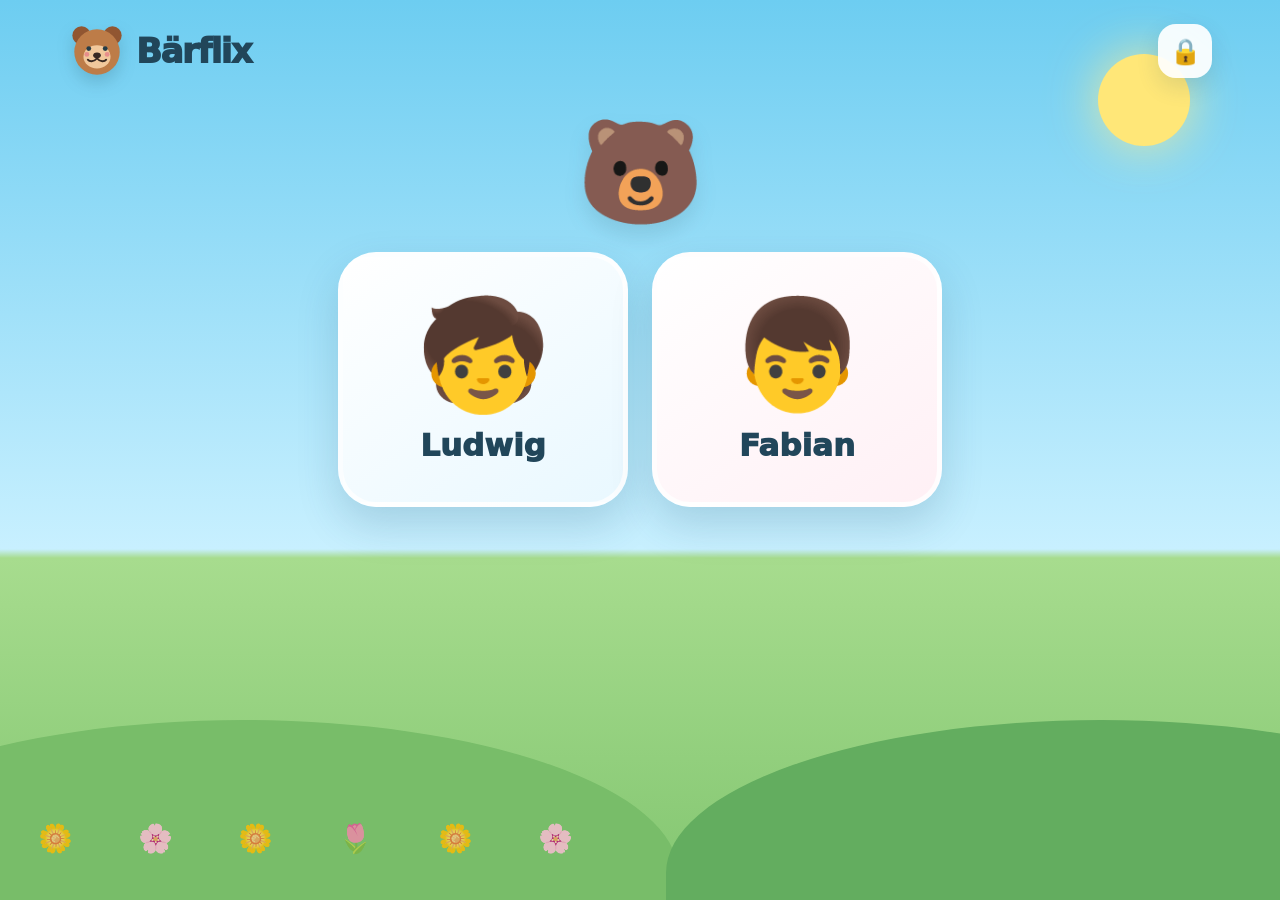
==== commit 97401bd9: "Add files via upload" ====
--- a/index.html
+++ b/index.html
@@ -3,102 +3,486 @@
 <head>
 <meta charset="utf-8">
 <meta name="viewport" content="width=device-width,initial-scale=1,viewport-fit=cover,user-scalable=no">
-<meta name="theme-color" content="#62c4ed">
+<meta name="theme-color" content="#69ccef">
 <link rel="manifest" href="./manifest.webmanifest">
 <link rel="icon" href="./icons/icon.svg" type="image/svg+xml">
-<title>Bärflix 9.0</title>
+<title>Bärflix</title>
 <style>
-:root{--sky:#75d2f3;--ink:#24455a;--soft:#607a89;--card:rgba(255,255,255,.94);--yellow:#ffd85c;--pink:#ff9eb6;--green:#91d78a;--purple:#aa9cf0;--shadow:0 16px 40px rgba(32,83,107,.18);font-family:ui-rounded,"SF Pro Rounded",system-ui,-apple-system,sans-serif}
-*{box-sizing:border-box}html,body{margin:0;min-height:100%;background:linear-gradient(#73cff2,#eaf9ff 65%,#a5dc8c);color:var(--ink)}body{min-height:100vh;overflow-x:hidden}button,input,select,textarea{font:inherit}.hidden{display:none!important}
-.world{position:fixed;inset:0;pointer-events:none;overflow:hidden}.sun{position:absolute;right:7%;top:6%;width:92px;height:92px;border-radius:50%;background:#ffe36d;box-shadow:0 0 45px #fff19a}.cloud{position:absolute;width:130px;height:44px;border-radius:999px;background:#fff;opacity:.88;animation:drift 24s linear infinite}.cloud:before,.cloud:after{content:"";position:absolute;background:#fff;border-radius:50%}.cloud:before{width:58px;height:58px;left:20px;top:-26px}.cloud:after{width:75px;height:75px;right:12px;top:-40px}.c1{top:13%;left:-160px}.c2{top:28%;left:-230px;animation-delay:-11s;transform:scale(.7)}@keyframes drift{to{transform:translateX(calc(100vw + 360px))}}
-.app{position:relative;z-index:1;max-width:1180px;margin:auto;min-height:100vh;padding:env(safe-area-inset-top) 20px env(safe-area-inset-bottom)}.topbar{display:flex;align-items:center;justify-content:space-between;padding:18px 0}.brand{display:flex;align-items:center;gap:12px}.brand svg{width:58px;height:58px;filter:drop-shadow(0 7px 7px rgba(31,79,98,.2))}.brand h1{margin:0;font-size:36px;letter-spacing:-1.5px}.btn{border:0;border-radius:18px;padding:12px 16px;background:white;color:var(--ink);font-weight:900;box-shadow:0 8px 20px rgba(36,69,90,.15)}.btn:active,.tile:active,.profile:active,.series:active{transform:scale(.96)}.btn.primary{background:var(--yellow)}.btn.danger{background:#ffd8df}.btn.full{width:100%}.iconBtn{width:52px;height:52px;padding:0;font-size:24px}
-.panel{background:var(--card);border:4px solid rgba(255,255,255,.7);border-radius:34px;box-shadow:var(--shadow);padding:24px}.center{text-align:center}.hero h2{font-size:42px;margin:4px 0 7px}.hero p{font-size:19px;color:var(--soft);font-weight:750;margin:0}.profiles{display:grid;grid-template-columns:repeat(2,minmax(0,250px));gap:24px;justify-content:center;margin:34px 0}.profile{border:0;border-radius:36px;min-height:235px;padding:23px;background:linear-gradient(145deg,#fff,#eaf8ff);box-shadow:var(--shadow);color:var(--ink)}.avatar{font-size:92px}.profile h3{font-size:29px;margin:10px 0 0}.small{font-size:13px;color:var(--soft)}
-.tickets{display:grid;grid-template-columns:repeat(3,1fr);gap:18px;margin-top:25px}.ticket{border:0;min-height:190px;border-radius:30px;padding:20px;color:var(--ink);font-weight:950;box-shadow:var(--shadow);position:relative;overflow:hidden}.ticket:after{content:"";position:absolute;inset:auto -15% -55% -15%;height:75%;border-radius:50%;background:rgba(255,255,255,.4)}.ticket .emoji{font-size:64px;display:block}.ticket h3{font-size:25px;margin:12px 0 4px}.ticket.yellow{background:linear-gradient(145deg,#ffe886,#ffc65d)}.ticket.pink{background:linear-gradient(145deg,#ffc1d2,#ff8eaa)}.ticket.blue{background:linear-gradient(145deg,#b8ecff,#6fc7ec)}
-.welcome{display:grid;grid-template-columns:1fr auto;align-items:center;gap:15px}.welcome h2{font-size:38px;margin:0 0 6px}.mascot{font-size:86px;animation:bob 3s ease-in-out infinite}@keyframes bob{50%{transform:translateY(-8px) rotate(3deg)}}.status{display:flex;gap:9px;flex-wrap:wrap;margin-top:13px}.pill{background:white;border-radius:999px;padding:9px 13px;font-weight:900;box-shadow:0 6px 16px rgba(36,69,90,.12)}
-.map{display:grid;grid-template-columns:repeat(5,1fr);gap:14px;margin:20px 0}.tile{border:4px solid rgba(255,255,255,.8);border-radius:30px;min-height:132px;padding:14px;background:white;color:var(--ink);box-shadow:var(--shadow);font-weight:950}.tile span{font-size:50px;display:block}.tile.garage{background:linear-gradient(145deg,#ffd577,#ff9d7b)}.tile.tree{background:linear-gradient(145deg,#b8eba0,#6fc484)}.tile.stage{background:linear-gradient(145deg,#ffc6dc,#b8a7ff)}.tile.bed{background:linear-gradient(145deg,#bdd4ff,#9699df)}.tile.cinema{background:linear-gradient(145deg,#c5efff,#70c4e6)}.tile.active{outline:6px solid rgba(255,216,92,.7)}
-.sectionTitle{font-size:27px;margin:24px 0 12px}.seriesGrid{display:grid;grid-template-columns:repeat(4,1fr);gap:16px}.series{position:relative;border:0;border-radius:26px;overflow:hidden;background:white;box-shadow:var(--shadow);padding:0;color:var(--ink);text-align:left}.series img{width:100%;aspect-ratio:16/10;object-fit:cover;background:#dfeef4}.series .meta{padding:14px}.series h3{font-size:21px;margin:0}.badge{position:absolute;left:9px;top:9px;background:#ffeb75;border:3px solid white;border-radius:999px;padding:5px 8px;font-size:11px;font-weight:1000}.empty{padding:40px;text-align:center;font-size:62px}.episodeGrid{display:grid;grid-template-columns:repeat(3,1fr);gap:16px}.episode{background:white;border-radius:24px;overflow:hidden;box-shadow:var(--shadow)}.episode img{width:100%;aspect-ratio:16/9;object-fit:cover}.episode .meta{padding:13px}.episode h4{font-size:18px;margin:0 0 10px}.row{display:flex;gap:9px;align-items:center;flex-wrap:wrap}.spacer{flex:1}
-.overlay{position:fixed;inset:0;z-index:100;background:rgba(15,40,54,.56);backdrop-filter:blur(8px);display:grid;place-items:center;padding:20px}.modal{width:min(760px,100%);max-height:90vh;overflow:auto;background:#fff;border-radius:30px;padding:24px;box-shadow:0 30px 80px rgba(0,0,0,.28)}.modalHead{display:flex;align-items:center;gap:12px}.modal h2{margin:0;font-size:30px}.form{display:grid;gap:13px;margin-top:18px}.field{display:grid;gap:6px}.field label{font-weight:900}.field input,.field select,.field textarea{width:100%;border:2px solid #dbe7ed;border-radius:15px;padding:12px;background:#fbfdfe}.tabs{display:flex;gap:8px;overflow:auto;margin:16px 0}.tab{white-space:nowrap}.tab.active{background:var(--yellow)}.adminList{display:grid;gap:10px}.adminItem{display:flex;gap:10px;align-items:center;padding:12px;background:#f3f8fa;border-radius:17px}.adminItem b{display:block}.switch{display:flex;justify-content:space-between;gap:10px;align-items:center;padding:12px;background:#f3f8fa;border-radius:16px}.toast{position:fixed;left:50%;bottom:30px;transform:translate(-50%,20px);background:#24455a;color:white;padding:12px 17px;border-radius:999px;font-weight:900;opacity:0;pointer-events:none;transition:.2s;z-index:300}.toast.show{opacity:1;transform:translate(-50%,0)}
-.player{position:fixed;inset:0;background:#10232e;z-index:200;display:grid;grid-template-rows:auto 1fr}.playerTop{display:flex;align-items:center;gap:10px;padding:12px;color:white}.player iframe{width:100%;height:100%;border:0}.stickerGrid{display:grid;grid-template-columns:repeat(6,1fr);gap:13px;margin-top:18px}.sticker{aspect-ratio:1;border-radius:22px;background:#eef4f7;border:3px dashed #bed0d9;display:grid;place-items:center;font-size:43px}.sticker.on{background:linear-gradient(145deg,#fff2a4,#ffd1dc);border-style:solid;border-color:white}
-.errorBox{background:#fff0f2;border:2px solid #ffc2cc;border-radius:18px;padding:14px;color:#7f2c3a;margin:12px 0}
-@media(max-width:850px){.seriesGrid{grid-template-columns:repeat(3,1fr)}.map{grid-template-columns:repeat(3,1fr)}.episodeGrid{grid-template-columns:repeat(2,1fr)}}
-@media(max-width:600px){.app{padding-left:12px;padding-right:12px}.brand h1{font-size:29px}.brand svg{width:48px;height:48px}.profiles{grid-template-columns:1fr 1fr;gap:12px}.profile{min-height:190px;padding:15px}.avatar{font-size:70px}.tickets{grid-template-columns:1fr}.map{grid-template-columns:1fr 1fr}.tile{min-height:108px}.tile span{font-size:42px}.seriesGrid,.episodeGrid{grid-template-columns:1fr 1fr}.welcome h2{font-size:29px}.mascot{font-size:60px}.panel{padding:17px;border-radius:27px}.stickerGrid{grid-template-columns:repeat(3,1fr)}}
+:root{
+  --ink:#21465a;--muted:#607d8b;--sky:#6dcef1;--cream:#fffaf2;--yellow:#ffd75f;
+  --pink:#ff9db7;--green:#89d291;--blue:#82cdf1;--purple:#a99bec;--red:#ff8c7d;
+  --shadow:0 18px 42px rgba(30,79,103,.18);--shadow2:0 9px 22px rgba(30,79,103,.14);
+  font-family:ui-rounded,"SF Pro Rounded",system-ui,-apple-system,BlinkMacSystemFont,"Segoe UI",sans-serif
+}
+*{box-sizing:border-box;-webkit-tap-highlight-color:transparent}
+html,body{margin:0;min-height:100%;color:var(--ink);background:#8bd5f2}
+body{min-height:100vh;overflow-x:hidden}
+button,input,select,textarea{font:inherit}
+button{cursor:pointer}
+.hidden{display:none!important}
+.world{position:fixed;inset:0;overflow:hidden;pointer-events:none;background:linear-gradient(#6dcdf1 0,#c8f0ff 61%,#a7dc8e 62%,#83c671 100%)}
+.sun{position:absolute;right:7%;top:6%;width:92px;height:92px;border-radius:50%;background:#ffe778;box-shadow:0 0 50px rgba(255,238,140,.8)}
+.cloud{position:absolute;width:140px;height:48px;border-radius:999px;background:rgba(255,255,255,.9);animation:cloud 30s linear infinite}
+.cloud:before,.cloud:after{content:"";position:absolute;background:#fff;border-radius:50%}
+.cloud:before{width:62px;height:62px;left:20px;top:-28px}.cloud:after{width:82px;height:82px;right:10px;top:-43px}
+.c1{top:14%;left:-180px}.c2{top:30%;left:-260px;transform:scale(.7);animation-delay:-14s}
+@keyframes cloud{to{translate:calc(100vw + 450px) 0}}
+.hill{position:absolute;border-radius:50% 50% 0 0;background:#78bd69;bottom:-14%;height:34%;width:68%}
+.h1{left:-15%}.h2{right:-20%;background:#63ad5f}.flowers{position:absolute;left:3%;right:3%;bottom:5%;font-size:28px;letter-spacing:28px;opacity:.8}
+.app{position:relative;z-index:2;max-width:1180px;min-height:100vh;margin:auto;padding:max(14px,env(safe-area-inset-top)) 18px max(16px,env(safe-area-inset-bottom))}
+.topbar{height:74px;display:flex;align-items:center;justify-content:space-between}
+.brand{display:flex;align-items:center;gap:10px}
+.brand svg{width:58px;height:58px;filter:drop-shadow(0 8px 8px rgba(31,73,92,.2))}
+.brandName{font-size:34px;font-weight:1000;letter-spacing:-1.5px}
+.iconBtn,.backBtn{border:0;background:rgba(255,255,255,.92);color:var(--ink);box-shadow:var(--shadow2);display:grid;place-items:center}
+.iconBtn{width:54px;height:54px;border-radius:18px;font-size:25px}
+.backBtn{width:58px;height:58px;border-radius:20px;font-size:29px}
+.iconBtn:active,.backBtn:active,.profile:active,.ticket:active,.filter:active,.series:active,.episode:active{transform:scale(.94)}
+.main{padding:8px 0 26px}
+.glass{background:rgba(255,255,255,.88);border:4px solid rgba(255,255,255,.62);border-radius:34px;box-shadow:var(--shadow);backdrop-filter:blur(13px)}
+.profileIntro{display:grid;place-items:center;padding:16px 10px 2px}
+.bigBear{font-size:102px;filter:drop-shadow(0 12px 10px rgba(40,74,91,.13));animation:bob 3.4s ease-in-out infinite}
+@keyframes bob{50%{transform:translateY(-8px) rotate(3deg)}}
+.profiles{display:grid;grid-template-columns:repeat(2,minmax(0,290px));justify-content:center;gap:24px;margin:18px auto 0}
+.profile{border:5px solid rgba(255,255,255,.78);border-radius:38px;min-height:255px;background:linear-gradient(145deg,#fff,#e9f8ff);box-shadow:var(--shadow);color:var(--ink);padding:22px}
+.profile:nth-child(2){background:linear-gradient(145deg,#fff,#fff0f5)}
+.avatar{font-size:108px;line-height:1.1}.profileName{font-size:31px;font-weight:1000;margin-top:12px}
+.ticketWrap{padding:22px;margin-top:14px}
+.ticketHeader{display:flex;align-items:center;justify-content:center;min-height:90px;font-size:76px}
+.tickets{display:grid;grid-template-columns:repeat(3,1fr);gap:20px}
+.ticket{border:5px solid rgba(255,255,255,.75);border-radius:36px;min-height:235px;display:grid;place-items:center;box-shadow:var(--shadow);font-size:92px;position:relative;overflow:hidden}
+.ticket:after{content:"";position:absolute;left:-20%;right:-20%;height:45%;bottom:-24%;background:rgba(255,255,255,.34);border-radius:50%}
+.ticket.short{background:linear-gradient(145deg,#ffeb8c,#ffc965)}.ticket.normal{background:linear-gradient(145deg,#ffbfd0,#ff8faa)}.ticket.bonus{background:linear-gradient(145deg,#b9ebff,#74c8ec)}
+.kidBar{display:flex;align-items:center;gap:10px;margin:4px 0 16px}
+.kidBubble{width:62px;height:62px;border-radius:22px;background:rgba(255,255,255,.92);display:grid;place-items:center;font-size:39px;box-shadow:var(--shadow2)}
+.bearBubble{margin-left:auto;font-size:52px;animation:bob 3.4s ease-in-out infinite}
+.filters{display:flex;gap:12px;overflow-x:auto;padding:4px 2px 15px;scrollbar-width:none}
+.filters::-webkit-scrollbar{display:none}
+.filter{flex:0 0 84px;height:84px;border:4px solid rgba(255,255,255,.8);border-radius:27px;background:rgba(255,255,255,.86);box-shadow:var(--shadow2);font-size:39px}
+.filter.active{outline:6px solid rgba(255,216,92,.75);transform:translateY(-3px)}
+.seriesGrid{display:grid;grid-template-columns:repeat(4,1fr);gap:18px}
+.series{border:0;border-radius:30px;overflow:hidden;background:white;box-shadow:var(--shadow);padding:0;position:relative;aspect-ratio:16/11}
+.series img{width:100%;height:100%;object-fit:cover;display:block}
+.series:after{content:"▶";position:absolute;right:13px;bottom:13px;width:56px;height:56px;border-radius:50%;display:grid;place-items:center;background:rgba(255,255,255,.93);color:#284b5e;font-size:25px;box-shadow:0 7px 18px rgba(23,61,79,.25);padding-left:4px}
+.seriesTitle{position:absolute;left:0;right:0;bottom:0;padding:45px 70px 13px 14px;color:#fff;font-weight:1000;font-size:19px;text-align:left;background:linear-gradient(transparent,rgba(14,42,57,.83));text-shadow:0 2px 3px rgba(0,0,0,.35)}
+.episodeGrid{display:grid;grid-template-columns:repeat(3,1fr);gap:19px}
+.episode{border:0;border-radius:29px;overflow:hidden;background:#fff;box-shadow:var(--shadow);padding:0;position:relative;aspect-ratio:16/9}
+.episode img{width:100%;height:100%;object-fit:cover;display:block}
+.playCircle{position:absolute;inset:0;margin:auto;width:76px;height:76px;border-radius:50%;display:grid;place-items:center;background:rgba(255,255,255,.94);font-size:34px;padding-left:5px;box-shadow:0 10px 25px rgba(19,54,71,.26)}
+.favBtn{position:absolute;right:11px;top:11px;width:52px;height:52px;border:0;border-radius:18px;background:rgba(255,255,255,.93);font-size:25px;box-shadow:var(--shadow2)}
+.emptyBear{display:grid;place-items:center;min-height:300px;font-size:100px}
+.player{position:fixed;inset:0;z-index:500;background:#0e222c;display:grid;grid-template-rows:76px 1fr}
+.playerTop{display:flex;align-items:center;padding:10px 14px;background:#102a36}
+.player iframe{width:100%;height:100%;border:0}
+.playerDone{position:absolute;inset:0;display:grid;place-items:center;background:linear-gradient(#6dcef1,#a7dc8e);font-size:100px}
+.toast{position:fixed;left:50%;bottom:max(30px,env(safe-area-inset-bottom));translate:-50% 18px;background:#244b60;color:#fff;padding:12px 18px;border-radius:999px;font-weight:900;opacity:0;transition:.2s;pointer-events:none;z-index:800}
+.toast.show{opacity:1;translate:-50% 0}
+.overlay{position:fixed;inset:0;z-index:650;background:rgba(16,42,55,.58);backdrop-filter:blur(8px);display:grid;place-items:center;padding:18px}
+.modal{width:min(850px,100%);max-height:92vh;overflow:auto;background:#fff;border-radius:31px;padding:24px;box-shadow:0 30px 90px rgba(0,0,0,.28)}
+.modalHead{display:flex;align-items:center;gap:12px}.modalHead h2{margin:0;font-size:29px}.spacer{flex:1}
+.btn{border:0;border-radius:17px;background:#edf5f8;color:var(--ink);padding:12px 15px;font-weight:900}.btn.primary{background:var(--yellow)}.btn.danger{background:#ffdce2}.btn.full{width:100%}
+.form{display:grid;gap:13px;margin-top:18px}.field{display:grid;gap:6px}.field label{font-weight:900}.field input,.field select,.field textarea{border:2px solid #d9e7ed;border-radius:15px;padding:12px;background:#fbfdfe;width:100%}
+.tabs{display:flex;gap:8px;overflow:auto;margin:18px 0}.tab.active{background:var(--yellow)}
+.adminGrid{display:grid;grid-template-columns:repeat(3,1fr);gap:12px}.stat{padding:16px;border-radius:20px;background:#f1f8fa;text-align:center}.stat b{display:block;font-size:29px}
+.adminList{display:grid;gap:10px}.adminItem{display:flex;gap:10px;align-items:center;padding:12px;background:#f1f7f9;border-radius:17px}.adminThumb{width:95px;aspect-ratio:16/10;border-radius:13px;object-fit:cover}.small{font-size:13px;color:var(--muted)}
+.switch{display:flex;align-items:center;justify-content:space-between;gap:12px;padding:12px;background:#f1f7f9;border-radius:17px}
+.stickerGrid{display:grid;grid-template-columns:repeat(6,1fr);gap:13px;margin-top:18px}.sticker{aspect-ratio:1;border-radius:22px;background:#eef4f7;border:3px dashed #bfd0d8;display:grid;place-items:center;font-size:43px}.sticker.on{background:linear-gradient(145deg,#fff3a8,#ffd3dd);border:3px solid white;box-shadow:var(--shadow2)}
+@media(max-width:900px){.seriesGrid{grid-template-columns:repeat(3,1fr)}.episodeGrid{grid-template-columns:repeat(2,1fr)}}
+@media(max-width:650px){
+ .app{padding-left:12px;padding-right:12px}.brandName{font-size:28px}.brand svg{width:49px;height:49px}.topbar{height:66px}
+ .bigBear{font-size:82px}.profiles{gap:12px}.profile{min-height:205px;padding:13px}.avatar{font-size:78px}.profileName{font-size:24px}
+ .ticketWrap{padding:14px}.tickets{gap:11px}.ticket{min-height:170px;font-size:66px;border-radius:28px}
+ .filter{flex-basis:70px;height:70px;font-size:32px;border-radius:23px}.seriesGrid{grid-template-columns:repeat(2,1fr);gap:12px}
+ .series{border-radius:23px}.seriesTitle{font-size:15px;padding:38px 55px 10px 11px}.series:after{width:45px;height:45px;font-size:20px;right:9px;bottom:9px}
+ .episodeGrid{grid-template-columns:1fr 1fr;gap:12px}.episode{border-radius:22px}.playCircle{width:60px;height:60px;font-size:27px}.favBtn{width:44px;height:44px;font-size:21px}
+ .modal{padding:18px;border-radius:25px}.adminGrid{grid-template-columns:1fr}.stickerGrid{grid-template-columns:repeat(3,1fr)}
+}
 </style>
 </head>
 <body>
-<div class="world"><div class="sun"></div><div class="cloud c1"></div><div class="cloud c2"></div></div>
+<div class="world">
+  <div class="sun"></div><div class="cloud c1"></div><div class="cloud c2"></div>
+  <div class="hill h1"></div><div class="hill h2"></div><div class="flowers">🌼 🌸 🌼 🌷 🌼 🌸</div>
+</div>
 <div id="root"></div><div id="toast" class="toast"></div>
 <script>
 'use strict';
-const VERSION='9.0.0';
-const KEY='baerflix.v9';
-const LEGACY=['baerflix.complete.v8','baerflix.complete.v7','baerflix.complete.v6'];
-const STICKERS=['🌟','🚗','🚒','🐱','🦋','🚀','🦖','🏰','🎵','🌙','🍿','🧸'];
-const STARTER=[
-{id:'blaze',title:'Blaze',category:'Fahrzeuge',active:true,audience:['all'],episodes:[{id:'blaze-1',title:'Blaze – Abenteuer',youtubeId:'lbSyfB_eyNU'}]},
-{id:'hotwheels',title:"Hot Wheels Let's Race",category:'Fahrzeuge',active:true,audience:['all'],episodes:[{id:'hot-1',title:'Hot Wheels',youtubeId:'ttxEpUDI1SU'}]},
-{id:'fixies',title:'Die Fixies',category:'Wissen & Technik',active:true,audience:['all'],episodes:[{id:'fix-1',title:'Die Fixies',youtubeId:'Zolg8p50i18'}]},
-{id:'tautropfen',title:'Die Tautropfentagebücher',category:'Tiere',active:true,audience:['all'],episodes:[{id:'tau-1',title:'Tautropfentagebücher',youtubeId:'37dWI78L4Ew'}]},
-{id:'puffin',title:'Puffin Rock',category:'Tiere',active:true,audience:['all'],episodes:[]},
-{id:'sam',title:'Feuerwehrmann Sam',category:'Fahrzeuge',active:true,audience:['all'],episodes:[]},
-{id:'thomas',title:'Thomas & seine Freunde',category:'Fahrzeuge',active:true,audience:['all'],episodes:[]},
-{id:'bob',title:'Bob der Baumeister',category:'Fahrzeuge',active:true,audience:['all'],episodes:[]},
-{id:'bing',title:'Bing',category:'Gute Nacht',active:true,audience:['all'],episodes:[]},
-{id:'simon',title:'Simon',category:'Gute Nacht',active:true,audience:['all'],episodes:[]},
-{id:'maja',title:'Biene Maja',category:'Tiere',active:true,audience:['all'],episodes:[]},
-{id:'leo',title:'Leo der Lastwagen',category:'Fahrzeuge',active:true,audience:['all'],episodes:[]},
-{id:'lichterkinder',title:'Lichterkinder',category:'Musik',active:true,audience:['all'],episodes:[]},
-{id:'singmitmir',title:'Sing mit mir',category:'Musik',active:true,audience:['all'],episodes:[]}
+
+const VERSION='9.1.0';
+const KEY='baerflix.v91';
+const LEGACY=['baerflix.v9','baerflix.complete.v8','baerflix.complete.v7','baerflix.complete.v6'];
+const STICKERS=['🌟','🚗','🚒','🐝','🦋','✈️','🚂','🎵','🌙','🍿','🐯','🧸'];
+
+const CURATED=[
+  {id:'blaze',title:'Blaze',emoji:'🚙',category:'garage',source:'Nick Jr. Deutschland',episodes:[
+    {id:'blaze-recycling',title:'Die Recycling-Kraft',youtubeId:'ePqD4j_3nj4'},
+    {id:'blaze-stories',title:'Fantastische Geschichten',youtubeId:'AvbtG7JhFH4'},
+    {id:'blaze-thief',title:'Blaze stellt die Diebin',youtubeId:'uPjeikJPATo'}
+  ]},
+  {id:'hotwheels',title:"Hot Wheels",emoji:'🏎️',category:'garage',source:'Hot Wheels Deutschland',episodes:[
+    {id:'hot-pizza',title:'Das Rennen um 500 Pizzen',youtubeId:'KNYlz2JZgkw'},
+    {id:'hot-city',title:'Ärger in Hot Wheels City',youtubeId:'5jJ89j5J_cc'},
+    {id:'hot-countdown',title:'Countdown zum großen Rennen',youtubeId:'9uFQ8siwxKY'}
+  ]},
+  {id:'sam',title:'Feuerwehrmann Sam',emoji:'🚒',category:'garage',source:'Feuerwehrmann Sam – offizieller Kanal',episodes:[
+    {id:'sam-paths',title:'Auf gefährlichen Pfaden',youtubeId:'QpxmwO75HwI'},
+    {id:'sam-rescuers',title:'Die jungen Retter',youtubeId:'vuFDwO_sg2M'},
+    {id:'sam-station',title:'Feuer in der Feuerwache',youtubeId:'ibcsuD-sKNg'}
+  ]},
+  {id:'superwings',title:'Super Wings',emoji:'✈️',category:'garage',source:'Offizieller TOGGO-Kanal',episodes:[
+    {id:'sw-whale',title:'Jett und der Wal',youtubeId:'TjOyEoaXGwc'},
+    {id:'sw-pumpkin',title:'Der rollende Riesenkürbis',youtubeId:'GTBe9EegFk4'},
+    {id:'sw-space',title:'Hilfe im Weltall',youtubeId:'K7KI1jlznpQ'}
+  ]},
+  {id:'thomas',title:'Thomas & seine Freunde',emoji:'🚂',category:'garage',source:'Thomas & seine Freunde Deutschland',episodes:[
+    {id:'thomas-chaos',title:'Alles wird chaotisch',youtubeId:'fTn9v2wZCuY'},
+    {id:'thomas-ride',title:'Fahr mit Thomas mit',youtubeId:'YbtYL77L9gI'},
+    {id:'thomas-adventure',title:'Los geht’s ins Abenteuer',youtubeId:'r9Ii9iBShV0'}
+  ]},
+  {id:'fixies',title:'Die Fixies',emoji:'🔧',category:'tree',source:'Die Fixies – offizieller Kanal',episodes:[
+    {id:'fix-lever',title:'Der Hebel',youtubeId:'_o_x1oZgVB0'},
+    {id:'fix-costume',title:'Das besondere Kostüm',youtubeId:'U8IehMa4qqw'},
+    {id:'fix-lie',title:'Wer lügt hier?',youtubeId:'wpE_2ONdUnw'}
+  ]},
+  {id:'tautropfen',title:'Die Tautropfentagebücher',emoji:'🧚',category:'tree',source:'Netflix',episodes:[
+    {id:'dew-letter',title:'Briefabenteuer',youtubeId:'TRdg_1vcqs4'},
+    {id:'dew-piggy',title:'Sparschweinchenprobleme',youtubeId:'C5zu9tRD7N8'},
+    {id:'dew-tooth',title:'Unternehmen Zahnfee',youtubeId:'Z0pN9zu7qag'}
+  ]},
+  {id:'daniel',title:'Tiger Daniel',emoji:'🐯',category:'bed',source:'Offizieller TOGGO-Kanal',episodes:[
+    {id:'daniel-dragon',title:'Der Drachentanz',youtubeId:'yPBL-L0Z4S8'},
+    {id:'daniel-crown',title:'Die schmutzige Krone',youtubeId:'NWAgXc8uaQY'},
+    {id:'daniel-fair',title:'Der Jahrmarkt',youtubeId:'xEQqfUCGj7Q'}
+  ]},
+  {id:'bing',title:'Bing',emoji:'🐰',category:'bed',source:'Bing Deutsch – offizieller Kanal',episodes:[
+    {id:'bing-ten',title:'Zehn ganze Folgen',youtubeId:'EDib6rG13_E'},
+    {id:'bing-five',title:'Fünf ganze Folgen',youtubeId:'vPbYyG-7SJ4'},
+    {id:'bing-new',title:'Neue ganze Folgen',youtubeId:'7Hh_fh0owqQ'}
+  ]},
+  {id:'lichterkinder',title:'Lichterkinder',emoji:'🎵',category:'stage',source:'Lichterkinder – offizieller Kanal',episodes:[
+    {id:'licht-biene',title:'Guck mal diese Biene da',youtubeId:'I1Ns-nVULzA'},
+    {id:'licht-dino',title:'Der kleine Dino',youtubeId:'jT5fCSki8pc'},
+    {id:'licht-body',title:'Körperteil Blues',youtubeId:'iXFAunwnIxE'}
+  ]}
 ];
-function defaults(){return {version:VERSION,pin:'1234',kids:[{id:'ludwig',name:'Ludwig',avatar:'🧒',minutes:20},{id:'fabian',name:'Fabian',avatar:'👦',minutes:15}],collections:structuredClone(STARTER),favorites:{ludwig:[],fabian:[]},history:[],settings:{smartSort:true,celebrations:true,largeText:false},createdAt:new Date().toISOString()}}
-function safeArray(v){return Array.isArray(v)?v:[]}
-function normalize(raw){const d=defaults(),s=raw&&typeof raw==='object'?raw:{};const kids=safeArray(s.kids).length?safeArray(s.kids):d.kids;const collections=safeArray(s.collections).length?safeArray(s.collections):d.collections;return {version:VERSION,pin:/^\d{4,8}$/.test(String(s.pin||''))?String(s.pin):'1234',kids:kids.map((k,i)=>({id:String(k.id||('kid-'+i)),name:String(k.name||'Kind'),avatar:String(k.avatar||'🧒'),minutes:Math.max(5,Number(k.minutes)||15)})),collections:collections.map((c,i)=>({id:String(c.id||('c-'+i)),title:String(c.title||'Serie'),category:String(c.category||'Kino'),active:c.active!==false,audience:safeArray(c.audience).length?safeArray(c.audience):['all'],episodes:safeArray(c.episodes).map((e,j)=>({id:String(e.id||('e-'+i+'-'+j)),title:String(e.title||'Folge'),youtubeId:extractYouTubeId(e.youtubeId||e.url||'')})).filter(e=>e.youtubeId)})),favorites:s.favorites&&typeof s.favorites==='object'?s.favorites:{},history:safeArray(s.history),settings:{...d.settings,...(s.settings||{})},createdAt:s.createdAt||d.createdAt}}
-function migrateLegacy(){for(const k of LEGACY){try{const v=localStorage.getItem(k);if(v)return normalize(JSON.parse(v))}catch(e){console.warn(e)}}return defaults()}
-function load(){try{const raw=localStorage.getItem(KEY);return raw?normalize(JSON.parse(raw)):migrateLegacy()}catch(e){console.error(e);return defaults()}}
+
+function defaults(){
+  return {
+    version:VERSION,pin:'1234',
+    kids:[{id:'ludwig',name:'Ludwig',avatar:'🧒',minutes:20},{id:'fabian',name:'Fabian',avatar:'👦',minutes:15}],
+    collections:structuredClone(CURATED),
+    favorites:{ludwig:[],fabian:[]},history:[],
+    settings:{smartSort:true},createdAt:new Date().toISOString()
+  };
+}
+function arr(v){return Array.isArray(v)?v:[]}
+function esc(v){return String(v??'').replace(/[&<>"']/g,m=>({'&':'&amp;','<':'&lt;','>':'&gt;','"':'&quot;',"'":'&#39;'}[m]))}
+function slug(v){return String(v||'').toLowerCase().normalize('NFD').replace(/[\u0300-\u036f]/g,'').replace(/[^a-z0-9]+/g,'')}
+function uid(p='id'){return p+'-'+Date.now().toString(36)+'-'+Math.random().toString(36).slice(2,7)}
+function yt(v){v=String(v||'').trim();if(/^[\w-]{11}$/.test(v))return v;const m=v.match(/(?:youtu\.be\/|v=|embed\/|shorts\/)([\w-]{11})/);return m?m[1]:''}
+function thumb(id){return `https://i.ytimg.com/vi/${id}/hqdefault.jpg`}
+function poster(emoji){return 'data:image/svg+xml,'+encodeURIComponent(`<svg xmlns="http://www.w3.org/2000/svg" width="640" height="400"><defs><linearGradient id="g" x1="0" y1="0" x2="1" y2="1"><stop stop-color="#d8f4ff"/><stop offset="1" stop-color="#fff1c7"/></linearGradient></defs><rect width="100%" height="100%" rx="35" fill="url(#g)"/><text x="50%" y="58%" text-anchor="middle" font-size="150">${emoji||'🐻'}</text></svg>`)}
+function normalizeCategory(c){
+  const x=String(c||'').toLowerCase();
+  if(x.includes('musik')||x==='stage')return'stage';
+  if(x.includes('nacht')||x==='bed')return'bed';
+  if(x.includes('tier')||x.includes('wissen')||x==='tree')return'tree';
+  return'garage';
+}
+function cleanEpisodes(list, used){
+  const out=[];
+  for(const e of arr(list)){
+    const id=yt(e.youtubeId||e.url||e.link);
+    if(!id||used.has(id))continue;
+    used.add(id);
+    out.push({id:String(e.id||uid('episode')),title:String(e.title||'Folge'),youtubeId:id});
+  }
+  return out;
+}
+function mergeCollections(raw){
+  const usedVideos=new Set();
+  const curated=structuredClone(CURATED).map(c=>({...c,active:true,audience:['all'],episodes:cleanEpisodes(c.episodes,usedVideos)}));
+  const byTitle=new Map(curated.map(c=>[slug(c.title),c]));
+  const knownEmpty=new Set(['puffinrock','bobderbaumeister','simon','bienemaja','leoderlastwagen','singmitmir']);
+  for(const old of arr(raw)){
+    const title=String(old?.title||'').trim();
+    if(!title)continue;
+    const key=slug(title);
+    const incoming=cleanEpisodes(old.episodes,new Set()); // local cleanup first
+    if(!incoming.length){
+      if(knownEmpty.has(key)||byTitle.has(key))continue;
+      continue; // No empty cards in the child area.
+    }
+    const target=byTitle.get(key);
+    if(target){
+      for(const e of incoming){
+        if(!usedVideos.has(e.youtubeId)){usedVideos.add(e.youtubeId);target.episodes.push(e)}
+      }
+      continue;
+    }
+    const episodes=[];
+    for(const e of incoming){
+      if(!usedVideos.has(e.youtubeId)){usedVideos.add(e.youtubeId);episodes.push(e)}
+    }
+    if(!episodes.length)continue;
+    const custom={
+      id:String(old.id||uid('series')),title,
+      emoji:String(old.emoji||'🎬'),category:normalizeCategory(old.category),
+      source:String(old.source||'Eigener Eintrag'),active:old.active!==false,
+      audience:arr(old.audience).length?arr(old.audience):['all'],episodes
+    };
+    byTitle.set(key,custom);curated.push(custom);
+  }
+  return curated.filter(c=>c.episodes.length>0);
+}
+function normalize(raw){
+  const d=defaults(),s=raw&&typeof raw==='object'?raw:{};
+  const kids=arr(s.kids).length?arr(s.kids):d.kids;
+  const collections=mergeCollections(s.collections);
+  const validIds=new Set(collections.flatMap(c=>c.episodes.map(e=>e.id)));
+  const favorites={};
+  for(const k of kids){
+    favorites[String(k.id||'kid')]=[...new Set(arr(s.favorites?.[k.id]).filter(id=>validIds.has(id)))];
+  }
+  const history=arr(s.history).filter(h=>validIds.has(h.episodeId)).slice(-800);
+  return {
+    version:VERSION,
+    pin:/^\d{4,8}$/.test(String(s.pin||''))?String(s.pin):'1234',
+    kids:kids.map((k,i)=>({id:String(k.id||('kid-'+i)),name:String(k.name||'Kind'),avatar:String(k.avatar||'🧒'),minutes:Math.max(5,Math.min(180,Number(k.minutes)||15))})),
+    collections,favorites,history,
+    settings:{...d.settings,...(s.settings||{})},
+    createdAt:s.createdAt||d.createdAt
+  };
+}
+function load(){
+  try{
+    const own=localStorage.getItem(KEY);
+    if(own)return normalize(JSON.parse(own));
+    for(const key of LEGACY){
+      const raw=localStorage.getItem(key);
+      if(raw)return normalize(JSON.parse(raw));
+    }
+  }catch(e){console.error(e)}
+  return defaults();
+}
 function save(){state.version=VERSION;localStorage.setItem(KEY,JSON.stringify(state))}
-let state=load(),screen='profiles',kid=null,ticket=null,place='all',collectionId=null,modal=null,adminTab='overview';
+let state=load(),screen='profiles',kid=null,ticket=null,filter='all',seriesId=null,modal=null,adminTab='overview',playerTimer=null;
+save();
+
 const root=document.getElementById('root');
-function esc(v){return String(v??'').replace(/[&<>"']/g,m=>({'&':'&amp;','<':'&lt;','>':'&gt;','"':'&quot;',"'":'&#39;'}[m]))}
-function uid(p='id'){return p+'-'+Date.now().toString(36)+'-'+Math.random().toString(36).slice(2,7)}
-function extractYouTubeId(v){v=String(v||'').trim();if(/^[\w-]{11}$/.test(v))return v;const m=v.match(/(?:youtu\.be\/|v=|embed\/|shorts\/)([\w-]{11})/);return m?m[1]:''}
-function thumb(id){return `https://i.ytimg.com/vi/${id}/hqdefault.jpg`}
-function toast(msg){const t=document.getElementById('toast');t.textContent=msg;t.classList.add('show');clearTimeout(toast.t);toast.t=setTimeout(()=>t.classList.remove('show'),2200)}
-function visibleCollections(){if(!kid)return[];return state.collections.filter(c=>c.active&&(c.audience.includes('all')||c.audience.includes(kid.id)))}
-function categoryPlace(cat){if(cat==='Fahrzeuge')return'garage';if(cat==='Musik')return'stage';if(cat==='Gute Nacht')return'bed';if(cat==='Tiere'||cat==='Wissen & Technik')return'tree';return'cinema'}
-function score(c){const ids=new Set(c.episodes.map(e=>e.id));let n=0;state.history.forEach(h=>{if(h.kidId===kid?.id&&ids.has(h.episodeId))n+=3});safeArray(state.favorites[kid?.id]).forEach(id=>{if(ids.has(id))n+=5});return n}
+function toast(msg){const t=document.getElementById('toast');t.textContent=msg;t.classList.add('show');clearTimeout(toast.timer);toast.timer=setTimeout(()=>t.classList.remove('show'),1800)}
+function bearLogo(){return `<svg viewBox="0 0 120 120" aria-hidden="true"><circle cx="28" cy="28" r="19" fill="#915631"/><circle cx="92" cy="28" r="19" fill="#915631"/><circle cx="60" cy="62" r="47" fill="#bd7c48"/><ellipse cx="60" cy="72" rx="28" ry="24" fill="#f1c89c"/><circle cx="43" cy="55" r="5" fill="#243c48"/><circle cx="77" cy="55" r="5" fill="#243c48"/><ellipse cx="60" cy="69" rx="8" ry="6" fill="#372822"/><path d="M60 75c-7 9-16 7-19 3m19-3c7 9 16 7 19 3" fill="none" stroke="#372822" stroke-width="4" stroke-linecap="round"/><circle cx="39" cy="67" r="5" fill="#e78e8b"/><circle cx="81" cy="67" r="5" fill="#e78e8b"/></svg>`}
+function shell(content,opts={}){
+  return `<div class="app"><header class="topbar"><div class="brand">${bearLogo()}<div class="brandName">Bärflix</div></div><button class="iconBtn" data-action="parent" aria-label="Elternbereich">🔒</button></header><main class="main">${content}</main></div>`;
+}
+function visibleCollections(){
+  if(!kid)return[];
+  return state.collections.filter(c=>c.active&&c.episodes.length&&(c.audience.includes('all')||c.audience.includes(kid.id)));
+}
+function score(c){
+  const ids=new Set(c.episodes.map(e=>e.id));let n=0;
+  for(const h of state.history)if(h.kidId===kid?.id&&ids.has(h.episodeId))n+=3;
+  for(const id of arr(state.favorites[kid?.id]))if(ids.has(id))n+=5;
+  return n;
+}
 function sorted(cols){return state.settings.smartSort?[...cols].sort((a,b)=>score(b)-score(a)||a.title.localeCompare(b.title,'de')):cols}
 function earned(){return Math.min(STICKERS.length,Math.floor(state.history.filter(h=>h.kidId===kid?.id).length/2))}
-function shell(content){return `<div class="app"><header class="topbar"><div class="brand"><svg viewBox="0 0 120 120" aria-hidden="true"><circle cx="28" cy="28" r="19" fill="#9d6038"/><circle cx="92" cy="28" r="19" fill="#9d6038"/><circle cx="60" cy="62" r="47" fill="#bd7d48"/><ellipse cx="60" cy="72" rx="28" ry="24" fill="#f2cba0"/><circle cx="43" cy="55" r="5"/><circle cx="77" cy="55" r="5"/><ellipse cx="60" cy="69" rx="8" ry="6" fill="#3c2b25"/><path d="M60 75c-7 9-16 7-19 3m19-3c7 9 16 7 19 3" fill="none" stroke="#3c2b25" stroke-width="4" stroke-linecap="round"/></svg><h1>Bärflix</h1></div>${screen!=='setup'?'<button class="btn iconBtn" data-action="parent">🔒</button>':''}</header><main>${content}</main></div>`}
-function profilesView(){return shell(`<section class="panel center hero"><h2>Wer schaut heute?</h2><p>Ludwig und Fabian stehen im Mittelpunkt.</p><div class="profiles">${state.kids.map(k=>`<button class="profile" data-kid="${esc(k.id)}"><div class="avatar">${esc(k.avatar)}</div><h3>${esc(k.name)}</h3></button>`).join('')}</div></section>`)}
-function ticketsView(){return shell(`<button class="btn" data-action="backProfiles">← Zurück</button><section class="panel center hero" style="margin-top:15px"><h2>${esc(kid.name)}, such dir ein Ticket aus</h2><p>Die Zeit wird nur im Hintergrund verwaltet.</p><div class="tickets"><button class="ticket yellow" data-ticket="short"><span class="emoji">🎟️</span><h3>Kleines Ticket</h3><span>Eine kurze Runde</span></button><button class="ticket pink" data-ticket="normal"><span class="emoji">🎫</span><h3>Abenteuer-Ticket</h3><span>Dein normales Ticket</span></button><button class="ticket blue" data-ticket="bonus"><span class="emoji">⭐</span><h3>Bonus-Ticket</h3><span>Eine extra lange Runde</span></button></div></section>`)}
-function seriesCard(c){const cover=c.episodes[0]?.youtubeId;return `<button class="series" data-series="${c.id}">${score(c)===0?'<span class="badge">NEU</span>':''}<img src="${cover?thumb(cover):'data:image/svg+xml,'+encodeURIComponent('<svg xmlns="http://www.w3.org/2000/svg" width="640" height="400"><rect width="100%" height="100%" fill="#dff3fb"/><text x="50%" y="52%" text-anchor="middle" font-size="85">🐻</text></svg>')}" alt=""><div class="meta"><h3>${esc(c.title)}</h3><div class="small">${c.episodes.length?c.episodes.length+' Folge(n)':'Im Elternbereich ergänzen'}</div></div></button>`}
-function libraryView(){let cols=visibleCollections();if(place!=='all')cols=cols.filter(c=>categoryPlace(c.category)===place);cols=sorted(cols);return shell(`<section class="panel welcome"><div><h2>Hallo ${esc(kid.name)}!</h2><p>Wohin möchtest du heute reisen?</p><div class="status"><span class="pill">⭐ ${earned()} Sticker</span><span class="pill">🎬 ${state.history.filter(h=>h.kidId===kid.id).length} Abenteuer</span></div></div><div class="mascot">🐻🎈</div></section><div class="map">${[['garage','🚗','Garage','garage'],['tree','🌳','Baumhaus','tree'],['stage','🎵','Bühne','stage'],['bed','🌙','Traumzimmer','bed'],['cinema','🎬','Kino','cinema']].map(([id,e,l,cl])=>`<button class="tile ${cl} ${place===id?'active':''}" data-place="${id}"><span>${e}</span>${l}</button>`).join('')}<button class="tile ${place==='all'?'active':''}" data-place="all"><span>🏠</span>Alle Welten</button></div><h2 class="sectionTitle">${place==='all'?'Für '+esc(kid.name):'Deine Auswahl'}</h2><div class="seriesGrid">${cols.length?cols.map(seriesCard).join(''):'<div class="empty">🐻</div>'}</div>`)}
-function collectionView(){const c=state.collections.find(x=>x.id===collectionId);if(!c){screen='library';return libraryView()}return shell(`<button class="btn" data-action="backLibrary">← Zurück</button><section class="panel" style="margin-top:15px"><h2>${esc(c.title)}</h2><p class="small">${esc(c.category)}</p>${c.episodes.length?`<div class="episodeGrid">${c.episodes.map(e=>`<article class="episode"><img src="${thumb(e.youtubeId)}" alt=""><div class="meta"><h4>${esc(e.title)}</h4><div class="row"><button class="btn primary" data-play="${e.id}" data-c="${c.id}">▶ Abspielen</button><button class="btn" data-fav="${e.id}">${safeArray(state.favorites[kid.id]).includes(e.id)?'❤️':'🤍'}</button></div></div></article>`).join('')}</div>`:'<div class="empty"><div>🐻</div><p class="small">Hier sind noch keine Folgen hinterlegt.</p></div>'}</section>`)}
-function parentModal(){return `<div class="overlay"><div class="modal"><div class="modalHead"><h2>Elternbereich</h2><span class="spacer"></span><button class="btn" data-action="closeModal">✕</button></div><div class="form"><div class="field"><label>PIN</label><input id="pinInput" inputmode="numeric" maxlength="8" placeholder="PIN eingeben"></div><button class="btn primary full" data-action="unlock">Öffnen</button><div class="small center">Standard-PIN bei einer frischen Installation: 1234</div></div></div></div>`}
-function adminView(){return shell(`<section class="panel"><div class="row"><div><h2 style="margin:0">Elternbereich</h2><div class="small">Bärflix ${VERSION}</div></div><span class="spacer"></span><button class="btn" data-action="exitAdmin">Kinderansicht</button></div><div class="tabs">${[['overview','Übersicht'],['series','Serien'],['kids','Kinder'],['settings','Einstellungen'],['backup','Backup']].map(([id,l])=>`<button class="btn tab ${adminTab===id?'active':''}" data-tab="${id}">${l}</button>`).join('')}</div>${adminContent()}</section>`)}
-function adminContent(){if(adminTab==='overview')return `<div class="adminList"><div class="adminItem"><span style="font-size:35px">👦</span><div><b>${state.kids.length} Kinderprofile</b><span class="small">Ludwig und Fabian</span></div></div><div class="adminItem"><span style="font-size:35px">📺</span><div><b>${state.collections.length} Serien</b><span class="small">${state.collections.reduce((n,c)=>n+c.episodes.length,0)} Folgen</span></div></div><div class="adminItem"><span style="font-size:35px">🎟️</span><div><b>Ticket-System bereit</b><span class="small">PIN und Ticketwechsel wurden neu aufgebaut</span></div></div></div>`;
-if(adminTab==='series')return `<div class="row" style="margin-bottom:13px"><button class="btn primary" data-action="addSeries">＋ Serie</button></div><div class="adminList">${state.collections.map(c=>`<div class="adminItem"><div style="font-size:30px">📺</div><div class="spacer"><b>${esc(c.title)}</b><span class="small">${esc(c.category)} · ${c.episodes.length} Folge(n)</span></div><button class="btn" data-edit-series="${c.id}">Bearbeiten</button></div>`).join('')}</div>`;
-if(adminTab==='kids')return `<div class="adminList">${state.kids.map(k=>`<div class="adminItem"><div style="font-size:38px">${esc(k.avatar)}</div><div class="spacer"><b>${esc(k.name)}</b><span class="small">Standardticket: ${k.minutes} Minuten</span></div><button class="btn" data-edit-kid="${k.id}">Bearbeiten</button></div>`).join('')}</div>`;
-if(adminTab==='settings')return `<div class="form"><div class="field"><label>Neue Eltern-PIN</label><input id="newPin" inputmode="numeric" value="${esc(state.pin)}" maxlength="8"></div><div class="switch"><span><b>Lieblingsserien automatisch nach vorn</b></span><input id="smartSort" type="checkbox" ${state.settings.smartSort?'checked':''}></div><button class="btn primary" data-action="saveSettings">Speichern</button><button class="btn danger" data-action="resetApp">App vollständig zurücksetzen</button></div>`;
-return `<div class="form"><button class="btn primary" data-action="export">Backup herunterladen</button><div class="field"><label>Backup importieren</label><input id="importFile" type="file" accept="application/json"></div><button class="btn" data-action="import">Ausgewählte Datei importieren</button><div class="small">Profile, Serien, Favoriten und Verlauf werden gesichert.</div></div>`}
-function editSeriesModal(id){const c=id?state.collections.find(x=>x.id===id):{id:'',title:'',category:'Fahrzeuge',active:true,audience:['all'],episodes:[]};return `<div class="overlay"><div class="modal"><div class="modalHead"><h2>${id?'Serie bearbeiten':'Serie hinzufügen'}</h2><span class="spacer"></span><button class="btn" data-action="closeModal">✕</button></div><div class="form"><input type="hidden" id="seriesId" value="${esc(c.id)}"><div class="field"><label>Titel</label><input id="seriesTitle" value="${esc(c.title)}"></div><div class="field"><label>Kategorie</label><select id="seriesCategory">${['Fahrzeuge','Tiere','Wissen & Technik','Musik','Gute Nacht','Kino'].map(x=>`<option ${x===c.category?'selected':''}>${x}</option>`).join('')}</select></div><div class="field"><label>YouTube-Link für eine neue Folge</label><input id="episodeUrl" placeholder="https://youtu.be/..."></div><div class="field"><label>Titel der neuen Folge</label><input id="episodeTitle" placeholder="Folgentitel"></div><button class="btn primary" data-action="saveSeries">Speichern</button>${id?`<h3>Folgen</h3><div class="adminList">${c.episodes.map(e=>`<div class="adminItem"><div class="spacer"><b>${esc(e.title)}</b><span class="small">${esc(e.youtubeId)}</span></div><button class="btn danger" data-delete-episode="${e.id}" data-parent="${c.id}">Löschen</button></div>`).join('')}</div><button class="btn danger" data-delete-series="${c.id}">Serie löschen</button>`:''}</div></div></div>`}
-function editKidModal(id){const k=state.kids.find(x=>x.id===id);return `<div class="overlay"><div class="modal"><div class="modalHead"><h2>Profil bearbeiten</h2><span class="spacer"></span><button class="btn" data-action="closeModal">✕</button></div><div class="form"><input type="hidden" id="kidId" value="${esc(k.id)}"><div class="field"><label>Name</label><input id="kidName" value="${esc(k.name)}"></div><div class="field"><label>Symbol</label><input id="kidAvatar" value="${esc(k.avatar)}"></div><div class="field"><label>Normales Ticket in Minuten</label><input id="kidMinutes" type="number" min="5" max="180" value="${k.minutes}"></div><button class="btn primary" data-action="saveKid">Speichern</button></div></div></div>`}
-function stickerModal(){return `<div class="overlay"><div class="modal"><div class="modalHead"><h2>${esc(kid.name)}s Stickerbuch</h2><span class="spacer"></span><button class="btn" data-action="closeModal">✕</button></div><div class="stickerGrid">${STICKERS.map((s,i)=>`<div class="sticker ${i<earned()?'on':''}">${i<earned()?s:'🔒'}</div>`).join('')}</div></div></div>`}
-function render(){document.body.classList.toggle('largeText',!!state.settings.largeText);let html=screen==='profiles'?profilesView():screen==='tickets'?ticketsView():screen==='library'?libraryView():screen==='collection'?collectionView():screen==='admin'?adminView():profilesView();if(modal==='parent')html+=parentModal();if(modal?.startsWith('series:'))html+=editSeriesModal(modal.split(':')[1]||'');if(modal?.startsWith('kid:'))html+=editKidModal(modal.split(':')[1]);if(modal==='stickers')html+=stickerModal();root.innerHTML=html;bind()}
-function bind(){document.querySelectorAll('[data-kid]').forEach(b=>b.onclick=()=>{kid=state.kids.find(k=>k.id===b.dataset.kid);if(!kid)return toast('Profil nicht gefunden');screen='tickets';render()});document.querySelectorAll('[data-ticket]').forEach(b=>b.onclick=()=>{if(!kid){screen='profiles';return render()}const base=Math.max(5,Number(kid.minutes)||15);ticket={type:b.dataset.ticket,minutes:b.dataset.ticket==='short'?Math.max(5,Math.round(base/2)):b.dataset.ticket==='bonus'?base+10:base,startedAt:Date.now()};screen='library';place='all';render()});document.querySelectorAll('[data-place]').forEach(b=>b.onclick=()=>{place=b.dataset.place;render()});document.querySelectorAll('[data-series]').forEach(b=>b.onclick=()=>{collectionId=b.dataset.series;screen='collection';render()});document.querySelectorAll('[data-play]').forEach(b=>b.onclick=()=>playEpisode(b.dataset.c,b.dataset.play));document.querySelectorAll('[data-fav]').forEach(b=>b.onclick=()=>toggleFav(b.dataset.fav));document.querySelectorAll('[data-tab]').forEach(b=>b.onclick=()=>{adminTab=b.dataset.tab;render()});document.querySelectorAll('[data-edit-series]').forEach(b=>b.onclick=()=>{modal='series:'+b.dataset.editSeries;render()});document.querySelectorAll('[data-edit-kid]').forEach(b=>b.onclick=()=>{modal='kid:'+b.dataset.editKid;render()});document.querySelectorAll('[data-delete-series]').forEach(b=>b.onclick=()=>deleteSeries(b.dataset.deleteSeries));document.querySelectorAll('[data-delete-episode]').forEach(b=>b.onclick=()=>deleteEpisode(b.dataset.parent,b.dataset.deleteEpisode));document.querySelectorAll('[data-action]').forEach(b=>b.onclick=()=>action(b.dataset.action));}
-function action(a){if(a==='parent'){modal='parent';return render()}if(a==='closeModal'){modal=null;return render()}if(a==='unlock'){const pin=document.getElementById('pinInput')?.value||'';if(pin===state.pin){modal=null;screen='admin';adminTab='overview';render()}else toast('PIN stimmt nicht')}if(a==='backProfiles'){kid=null;screen='profiles';render()}if(a==='backLibrary'){screen='library';render()}if(a==='exitAdmin'){screen=kid?'library':'profiles';render()}if(a==='addSeries'){modal='series:';render()}if(a==='saveSeries')saveSeriesForm();if(a==='saveKid')saveKidForm();if(a==='saveSettings')saveSettings();if(a==='resetApp')resetApp();if(a==='export')exportBackup();if(a==='import')importBackup();if(a==='stickers'){modal='stickers';render()}}
-function toggleFav(id){const arr=safeArray(state.favorites[kid.id]);state.favorites[kid.id]=arr.includes(id)?arr.filter(x=>x!==id):[...arr,id];save();render()}
-function playEpisode(cid,eid){const c=state.collections.find(x=>x.id===cid),e=c?.episodes.find(x=>x.id===eid);if(!e)return toast('Folge nicht gefunden');state.history.push({kidId:kid.id,collectionId:cid,episodeId:eid,at:new Date().toISOString()});save();const player=document.createElement('div');player.className='player';player.innerHTML=`<div class="playerTop"><button class="btn" id="closePlayer">← Zurück</button><b>${esc(e.title)}</b></div><iframe allow="autoplay; encrypted-media; picture-in-picture" allowfullscreen src="https://www.youtube-nocookie.com/embed/${e.youtubeId}?autoplay=1&rel=0"></iframe>`;document.body.appendChild(player);player.querySelector('#closePlayer').onclick=()=>player.remove()}
-function saveSeriesForm(){const id=document.getElementById('seriesId').value,title=document.getElementById('seriesTitle').value.trim(),category=document.getElementById('seriesCategory').value,url=document.getElementById('episodeUrl').value.trim(),epTitle=document.getElementById('episodeTitle').value.trim();if(!title)return toast('Bitte einen Titel eingeben');let c=id?state.collections.find(x=>x.id===id):null;if(!c){c={id:uid('series'),title,category,active:true,audience:['all'],episodes:[]};state.collections.push(c)}c.title=title;c.category=category;if(url){const y=extractYouTubeId(url);if(!y)return toast('YouTube-Link nicht erkannt');c.episodes.push({id:uid('episode'),title:epTitle||'Neue Folge',youtubeId:y})}save();modal=null;render();toast('Serie gespeichert')}
-function saveKidForm(){const id=document.getElementById('kidId').value,k=state.kids.find(x=>x.id===id);if(!k)return;k.name=document.getElementById('kidName').value.trim()||k.name;k.avatar=document.getElementById('kidAvatar').value.trim()||k.avatar;k.minutes=Math.max(5,Number(document.getElementById('kidMinutes').value)||15);save();modal=null;render();toast('Profil gespeichert')}
-function saveSettings(){const p=document.getElementById('newPin').value.trim();if(!/^\d{4,8}$/.test(p))return toast('PIN muss 4 bis 8 Ziffern haben');state.pin=p;state.settings.smartSort=document.getElementById('smartSort').checked;save();toast('Einstellungen gespeichert')}
-function deleteSeries(id){if(!confirm('Serie wirklich löschen?'))return;state.collections=state.collections.filter(c=>c.id!==id);save();modal=null;render()}
-function deleteEpisode(cid,eid){const c=state.collections.find(x=>x.id===cid);if(!c)return;c.episodes=c.episodes.filter(e=>e.id!==eid);save();modal='series:'+cid;render()}
-function resetApp(){if(!confirm('Bärflix wirklich vollständig zurücksetzen?'))return;state=defaults();save();kid=null;ticket=null;modal=null;screen='profiles';render();toast('Bärflix wurde zurückgesetzt')}
-function exportBackup(){const blob=new Blob([JSON.stringify(state,null,2)],{type:'application/json'}),a=document.createElement('a');a.href=URL.createObjectURL(blob);a.download='Baerflix-Backup-'+new Date().toISOString().slice(0,10)+'.json';a.click();setTimeout(()=>URL.revokeObjectURL(a.href),500)}
-function importBackup(){const f=document.getElementById('importFile')?.files?.[0];if(!f)return toast('Bitte eine Datei auswählen');const r=new FileReader();r.onload=()=>{try{state=normalize(JSON.parse(r.result));save();toast('Backup importiert');render()}catch(e){toast('Backup konnte nicht gelesen werden')}};r.readAsText(f)}
-window.addEventListener('error',e=>{console.error(e.error||e.message);toast('Etwas hat nicht funktioniert')});
-if('serviceWorker'in navigator)window.addEventListener('load',()=>navigator.serviceWorker.register('./service-worker.js').catch(console.warn));
+function profilesView(){
+  return shell(`<div class="profileIntro"><div class="bigBear">🐻</div></div><div class="profiles">${state.kids.map(k=>`<button class="profile" data-kid="${esc(k.id)}" aria-label="${esc(k.name)}"><div class="avatar">${esc(k.avatar)}</div><div class="profileName">${esc(k.name)}</div></button>`).join('')}</div>`);
+}
+function ticketsView(){
+  return shell(`<button class="backBtn" data-action="backProfiles" aria-label="Zurück">←</button><section class="glass ticketWrap"><div class="ticketHeader">${esc(kid.avatar)} 🎟️</div><div class="tickets"><button class="ticket short" data-ticket="short" aria-label="Kleines Ticket">🐣</button><button class="ticket normal" data-ticket="normal" aria-label="Normales Ticket">🎟️</button><button class="ticket bonus" data-ticket="bonus" aria-label="Bonus-Ticket">⭐</button></div></section>`);
+}
+function seriesCard(c){
+  const cover=c.episodes[0]?.youtubeId;
+  return `<button class="series" data-series="${esc(c.id)}" aria-label="${esc(c.title)}"><img src="${cover?thumb(cover):poster(c.emoji)}" onerror="this.onerror=null;this.src='${poster(c.emoji)}'" alt=""><span class="seriesTitle">${esc(c.title)}</span></button>`;
+}
+function libraryView(){
+  if(!kid){screen='profiles';return profilesView()}
+  if(ticket&&Date.now()>=ticket.expiresAt){ticket=null;screen='tickets';return ticketsView()}
+  let cols=visibleCollections();
+  if(filter!=='all')cols=cols.filter(c=>c.category===filter);
+  cols=sorted(cols);
+  return shell(`<div class="kidBar"><button class="backBtn" data-action="backProfiles" aria-label="Profile">←</button><div class="kidBubble">${esc(kid.avatar)}</div><button class="iconBtn" data-action="stickers" aria-label="Stickerbuch">⭐</button><div class="bearBubble">🐻</div></div>
+  <div class="filters">
+    ${[['all','🏠','Alle'],['garage','🚗','Fahrzeuge'],['tree','🐾','Entdecken'],['stage','🎵','Musik'],['bed','🌙','Ruhig']].map(([id,icon,label])=>`<button class="filter ${filter===id?'active':''}" data-filter="${id}" aria-label="${label}">${icon}</button>`).join('')}
+  </div>
+  <div class="seriesGrid">${cols.map(seriesCard).join('')}</div>`);
+}
+function collectionView(){
+  const c=state.collections.find(x=>x.id===seriesId);
+  if(!c||!c.episodes.length){screen='library';return libraryView()}
+  return shell(`<div class="kidBar"><button class="backBtn" data-action="backLibrary" aria-label="Zurück">←</button><div class="kidBubble">${esc(c.emoji||'🎬')}</div><div class="bearBubble">🐻</div></div>
+  <div class="episodeGrid">${c.episodes.map(e=>`<div class="episode"><button class="episode" data-play="${esc(e.id)}" data-c="${esc(c.id)}" aria-label="${esc(e.title)}"><img src="${thumb(e.youtubeId)}" onerror="this.onerror=null;this.src='${poster(c.emoji)}'" alt=""><span class="playCircle">▶</span></button><button class="favBtn" data-fav="${esc(e.id)}" aria-label="Favorit">${arr(state.favorites[kid.id]).includes(e.id)?'❤️':'🤍'}</button></div>`).join('')}</div>`);
+}
+function parentModal(){
+  return `<div class="overlay"><div class="modal"><div class="modalHead"><h2>Elternbereich</h2><span class="spacer"></span><button class="btn" data-action="closeModal">✕</button></div><div class="form"><div class="field"><label>PIN</label><input id="pinInput" inputmode="numeric" type="password" maxlength="8" autocomplete="off"></div><button class="btn primary full" data-action="unlock">Öffnen</button><div class="small">Notfall-PIN: 1234</div></div></div></div>`;
+}
+function stickerModal(){
+  return `<div class="overlay"><div class="modal"><div class="modalHead"><h2>${esc(kid?.name||'Kind')}s Sticker</h2><span class="spacer"></span><button class="btn" data-action="closeModal">✕</button></div><div class="stickerGrid">${STICKERS.map((s,i)=>`<div class="sticker ${i<earned()?'on':''}">${i<earned()?s:'🔒'}</div>`).join('')}</div></div></div>`;
+}
+function adminView(){
+  return shell(`<div class="glass" style="padding:20px"><div class="modalHead"><h2>Elternbereich</h2><span class="spacer"></span><button class="btn" data-action="exitAdmin">Fertig</button></div><div class="tabs">${[['overview','Übersicht'],['kids','Kinder'],['series','Serien'],['settings','Einstellungen'],['backup','Backup']].map(([id,label])=>`<button class="btn tab ${adminTab===id?'active':''}" data-tab="${id}">${label}</button>`).join('')}</div>${adminContent()}</div>`);
+}
+function adminContent(){
+  if(adminTab==='overview'){
+    return `<div class="adminGrid"><div class="stat"><b>${state.collections.length}</b>Serien</div><div class="stat"><b>${state.collections.reduce((n,c)=>n+c.episodes.length,0)}</b>Videos</div><div class="stat"><b>${state.history.length}</b>Starts</div></div><p class="small">Im Kinderbereich erscheinen ausschließlich Serien mit mindestens einem Video. Doppelte Videos werden automatisch entfernt.</p>`;
+  }
+  if(adminTab==='kids'){
+    return `<div class="adminList">${state.kids.map(k=>`<div class="adminItem"><div style="font-size:40px">${esc(k.avatar)}</div><div class="spacer"><b>${esc(k.name)}</b><div class="small">${k.minutes} Minuten beim normalen Ticket</div></div><button class="btn" data-edit-kid="${esc(k.id)}">Bearbeiten</button></div>`).join('')}</div>`;
+  }
+  if(adminTab==='series'){
+    return `<button class="btn primary" data-action="addSeries">Serie hinzufügen</button><div class="adminList" style="margin-top:12px">${state.collections.map(c=>`<div class="adminItem"><img class="adminThumb" src="${thumb(c.episodes[0].youtubeId)}" onerror="this.onerror=null;this.src='${poster(c.emoji)}'" alt=""><div class="spacer"><b>${esc(c.title)}</b><div class="small">${c.episodes.length} Videos · ${esc(c.source||'Quelle unbekannt')}</div></div><button class="btn" data-edit-series="${esc(c.id)}">Bearbeiten</button></div>`).join('')}</div>`;
+  }
+  if(adminTab==='settings'){
+    return `<div class="form"><div class="field"><label>Neue Eltern-PIN</label><input id="newPin" type="password" inputmode="numeric" maxlength="8" value="${esc(state.pin)}"></div><label class="switch"><span><b>Lieblingsserien automatisch nach vorn</b><br><span class="small">Die Auswertung bleibt nur auf diesem Gerät.</span></span><input id="smartSort" type="checkbox" ${state.settings.smartSort?'checked':''}></label><button class="btn primary" data-action="saveSettings">Speichern</button><button class="btn danger" data-action="resetApp">Alles zurücksetzen</button></div>`;
+  }
+  return `<div class="form"><button class="btn primary" data-action="export">Backup herunterladen</button><div class="field"><label>Backup importieren</label><input id="importFile" type="file" accept="application/json"></div><button class="btn" data-action="import">Importieren</button></div>`;
+}
+function editSeriesModal(id){
+  const c=id?state.collections.find(x=>x.id===id):{id:'',title:'',emoji:'🎬',category:'garage',source:'Eigener Eintrag',episodes:[]};
+  return `<div class="overlay"><div class="modal"><div class="modalHead"><h2>${id?'Serie bearbeiten':'Serie hinzufügen'}</h2><span class="spacer"></span><button class="btn" data-action="closeModal">✕</button></div><div class="form"><input type="hidden" id="seriesId" value="${esc(c.id)}"><div class="field"><label>Titel</label><input id="seriesTitle" value="${esc(c.title)}"></div><div class="field"><label>Symbol</label><input id="seriesEmoji" value="${esc(c.emoji||'🎬')}"></div><div class="field"><label>Bereich</label><select id="seriesCategory">${[['garage','Fahrzeuge'],['tree','Entdecken'],['stage','Musik'],['bed','Ruhig']].map(([v,l])=>`<option value="${v}" ${c.category===v?'selected':''}>${l}</option>`).join('')}</select></div><div class="field"><label>Quelle</label><input id="seriesSource" value="${esc(c.source||'')}"></div><div class="field"><label>Neuer YouTube-Link</label><input id="episodeUrl" placeholder="https://youtu.be/..."></div><div class="field"><label>Videotitel</label><input id="episodeTitle"></div><button class="btn primary" data-action="saveSeries">Speichern</button>${id?`<div class="adminList">${c.episodes.map(e=>`<div class="adminItem"><img class="adminThumb" src="${thumb(e.youtubeId)}" alt=""><div class="spacer"><b>${esc(e.title)}</b><div class="small">${esc(e.youtubeId)}</div></div><button class="btn danger" data-delete-episode="${esc(e.id)}" data-parent="${esc(c.id)}">Löschen</button></div>`).join('')}</div><button class="btn danger" data-delete-series="${esc(c.id)}">Serie löschen</button>`:''}</div></div></div>`;
+}
+function editKidModal(id){
+  const k=state.kids.find(x=>x.id===id);
+  return `<div class="overlay"><div class="modal"><div class="modalHead"><h2>Profil bearbeiten</h2><span class="spacer"></span><button class="btn" data-action="closeModal">✕</button></div><div class="form"><input type="hidden" id="kidId" value="${esc(k.id)}"><div class="field"><label>Name</label><input id="kidName" value="${esc(k.name)}"></div><div class="field"><label>Symbol</label><input id="kidAvatar" value="${esc(k.avatar)}"></div><div class="field"><label>Normales Ticket (Minuten)</label><input id="kidMinutes" type="number" min="5" max="180" value="${k.minutes}"></div><button class="btn primary" data-action="saveKid">Speichern</button></div></div></div>`;
+}
+function render(){
+  let html=screen==='profiles'?profilesView():screen==='tickets'?ticketsView():screen==='library'?libraryView():screen==='collection'?collectionView():screen==='admin'?adminView():profilesView();
+  if(modal==='parent')html+=parentModal();
+  if(modal==='stickers')html+=stickerModal();
+  if(typeof modal==='string'&&modal.startsWith('series:'))html+=editSeriesModal(modal.slice(7));
+  if(typeof modal==='string'&&modal.startsWith('kid:'))html+=editKidModal(modal.slice(4));
+  root.innerHTML=html;bind();
+}
+function bind(){
+  document.querySelectorAll('[data-kid]').forEach(b=>b.onclick=()=>{kid=state.kids.find(k=>k.id===b.dataset.kid);ticket=null;screen=kid?'tickets':'profiles';render()});
+  document.querySelectorAll('[data-ticket]').forEach(b=>b.onclick=()=>chooseTicket(b.dataset.ticket));
+  document.querySelectorAll('[data-filter]').forEach(b=>b.onclick=()=>{filter=b.dataset.filter;render()});
+  document.querySelectorAll('[data-series]').forEach(b=>b.onclick=()=>{seriesId=b.dataset.series;screen='collection';render()});
+  document.querySelectorAll('[data-play]').forEach(b=>b.onclick=()=>playEpisode(b.dataset.c,b.dataset.play));
+  document.querySelectorAll('[data-fav]').forEach(b=>b.onclick=e=>{e.stopPropagation();toggleFav(b.dataset.fav)});
+  document.querySelectorAll('[data-tab]').forEach(b=>b.onclick=()=>{adminTab=b.dataset.tab;render()});
+  document.querySelectorAll('[data-edit-series]').forEach(b=>b.onclick=()=>{modal='series:'+b.dataset.editSeries;render()});
+  document.querySelectorAll('[data-edit-kid]').forEach(b=>b.onclick=()=>{modal='kid:'+b.dataset.editKid;render()});
+  document.querySelectorAll('[data-delete-series]').forEach(b=>b.onclick=()=>deleteSeries(b.dataset.deleteSeries));
+  document.querySelectorAll('[data-delete-episode]').forEach(b=>b.onclick=()=>deleteEpisode(b.dataset.parent,b.dataset.deleteEpisode));
+  document.querySelectorAll('[data-action]').forEach(b=>b.onclick=()=>action(b.dataset.action));
+}
+function chooseTicket(type){
+  if(!kid){screen='profiles';return render()}
+  const base=Math.max(5,Number(kid.minutes)||15);
+  const minutes=type==='short'?Math.max(5,Math.round(base/2)):type==='bonus'?base+10:base;
+  ticket={type,minutes,expiresAt:Date.now()+minutes*60000};
+  filter='all';screen='library';render();
+}
+function action(a){
+  if(a==='parent'){modal='parent';return render()}
+  if(a==='closeModal'){modal=null;return render()}
+  if(a==='unlock'){
+    const pin=document.getElementById('pinInput')?.value||'';
+    if(pin===state.pin||pin==='1234'){modal=null;screen='admin';adminTab='overview';render()}
+    else toast('PIN stimmt nicht');
+  }
+  if(a==='backProfiles'){kid=null;ticket=null;screen='profiles';render()}
+  if(a==='backLibrary'){screen='library';render()}
+  if(a==='exitAdmin'){screen=kid&&ticket?'library':'profiles';render()}
+  if(a==='stickers'){modal='stickers';render()}
+  if(a==='addSeries'){modal='series:';render()}
+  if(a==='saveSeries')saveSeriesForm()
+  if(a==='saveKid')saveKidForm()
+  if(a==='saveSettings')saveSettings()
+  if(a==='resetApp')resetApp()
+  if(a==='export')exportBackup()
+  if(a==='import')importBackup()
+}
+function toggleFav(id){
+  if(!kid)return;
+  const list=arr(state.favorites[kid.id]);
+  state.favorites[kid.id]=list.includes(id)?list.filter(x=>x!==id):[...list,id];
+  save();render();
+}
+function playEpisode(cid,eid){
+  const c=state.collections.find(x=>x.id===cid),e=c?.episodes.find(x=>x.id===eid);
+  if(!e||!kid)return toast('🐻');
+  if(ticket&&Date.now()>=ticket.expiresAt){ticket=null;screen='tickets';render();return}
+  state.history.push({kidId:kid.id,collectionId:cid,episodeId:eid,at:new Date().toISOString()});
+  state.history=state.history.slice(-800);save();
+  const p=document.createElement('div');p.className='player';
+  p.innerHTML=`<div class="playerTop"><button class="backBtn" id="closePlayer" aria-label="Zurück">←</button></div><iframe allow="autoplay; encrypted-media; picture-in-picture" allowfullscreen src="https://www.youtube-nocookie.com/embed/${e.youtubeId}?autoplay=1&rel=0&modestbranding=1&playsinline=1"></iframe>`;
+  document.body.appendChild(p);
+  const close=()=>{clearInterval(playerTimer);p.remove()};
+  p.querySelector('#closePlayer').onclick=close;
+  clearInterval(playerTimer);
+  playerTimer=setInterval(()=>{
+    if(ticket&&Date.now()>=ticket.expiresAt){
+      clearInterval(playerTimer);p.innerHTML='<div class="playerDone">🐻💤</div>';
+      setTimeout(()=>{p.remove();ticket=null;screen='tickets';render()},1700);
+    }
+  },1000);
+}
+function saveSeriesForm(){
+  const id=document.getElementById('seriesId').value;
+  const title=document.getElementById('seriesTitle').value.trim();
+  const emoji=document.getElementById('seriesEmoji').value.trim()||'🎬';
+  const category=document.getElementById('seriesCategory').value;
+  const source=document.getElementById('seriesSource').value.trim()||'Eigener Eintrag';
+  const url=document.getElementById('episodeUrl').value.trim();
+  const epTitle=document.getElementById('episodeTitle').value.trim();
+  if(!title)return toast('Titel fehlt');
+  let c=id?state.collections.find(x=>x.id===id):null;
+  if(!c){c={id:uid('series'),title,emoji,category,source,active:true,audience:['all'],episodes:[]};state.collections.push(c)}
+  c.title=title;c.emoji=emoji;c.category=category;c.source=source;
+  if(url){
+    const video=yt(url);if(!video)return toast('Link nicht erkannt');
+    const duplicate=state.collections.some(x=>x.episodes.some(e=>e.youtubeId===video));
+    if(duplicate)return toast('Video ist schon vorhanden');
+    c.episodes.push({id:uid('episode'),title:epTitle||'Video',youtubeId:video});
+  }
+  if(!c.episodes.length){state.collections=state.collections.filter(x=>x.id!==c.id);modal=null;save();render();return toast('Leere Serie entfernt')}
+  state=normalize(state);save();modal=null;render();toast('Gespeichert');
+}
+function saveKidForm(){
+  const k=state.kids.find(x=>x.id===document.getElementById('kidId').value);if(!k)return;
+  k.name=document.getElementById('kidName').value.trim()||k.name;
+  k.avatar=document.getElementById('kidAvatar').value.trim()||k.avatar;
+  k.minutes=Math.max(5,Math.min(180,Number(document.getElementById('kidMinutes').value)||15));
+  save();modal=null;render();toast('Gespeichert');
+}
+function saveSettings(){
+  const pin=document.getElementById('newPin').value.trim();
+  if(!/^\d{4,8}$/.test(pin))return toast('PIN: 4–8 Ziffern');
+  state.pin=pin;state.settings.smartSort=document.getElementById('smartSort').checked;save();toast('Gespeichert');
+}
+function deleteSeries(id){
+  if(!confirm('Serie löschen?'))return;
+  state.collections=state.collections.filter(c=>c.id!==id);state=normalize(state);save();modal=null;render();
+}
+function deleteEpisode(cid,eid){
+  const c=state.collections.find(x=>x.id===cid);if(!c)return;
+  c.episodes=c.episodes.filter(e=>e.id!==eid);
+  if(!c.episodes.length){state.collections=state.collections.filter(x=>x.id!==cid);modal=null}
+  else modal='series:'+cid;
+  state=normalize(state);save();render();
+}
+function resetApp(){
+  if(!confirm('Bärflix wirklich zurücksetzen?'))return;
+  state=defaults();save();kid=null;ticket=null;filter='all';modal=null;screen='profiles';render();
+}
+function exportBackup(){
+  const blob=new Blob([JSON.stringify(state,null,2)],{type:'application/json'});
+  const a=document.createElement('a');a.href=URL.createObjectURL(blob);a.download='Baerflix-Backup-'+new Date().toISOString().slice(0,10)+'.json';a.click();
+  setTimeout(()=>URL.revokeObjectURL(a.href),600);
+}
+function importBackup(){
+  const file=document.getElementById('importFile')?.files?.[0];if(!file)return toast('Datei auswählen');
+  const reader=new FileReader();
+  reader.onload=()=>{try{state=normalize(JSON.parse(reader.result));save();toast('Importiert');render()}catch(e){toast('Datei fehlerhaft')}};
+  reader.readAsText(file);
+}
+window.addEventListener('error',e=>{console.error(e.error||e.message);toast('🐻')});
+if('serviceWorker' in navigator)window.addEventListener('load',()=>navigator.serviceWorker.register('./service-worker.js?v=91').catch(console.warn));
 render();
 </script>
 </body>
-</html>+</html>
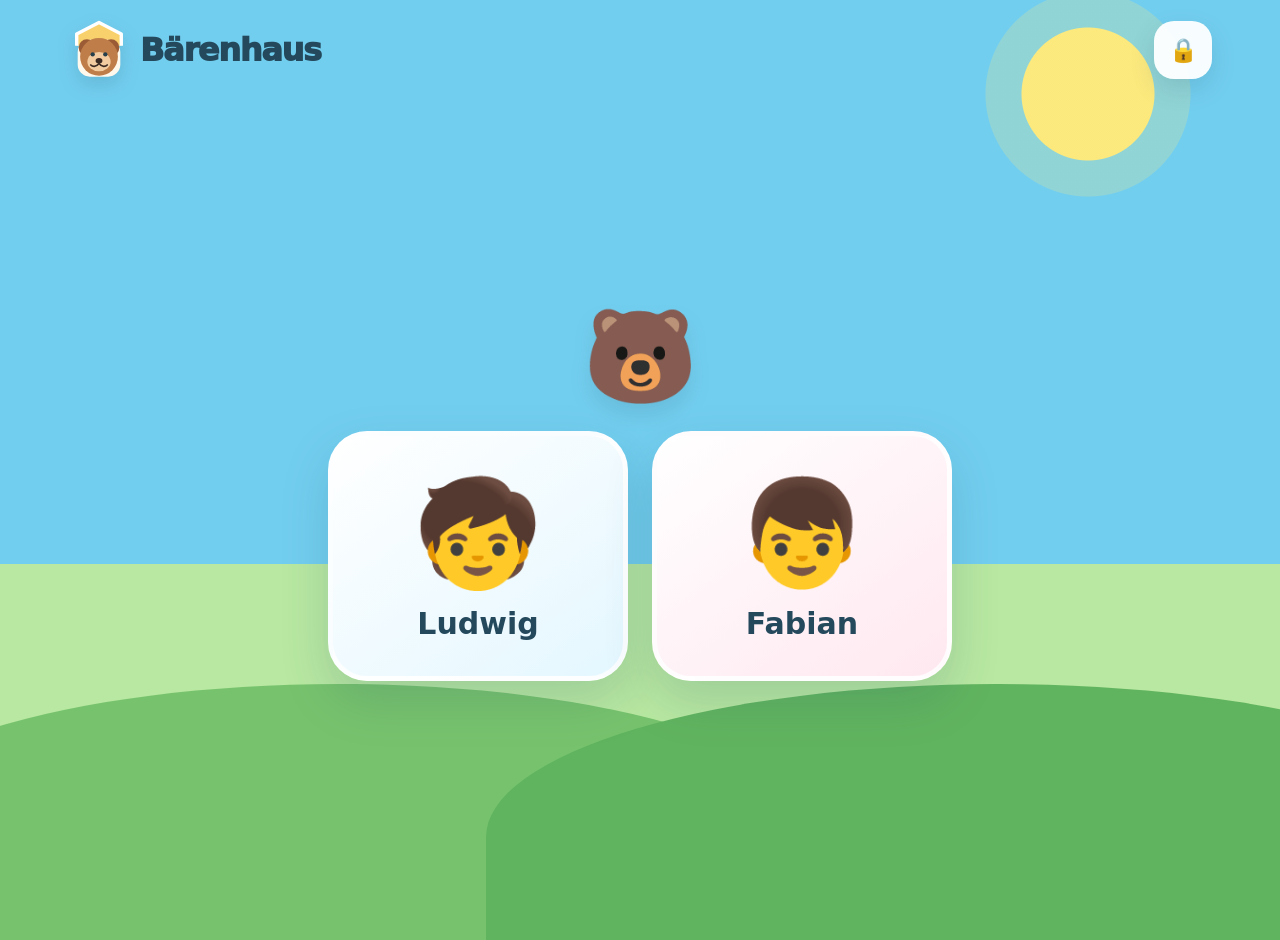
==== commit 0f2b9d32: "Add files via upload" ====
--- a/index.html
+++ b/index.html
@@ -1,488 +1,21 @@
 <!doctype html>
 <html lang="de">
 <head>
-<meta charset="utf-8">
-<meta name="viewport" content="width=device-width,initial-scale=1,viewport-fit=cover,user-scalable=no">
-<meta name="theme-color" content="#69ccef">
-<link rel="manifest" href="./manifest.webmanifest">
-<link rel="icon" href="./icons/icon.svg" type="image/svg+xml">
-<title>Bärflix</title>
-<style>
-:root{
-  --ink:#21465a;--muted:#607d8b;--sky:#6dcef1;--cream:#fffaf2;--yellow:#ffd75f;
-  --pink:#ff9db7;--green:#89d291;--blue:#82cdf1;--purple:#a99bec;--red:#ff8c7d;
-  --shadow:0 18px 42px rgba(30,79,103,.18);--shadow2:0 9px 22px rgba(30,79,103,.14);
-  font-family:ui-rounded,"SF Pro Rounded",system-ui,-apple-system,BlinkMacSystemFont,"Segoe UI",sans-serif
-}
-*{box-sizing:border-box;-webkit-tap-highlight-color:transparent}
-html,body{margin:0;min-height:100%;color:var(--ink);background:#8bd5f2}
-body{min-height:100vh;overflow-x:hidden}
-button,input,select,textarea{font:inherit}
-button{cursor:pointer}
-.hidden{display:none!important}
-.world{position:fixed;inset:0;overflow:hidden;pointer-events:none;background:linear-gradient(#6dcdf1 0,#c8f0ff 61%,#a7dc8e 62%,#83c671 100%)}
-.sun{position:absolute;right:7%;top:6%;width:92px;height:92px;border-radius:50%;background:#ffe778;box-shadow:0 0 50px rgba(255,238,140,.8)}
-.cloud{position:absolute;width:140px;height:48px;border-radius:999px;background:rgba(255,255,255,.9);animation:cloud 30s linear infinite}
-.cloud:before,.cloud:after{content:"";position:absolute;background:#fff;border-radius:50%}
-.cloud:before{width:62px;height:62px;left:20px;top:-28px}.cloud:after{width:82px;height:82px;right:10px;top:-43px}
-.c1{top:14%;left:-180px}.c2{top:30%;left:-260px;transform:scale(.7);animation-delay:-14s}
-@keyframes cloud{to{translate:calc(100vw + 450px) 0}}
-.hill{position:absolute;border-radius:50% 50% 0 0;background:#78bd69;bottom:-14%;height:34%;width:68%}
-.h1{left:-15%}.h2{right:-20%;background:#63ad5f}.flowers{position:absolute;left:3%;right:3%;bottom:5%;font-size:28px;letter-spacing:28px;opacity:.8}
-.app{position:relative;z-index:2;max-width:1180px;min-height:100vh;margin:auto;padding:max(14px,env(safe-area-inset-top)) 18px max(16px,env(safe-area-inset-bottom))}
-.topbar{height:74px;display:flex;align-items:center;justify-content:space-between}
-.brand{display:flex;align-items:center;gap:10px}
-.brand svg{width:58px;height:58px;filter:drop-shadow(0 8px 8px rgba(31,73,92,.2))}
-.brandName{font-size:34px;font-weight:1000;letter-spacing:-1.5px}
-.iconBtn,.backBtn{border:0;background:rgba(255,255,255,.92);color:var(--ink);box-shadow:var(--shadow2);display:grid;place-items:center}
-.iconBtn{width:54px;height:54px;border-radius:18px;font-size:25px}
-.backBtn{width:58px;height:58px;border-radius:20px;font-size:29px}
-.iconBtn:active,.backBtn:active,.profile:active,.ticket:active,.filter:active,.series:active,.episode:active{transform:scale(.94)}
-.main{padding:8px 0 26px}
-.glass{background:rgba(255,255,255,.88);border:4px solid rgba(255,255,255,.62);border-radius:34px;box-shadow:var(--shadow);backdrop-filter:blur(13px)}
-.profileIntro{display:grid;place-items:center;padding:16px 10px 2px}
-.bigBear{font-size:102px;filter:drop-shadow(0 12px 10px rgba(40,74,91,.13));animation:bob 3.4s ease-in-out infinite}
-@keyframes bob{50%{transform:translateY(-8px) rotate(3deg)}}
-.profiles{display:grid;grid-template-columns:repeat(2,minmax(0,290px));justify-content:center;gap:24px;margin:18px auto 0}
-.profile{border:5px solid rgba(255,255,255,.78);border-radius:38px;min-height:255px;background:linear-gradient(145deg,#fff,#e9f8ff);box-shadow:var(--shadow);color:var(--ink);padding:22px}
-.profile:nth-child(2){background:linear-gradient(145deg,#fff,#fff0f5)}
-.avatar{font-size:108px;line-height:1.1}.profileName{font-size:31px;font-weight:1000;margin-top:12px}
-.ticketWrap{padding:22px;margin-top:14px}
-.ticketHeader{display:flex;align-items:center;justify-content:center;min-height:90px;font-size:76px}
-.tickets{display:grid;grid-template-columns:repeat(3,1fr);gap:20px}
-.ticket{border:5px solid rgba(255,255,255,.75);border-radius:36px;min-height:235px;display:grid;place-items:center;box-shadow:var(--shadow);font-size:92px;position:relative;overflow:hidden}
-.ticket:after{content:"";position:absolute;left:-20%;right:-20%;height:45%;bottom:-24%;background:rgba(255,255,255,.34);border-radius:50%}
-.ticket.short{background:linear-gradient(145deg,#ffeb8c,#ffc965)}.ticket.normal{background:linear-gradient(145deg,#ffbfd0,#ff8faa)}.ticket.bonus{background:linear-gradient(145deg,#b9ebff,#74c8ec)}
-.kidBar{display:flex;align-items:center;gap:10px;margin:4px 0 16px}
-.kidBubble{width:62px;height:62px;border-radius:22px;background:rgba(255,255,255,.92);display:grid;place-items:center;font-size:39px;box-shadow:var(--shadow2)}
-.bearBubble{margin-left:auto;font-size:52px;animation:bob 3.4s ease-in-out infinite}
-.filters{display:flex;gap:12px;overflow-x:auto;padding:4px 2px 15px;scrollbar-width:none}
-.filters::-webkit-scrollbar{display:none}
-.filter{flex:0 0 84px;height:84px;border:4px solid rgba(255,255,255,.8);border-radius:27px;background:rgba(255,255,255,.86);box-shadow:var(--shadow2);font-size:39px}
-.filter.active{outline:6px solid rgba(255,216,92,.75);transform:translateY(-3px)}
-.seriesGrid{display:grid;grid-template-columns:repeat(4,1fr);gap:18px}
-.series{border:0;border-radius:30px;overflow:hidden;background:white;box-shadow:var(--shadow);padding:0;position:relative;aspect-ratio:16/11}
-.series img{width:100%;height:100%;object-fit:cover;display:block}
-.series:after{content:"▶";position:absolute;right:13px;bottom:13px;width:56px;height:56px;border-radius:50%;display:grid;place-items:center;background:rgba(255,255,255,.93);color:#284b5e;font-size:25px;box-shadow:0 7px 18px rgba(23,61,79,.25);padding-left:4px}
-.seriesTitle{position:absolute;left:0;right:0;bottom:0;padding:45px 70px 13px 14px;color:#fff;font-weight:1000;font-size:19px;text-align:left;background:linear-gradient(transparent,rgba(14,42,57,.83));text-shadow:0 2px 3px rgba(0,0,0,.35)}
-.episodeGrid{display:grid;grid-template-columns:repeat(3,1fr);gap:19px}
-.episode{border:0;border-radius:29px;overflow:hidden;background:#fff;box-shadow:var(--shadow);padding:0;position:relative;aspect-ratio:16/9}
-.episode img{width:100%;height:100%;object-fit:cover;display:block}
-.playCircle{position:absolute;inset:0;margin:auto;width:76px;height:76px;border-radius:50%;display:grid;place-items:center;background:rgba(255,255,255,.94);font-size:34px;padding-left:5px;box-shadow:0 10px 25px rgba(19,54,71,.26)}
-.favBtn{position:absolute;right:11px;top:11px;width:52px;height:52px;border:0;border-radius:18px;background:rgba(255,255,255,.93);font-size:25px;box-shadow:var(--shadow2)}
-.emptyBear{display:grid;place-items:center;min-height:300px;font-size:100px}
-.player{position:fixed;inset:0;z-index:500;background:#0e222c;display:grid;grid-template-rows:76px 1fr}
-.playerTop{display:flex;align-items:center;padding:10px 14px;background:#102a36}
-.player iframe{width:100%;height:100%;border:0}
-.playerDone{position:absolute;inset:0;display:grid;place-items:center;background:linear-gradient(#6dcef1,#a7dc8e);font-size:100px}
-.toast{position:fixed;left:50%;bottom:max(30px,env(safe-area-inset-bottom));translate:-50% 18px;background:#244b60;color:#fff;padding:12px 18px;border-radius:999px;font-weight:900;opacity:0;transition:.2s;pointer-events:none;z-index:800}
-.toast.show{opacity:1;translate:-50% 0}
-.overlay{position:fixed;inset:0;z-index:650;background:rgba(16,42,55,.58);backdrop-filter:blur(8px);display:grid;place-items:center;padding:18px}
-.modal{width:min(850px,100%);max-height:92vh;overflow:auto;background:#fff;border-radius:31px;padding:24px;box-shadow:0 30px 90px rgba(0,0,0,.28)}
-.modalHead{display:flex;align-items:center;gap:12px}.modalHead h2{margin:0;font-size:29px}.spacer{flex:1}
-.btn{border:0;border-radius:17px;background:#edf5f8;color:var(--ink);padding:12px 15px;font-weight:900}.btn.primary{background:var(--yellow)}.btn.danger{background:#ffdce2}.btn.full{width:100%}
-.form{display:grid;gap:13px;margin-top:18px}.field{display:grid;gap:6px}.field label{font-weight:900}.field input,.field select,.field textarea{border:2px solid #d9e7ed;border-radius:15px;padding:12px;background:#fbfdfe;width:100%}
-.tabs{display:flex;gap:8px;overflow:auto;margin:18px 0}.tab.active{background:var(--yellow)}
-.adminGrid{display:grid;grid-template-columns:repeat(3,1fr);gap:12px}.stat{padding:16px;border-radius:20px;background:#f1f8fa;text-align:center}.stat b{display:block;font-size:29px}
-.adminList{display:grid;gap:10px}.adminItem{display:flex;gap:10px;align-items:center;padding:12px;background:#f1f7f9;border-radius:17px}.adminThumb{width:95px;aspect-ratio:16/10;border-radius:13px;object-fit:cover}.small{font-size:13px;color:var(--muted)}
-.switch{display:flex;align-items:center;justify-content:space-between;gap:12px;padding:12px;background:#f1f7f9;border-radius:17px}
-.stickerGrid{display:grid;grid-template-columns:repeat(6,1fr);gap:13px;margin-top:18px}.sticker{aspect-ratio:1;border-radius:22px;background:#eef4f7;border:3px dashed #bfd0d8;display:grid;place-items:center;font-size:43px}.sticker.on{background:linear-gradient(145deg,#fff3a8,#ffd3dd);border:3px solid white;box-shadow:var(--shadow2)}
-@media(max-width:900px){.seriesGrid{grid-template-columns:repeat(3,1fr)}.episodeGrid{grid-template-columns:repeat(2,1fr)}}
-@media(max-width:650px){
- .app{padding-left:12px;padding-right:12px}.brandName{font-size:28px}.brand svg{width:49px;height:49px}.topbar{height:66px}
- .bigBear{font-size:82px}.profiles{gap:12px}.profile{min-height:205px;padding:13px}.avatar{font-size:78px}.profileName{font-size:24px}
- .ticketWrap{padding:14px}.tickets{gap:11px}.ticket{min-height:170px;font-size:66px;border-radius:28px}
- .filter{flex-basis:70px;height:70px;font-size:32px;border-radius:23px}.seriesGrid{grid-template-columns:repeat(2,1fr);gap:12px}
- .series{border-radius:23px}.seriesTitle{font-size:15px;padding:38px 55px 10px 11px}.series:after{width:45px;height:45px;font-size:20px;right:9px;bottom:9px}
- .episodeGrid{grid-template-columns:1fr 1fr;gap:12px}.episode{border-radius:22px}.playCircle{width:60px;height:60px;font-size:27px}.favBtn{width:44px;height:44px;font-size:21px}
- .modal{padding:18px;border-radius:25px}.adminGrid{grid-template-columns:1fr}.stickerGrid{grid-template-columns:repeat(3,1fr)}
-}
-</style>
+  <meta charset="utf-8">
+  <meta name="viewport" content="width=device-width,initial-scale=1,viewport-fit=cover,user-scalable=no">
+  <meta name="theme-color" content="#76cfee">
+  <meta name="apple-mobile-web-app-capable" content="yes">
+  <meta name="apple-mobile-web-app-status-bar-style" content="default">
+  <meta name="apple-mobile-web-app-title" content="Bärenhaus">
+  <link rel="manifest" href="./manifest.webmanifest">
+  <link rel="apple-touch-icon" href="./assets/icons/apple-touch-icon.png">
+  <link rel="icon" href="./assets/icons/icon-192.png">
+  <link rel="stylesheet" href="./styles.css">
+  <title>Bärenhaus</title>
 </head>
 <body>
-<div class="world">
-  <div class="sun"></div><div class="cloud c1"></div><div class="cloud c2"></div>
-  <div class="hill h1"></div><div class="hill h2"></div><div class="flowers">🌼 🌸 🌼 🌷 🌼 🌸</div>
-</div>
-<div id="root"></div><div id="toast" class="toast"></div>
-<script>
-'use strict';
-
-const VERSION='9.1.0';
-const KEY='baerflix.v91';
-const LEGACY=['baerflix.v9','baerflix.complete.v8','baerflix.complete.v7','baerflix.complete.v6'];
-const STICKERS=['🌟','🚗','🚒','🐝','🦋','✈️','🚂','🎵','🌙','🍿','🐯','🧸'];
-
-const CURATED=[
-  {id:'blaze',title:'Blaze',emoji:'🚙',category:'garage',source:'Nick Jr. Deutschland',episodes:[
-    {id:'blaze-recycling',title:'Die Recycling-Kraft',youtubeId:'ePqD4j_3nj4'},
-    {id:'blaze-stories',title:'Fantastische Geschichten',youtubeId:'AvbtG7JhFH4'},
-    {id:'blaze-thief',title:'Blaze stellt die Diebin',youtubeId:'uPjeikJPATo'}
-  ]},
-  {id:'hotwheels',title:"Hot Wheels",emoji:'🏎️',category:'garage',source:'Hot Wheels Deutschland',episodes:[
-    {id:'hot-pizza',title:'Das Rennen um 500 Pizzen',youtubeId:'KNYlz2JZgkw'},
-    {id:'hot-city',title:'Ärger in Hot Wheels City',youtubeId:'5jJ89j5J_cc'},
-    {id:'hot-countdown',title:'Countdown zum großen Rennen',youtubeId:'9uFQ8siwxKY'}
-  ]},
-  {id:'sam',title:'Feuerwehrmann Sam',emoji:'🚒',category:'garage',source:'Feuerwehrmann Sam – offizieller Kanal',episodes:[
-    {id:'sam-paths',title:'Auf gefährlichen Pfaden',youtubeId:'QpxmwO75HwI'},
-    {id:'sam-rescuers',title:'Die jungen Retter',youtubeId:'vuFDwO_sg2M'},
-    {id:'sam-station',title:'Feuer in der Feuerwache',youtubeId:'ibcsuD-sKNg'}
-  ]},
-  {id:'superwings',title:'Super Wings',emoji:'✈️',category:'garage',source:'Offizieller TOGGO-Kanal',episodes:[
-    {id:'sw-whale',title:'Jett und der Wal',youtubeId:'TjOyEoaXGwc'},
-    {id:'sw-pumpkin',title:'Der rollende Riesenkürbis',youtubeId:'GTBe9EegFk4'},
-    {id:'sw-space',title:'Hilfe im Weltall',youtubeId:'K7KI1jlznpQ'}
-  ]},
-  {id:'thomas',title:'Thomas & seine Freunde',emoji:'🚂',category:'garage',source:'Thomas & seine Freunde Deutschland',episodes:[
-    {id:'thomas-chaos',title:'Alles wird chaotisch',youtubeId:'fTn9v2wZCuY'},
-    {id:'thomas-ride',title:'Fahr mit Thomas mit',youtubeId:'YbtYL77L9gI'},
-    {id:'thomas-adventure',title:'Los geht’s ins Abenteuer',youtubeId:'r9Ii9iBShV0'}
-  ]},
-  {id:'fixies',title:'Die Fixies',emoji:'🔧',category:'tree',source:'Die Fixies – offizieller Kanal',episodes:[
-    {id:'fix-lever',title:'Der Hebel',youtubeId:'_o_x1oZgVB0'},
-    {id:'fix-costume',title:'Das besondere Kostüm',youtubeId:'U8IehMa4qqw'},
-    {id:'fix-lie',title:'Wer lügt hier?',youtubeId:'wpE_2ONdUnw'}
-  ]},
-  {id:'tautropfen',title:'Die Tautropfentagebücher',emoji:'🧚',category:'tree',source:'Netflix',episodes:[
-    {id:'dew-letter',title:'Briefabenteuer',youtubeId:'TRdg_1vcqs4'},
-    {id:'dew-piggy',title:'Sparschweinchenprobleme',youtubeId:'C5zu9tRD7N8'},
-    {id:'dew-tooth',title:'Unternehmen Zahnfee',youtubeId:'Z0pN9zu7qag'}
-  ]},
-  {id:'daniel',title:'Tiger Daniel',emoji:'🐯',category:'bed',source:'Offizieller TOGGO-Kanal',episodes:[
-    {id:'daniel-dragon',title:'Der Drachentanz',youtubeId:'yPBL-L0Z4S8'},
-    {id:'daniel-crown',title:'Die schmutzige Krone',youtubeId:'NWAgXc8uaQY'},
-    {id:'daniel-fair',title:'Der Jahrmarkt',youtubeId:'xEQqfUCGj7Q'}
-  ]},
-  {id:'bing',title:'Bing',emoji:'🐰',category:'bed',source:'Bing Deutsch – offizieller Kanal',episodes:[
-    {id:'bing-ten',title:'Zehn ganze Folgen',youtubeId:'EDib6rG13_E'},
-    {id:'bing-five',title:'Fünf ganze Folgen',youtubeId:'vPbYyG-7SJ4'},
-    {id:'bing-new',title:'Neue ganze Folgen',youtubeId:'7Hh_fh0owqQ'}
-  ]},
-  {id:'lichterkinder',title:'Lichterkinder',emoji:'🎵',category:'stage',source:'Lichterkinder – offizieller Kanal',episodes:[
-    {id:'licht-biene',title:'Guck mal diese Biene da',youtubeId:'I1Ns-nVULzA'},
-    {id:'licht-dino',title:'Der kleine Dino',youtubeId:'jT5fCSki8pc'},
-    {id:'licht-body',title:'Körperteil Blues',youtubeId:'iXFAunwnIxE'}
-  ]}
-];
-
-function defaults(){
-  return {
-    version:VERSION,pin:'1234',
-    kids:[{id:'ludwig',name:'Ludwig',avatar:'🧒',minutes:20},{id:'fabian',name:'Fabian',avatar:'👦',minutes:15}],
-    collections:structuredClone(CURATED),
-    favorites:{ludwig:[],fabian:[]},history:[],
-    settings:{smartSort:true},createdAt:new Date().toISOString()
-  };
-}
-function arr(v){return Array.isArray(v)?v:[]}
-function esc(v){return String(v??'').replace(/[&<>"']/g,m=>({'&':'&amp;','<':'&lt;','>':'&gt;','"':'&quot;',"'":'&#39;'}[m]))}
-function slug(v){return String(v||'').toLowerCase().normalize('NFD').replace(/[\u0300-\u036f]/g,'').replace(/[^a-z0-9]+/g,'')}
-function uid(p='id'){return p+'-'+Date.now().toString(36)+'-'+Math.random().toString(36).slice(2,7)}
-function yt(v){v=String(v||'').trim();if(/^[\w-]{11}$/.test(v))return v;const m=v.match(/(?:youtu\.be\/|v=|embed\/|shorts\/)([\w-]{11})/);return m?m[1]:''}
-function thumb(id){return `https://i.ytimg.com/vi/${id}/hqdefault.jpg`}
-function poster(emoji){return 'data:image/svg+xml,'+encodeURIComponent(`<svg xmlns="http://www.w3.org/2000/svg" width="640" height="400"><defs><linearGradient id="g" x1="0" y1="0" x2="1" y2="1"><stop stop-color="#d8f4ff"/><stop offset="1" stop-color="#fff1c7"/></linearGradient></defs><rect width="100%" height="100%" rx="35" fill="url(#g)"/><text x="50%" y="58%" text-anchor="middle" font-size="150">${emoji||'🐻'}</text></svg>`)}
-function normalizeCategory(c){
-  const x=String(c||'').toLowerCase();
-  if(x.includes('musik')||x==='stage')return'stage';
-  if(x.includes('nacht')||x==='bed')return'bed';
-  if(x.includes('tier')||x.includes('wissen')||x==='tree')return'tree';
-  return'garage';
-}
-function cleanEpisodes(list, used){
-  const out=[];
-  for(const e of arr(list)){
-    const id=yt(e.youtubeId||e.url||e.link);
-    if(!id||used.has(id))continue;
-    used.add(id);
-    out.push({id:String(e.id||uid('episode')),title:String(e.title||'Folge'),youtubeId:id});
-  }
-  return out;
-}
-function mergeCollections(raw){
-  const usedVideos=new Set();
-  const curated=structuredClone(CURATED).map(c=>({...c,active:true,audience:['all'],episodes:cleanEpisodes(c.episodes,usedVideos)}));
-  const byTitle=new Map(curated.map(c=>[slug(c.title),c]));
-  const knownEmpty=new Set(['puffinrock','bobderbaumeister','simon','bienemaja','leoderlastwagen','singmitmir']);
-  for(const old of arr(raw)){
-    const title=String(old?.title||'').trim();
-    if(!title)continue;
-    const key=slug(title);
-    const incoming=cleanEpisodes(old.episodes,new Set()); // local cleanup first
-    if(!incoming.length){
-      if(knownEmpty.has(key)||byTitle.has(key))continue;
-      continue; // No empty cards in the child area.
-    }
-    const target=byTitle.get(key);
-    if(target){
-      for(const e of incoming){
-        if(!usedVideos.has(e.youtubeId)){usedVideos.add(e.youtubeId);target.episodes.push(e)}
-      }
-      continue;
-    }
-    const episodes=[];
-    for(const e of incoming){
-      if(!usedVideos.has(e.youtubeId)){usedVideos.add(e.youtubeId);episodes.push(e)}
-    }
-    if(!episodes.length)continue;
-    const custom={
-      id:String(old.id||uid('series')),title,
-      emoji:String(old.emoji||'🎬'),category:normalizeCategory(old.category),
-      source:String(old.source||'Eigener Eintrag'),active:old.active!==false,
-      audience:arr(old.audience).length?arr(old.audience):['all'],episodes
-    };
-    byTitle.set(key,custom);curated.push(custom);
-  }
-  return curated.filter(c=>c.episodes.length>0);
-}
-function normalize(raw){
-  const d=defaults(),s=raw&&typeof raw==='object'?raw:{};
-  const kids=arr(s.kids).length?arr(s.kids):d.kids;
-  const collections=mergeCollections(s.collections);
-  const validIds=new Set(collections.flatMap(c=>c.episodes.map(e=>e.id)));
-  const favorites={};
-  for(const k of kids){
-    favorites[String(k.id||'kid')]=[...new Set(arr(s.favorites?.[k.id]).filter(id=>validIds.has(id)))];
-  }
-  const history=arr(s.history).filter(h=>validIds.has(h.episodeId)).slice(-800);
-  return {
-    version:VERSION,
-    pin:/^\d{4,8}$/.test(String(s.pin||''))?String(s.pin):'1234',
-    kids:kids.map((k,i)=>({id:String(k.id||('kid-'+i)),name:String(k.name||'Kind'),avatar:String(k.avatar||'🧒'),minutes:Math.max(5,Math.min(180,Number(k.minutes)||15))})),
-    collections,favorites,history,
-    settings:{...d.settings,...(s.settings||{})},
-    createdAt:s.createdAt||d.createdAt
-  };
-}
-function load(){
-  try{
-    const own=localStorage.getItem(KEY);
-    if(own)return normalize(JSON.parse(own));
-    for(const key of LEGACY){
-      const raw=localStorage.getItem(key);
-      if(raw)return normalize(JSON.parse(raw));
-    }
-  }catch(e){console.error(e)}
-  return defaults();
-}
-function save(){state.version=VERSION;localStorage.setItem(KEY,JSON.stringify(state))}
-let state=load(),screen='profiles',kid=null,ticket=null,filter='all',seriesId=null,modal=null,adminTab='overview',playerTimer=null;
-save();
-
-const root=document.getElementById('root');
-function toast(msg){const t=document.getElementById('toast');t.textContent=msg;t.classList.add('show');clearTimeout(toast.timer);toast.timer=setTimeout(()=>t.classList.remove('show'),1800)}
-function bearLogo(){return `<svg viewBox="0 0 120 120" aria-hidden="true"><circle cx="28" cy="28" r="19" fill="#915631"/><circle cx="92" cy="28" r="19" fill="#915631"/><circle cx="60" cy="62" r="47" fill="#bd7c48"/><ellipse cx="60" cy="72" rx="28" ry="24" fill="#f1c89c"/><circle cx="43" cy="55" r="5" fill="#243c48"/><circle cx="77" cy="55" r="5" fill="#243c48"/><ellipse cx="60" cy="69" rx="8" ry="6" fill="#372822"/><path d="M60 75c-7 9-16 7-19 3m19-3c7 9 16 7 19 3" fill="none" stroke="#372822" stroke-width="4" stroke-linecap="round"/><circle cx="39" cy="67" r="5" fill="#e78e8b"/><circle cx="81" cy="67" r="5" fill="#e78e8b"/></svg>`}
-function shell(content,opts={}){
-  return `<div class="app"><header class="topbar"><div class="brand">${bearLogo()}<div class="brandName">Bärflix</div></div><button class="iconBtn" data-action="parent" aria-label="Elternbereich">🔒</button></header><main class="main">${content}</main></div>`;
-}
-function visibleCollections(){
-  if(!kid)return[];
-  return state.collections.filter(c=>c.active&&c.episodes.length&&(c.audience.includes('all')||c.audience.includes(kid.id)));
-}
-function score(c){
-  const ids=new Set(c.episodes.map(e=>e.id));let n=0;
-  for(const h of state.history)if(h.kidId===kid?.id&&ids.has(h.episodeId))n+=3;
-  for(const id of arr(state.favorites[kid?.id]))if(ids.has(id))n+=5;
-  return n;
-}
-function sorted(cols){return state.settings.smartSort?[...cols].sort((a,b)=>score(b)-score(a)||a.title.localeCompare(b.title,'de')):cols}
-function earned(){return Math.min(STICKERS.length,Math.floor(state.history.filter(h=>h.kidId===kid?.id).length/2))}
-function profilesView(){
-  return shell(`<div class="profileIntro"><div class="bigBear">🐻</div></div><div class="profiles">${state.kids.map(k=>`<button class="profile" data-kid="${esc(k.id)}" aria-label="${esc(k.name)}"><div class="avatar">${esc(k.avatar)}</div><div class="profileName">${esc(k.name)}</div></button>`).join('')}</div>`);
-}
-function ticketsView(){
-  return shell(`<button class="backBtn" data-action="backProfiles" aria-label="Zurück">←</button><section class="glass ticketWrap"><div class="ticketHeader">${esc(kid.avatar)} 🎟️</div><div class="tickets"><button class="ticket short" data-ticket="short" aria-label="Kleines Ticket">🐣</button><button class="ticket normal" data-ticket="normal" aria-label="Normales Ticket">🎟️</button><button class="ticket bonus" data-ticket="bonus" aria-label="Bonus-Ticket">⭐</button></div></section>`);
-}
-function seriesCard(c){
-  const cover=c.episodes[0]?.youtubeId;
-  return `<button class="series" data-series="${esc(c.id)}" aria-label="${esc(c.title)}"><img src="${cover?thumb(cover):poster(c.emoji)}" onerror="this.onerror=null;this.src='${poster(c.emoji)}'" alt=""><span class="seriesTitle">${esc(c.title)}</span></button>`;
-}
-function libraryView(){
-  if(!kid){screen='profiles';return profilesView()}
-  if(ticket&&Date.now()>=ticket.expiresAt){ticket=null;screen='tickets';return ticketsView()}
-  let cols=visibleCollections();
-  if(filter!=='all')cols=cols.filter(c=>c.category===filter);
-  cols=sorted(cols);
-  return shell(`<div class="kidBar"><button class="backBtn" data-action="backProfiles" aria-label="Profile">←</button><div class="kidBubble">${esc(kid.avatar)}</div><button class="iconBtn" data-action="stickers" aria-label="Stickerbuch">⭐</button><div class="bearBubble">🐻</div></div>
-  <div class="filters">
-    ${[['all','🏠','Alle'],['garage','🚗','Fahrzeuge'],['tree','🐾','Entdecken'],['stage','🎵','Musik'],['bed','🌙','Ruhig']].map(([id,icon,label])=>`<button class="filter ${filter===id?'active':''}" data-filter="${id}" aria-label="${label}">${icon}</button>`).join('')}
-  </div>
-  <div class="seriesGrid">${cols.map(seriesCard).join('')}</div>`);
-}
-function collectionView(){
-  const c=state.collections.find(x=>x.id===seriesId);
-  if(!c||!c.episodes.length){screen='library';return libraryView()}
-  return shell(`<div class="kidBar"><button class="backBtn" data-action="backLibrary" aria-label="Zurück">←</button><div class="kidBubble">${esc(c.emoji||'🎬')}</div><div class="bearBubble">🐻</div></div>
-  <div class="episodeGrid">${c.episodes.map(e=>`<div class="episode"><button class="episode" data-play="${esc(e.id)}" data-c="${esc(c.id)}" aria-label="${esc(e.title)}"><img src="${thumb(e.youtubeId)}" onerror="this.onerror=null;this.src='${poster(c.emoji)}'" alt=""><span class="playCircle">▶</span></button><button class="favBtn" data-fav="${esc(e.id)}" aria-label="Favorit">${arr(state.favorites[kid.id]).includes(e.id)?'❤️':'🤍'}</button></div>`).join('')}</div>`);
-}
-function parentModal(){
-  return `<div class="overlay"><div class="modal"><div class="modalHead"><h2>Elternbereich</h2><span class="spacer"></span><button class="btn" data-action="closeModal">✕</button></div><div class="form"><div class="field"><label>PIN</label><input id="pinInput" inputmode="numeric" type="password" maxlength="8" autocomplete="off"></div><button class="btn primary full" data-action="unlock">Öffnen</button><div class="small">Notfall-PIN: 1234</div></div></div></div>`;
-}
-function stickerModal(){
-  return `<div class="overlay"><div class="modal"><div class="modalHead"><h2>${esc(kid?.name||'Kind')}s Sticker</h2><span class="spacer"></span><button class="btn" data-action="closeModal">✕</button></div><div class="stickerGrid">${STICKERS.map((s,i)=>`<div class="sticker ${i<earned()?'on':''}">${i<earned()?s:'🔒'}</div>`).join('')}</div></div></div>`;
-}
-function adminView(){
-  return shell(`<div class="glass" style="padding:20px"><div class="modalHead"><h2>Elternbereich</h2><span class="spacer"></span><button class="btn" data-action="exitAdmin">Fertig</button></div><div class="tabs">${[['overview','Übersicht'],['kids','Kinder'],['series','Serien'],['settings','Einstellungen'],['backup','Backup']].map(([id,label])=>`<button class="btn tab ${adminTab===id?'active':''}" data-tab="${id}">${label}</button>`).join('')}</div>${adminContent()}</div>`);
-}
-function adminContent(){
-  if(adminTab==='overview'){
-    return `<div class="adminGrid"><div class="stat"><b>${state.collections.length}</b>Serien</div><div class="stat"><b>${state.collections.reduce((n,c)=>n+c.episodes.length,0)}</b>Videos</div><div class="stat"><b>${state.history.length}</b>Starts</div></div><p class="small">Im Kinderbereich erscheinen ausschließlich Serien mit mindestens einem Video. Doppelte Videos werden automatisch entfernt.</p>`;
-  }
-  if(adminTab==='kids'){
-    return `<div class="adminList">${state.kids.map(k=>`<div class="adminItem"><div style="font-size:40px">${esc(k.avatar)}</div><div class="spacer"><b>${esc(k.name)}</b><div class="small">${k.minutes} Minuten beim normalen Ticket</div></div><button class="btn" data-edit-kid="${esc(k.id)}">Bearbeiten</button></div>`).join('')}</div>`;
-  }
-  if(adminTab==='series'){
-    return `<button class="btn primary" data-action="addSeries">Serie hinzufügen</button><div class="adminList" style="margin-top:12px">${state.collections.map(c=>`<div class="adminItem"><img class="adminThumb" src="${thumb(c.episodes[0].youtubeId)}" onerror="this.onerror=null;this.src='${poster(c.emoji)}'" alt=""><div class="spacer"><b>${esc(c.title)}</b><div class="small">${c.episodes.length} Videos · ${esc(c.source||'Quelle unbekannt')}</div></div><button class="btn" data-edit-series="${esc(c.id)}">Bearbeiten</button></div>`).join('')}</div>`;
-  }
-  if(adminTab==='settings'){
-    return `<div class="form"><div class="field"><label>Neue Eltern-PIN</label><input id="newPin" type="password" inputmode="numeric" maxlength="8" value="${esc(state.pin)}"></div><label class="switch"><span><b>Lieblingsserien automatisch nach vorn</b><br><span class="small">Die Auswertung bleibt nur auf diesem Gerät.</span></span><input id="smartSort" type="checkbox" ${state.settings.smartSort?'checked':''}></label><button class="btn primary" data-action="saveSettings">Speichern</button><button class="btn danger" data-action="resetApp">Alles zurücksetzen</button></div>`;
-  }
-  return `<div class="form"><button class="btn primary" data-action="export">Backup herunterladen</button><div class="field"><label>Backup importieren</label><input id="importFile" type="file" accept="application/json"></div><button class="btn" data-action="import">Importieren</button></div>`;
-}
-function editSeriesModal(id){
-  const c=id?state.collections.find(x=>x.id===id):{id:'',title:'',emoji:'🎬',category:'garage',source:'Eigener Eintrag',episodes:[]};
-  return `<div class="overlay"><div class="modal"><div class="modalHead"><h2>${id?'Serie bearbeiten':'Serie hinzufügen'}</h2><span class="spacer"></span><button class="btn" data-action="closeModal">✕</button></div><div class="form"><input type="hidden" id="seriesId" value="${esc(c.id)}"><div class="field"><label>Titel</label><input id="seriesTitle" value="${esc(c.title)}"></div><div class="field"><label>Symbol</label><input id="seriesEmoji" value="${esc(c.emoji||'🎬')}"></div><div class="field"><label>Bereich</label><select id="seriesCategory">${[['garage','Fahrzeuge'],['tree','Entdecken'],['stage','Musik'],['bed','Ruhig']].map(([v,l])=>`<option value="${v}" ${c.category===v?'selected':''}>${l}</option>`).join('')}</select></div><div class="field"><label>Quelle</label><input id="seriesSource" value="${esc(c.source||'')}"></div><div class="field"><label>Neuer YouTube-Link</label><input id="episodeUrl" placeholder="https://youtu.be/..."></div><div class="field"><label>Videotitel</label><input id="episodeTitle"></div><button class="btn primary" data-action="saveSeries">Speichern</button>${id?`<div class="adminList">${c.episodes.map(e=>`<div class="adminItem"><img class="adminThumb" src="${thumb(e.youtubeId)}" alt=""><div class="spacer"><b>${esc(e.title)}</b><div class="small">${esc(e.youtubeId)}</div></div><button class="btn danger" data-delete-episode="${esc(e.id)}" data-parent="${esc(c.id)}">Löschen</button></div>`).join('')}</div><button class="btn danger" data-delete-series="${esc(c.id)}">Serie löschen</button>`:''}</div></div></div>`;
-}
-function editKidModal(id){
-  const k=state.kids.find(x=>x.id===id);
-  return `<div class="overlay"><div class="modal"><div class="modalHead"><h2>Profil bearbeiten</h2><span class="spacer"></span><button class="btn" data-action="closeModal">✕</button></div><div class="form"><input type="hidden" id="kidId" value="${esc(k.id)}"><div class="field"><label>Name</label><input id="kidName" value="${esc(k.name)}"></div><div class="field"><label>Symbol</label><input id="kidAvatar" value="${esc(k.avatar)}"></div><div class="field"><label>Normales Ticket (Minuten)</label><input id="kidMinutes" type="number" min="5" max="180" value="${k.minutes}"></div><button class="btn primary" data-action="saveKid">Speichern</button></div></div></div>`;
-}
-function render(){
-  let html=screen==='profiles'?profilesView():screen==='tickets'?ticketsView():screen==='library'?libraryView():screen==='collection'?collectionView():screen==='admin'?adminView():profilesView();
-  if(modal==='parent')html+=parentModal();
-  if(modal==='stickers')html+=stickerModal();
-  if(typeof modal==='string'&&modal.startsWith('series:'))html+=editSeriesModal(modal.slice(7));
-  if(typeof modal==='string'&&modal.startsWith('kid:'))html+=editKidModal(modal.slice(4));
-  root.innerHTML=html;bind();
-}
-function bind(){
-  document.querySelectorAll('[data-kid]').forEach(b=>b.onclick=()=>{kid=state.kids.find(k=>k.id===b.dataset.kid);ticket=null;screen=kid?'tickets':'profiles';render()});
-  document.querySelectorAll('[data-ticket]').forEach(b=>b.onclick=()=>chooseTicket(b.dataset.ticket));
-  document.querySelectorAll('[data-filter]').forEach(b=>b.onclick=()=>{filter=b.dataset.filter;render()});
-  document.querySelectorAll('[data-series]').forEach(b=>b.onclick=()=>{seriesId=b.dataset.series;screen='collection';render()});
-  document.querySelectorAll('[data-play]').forEach(b=>b.onclick=()=>playEpisode(b.dataset.c,b.dataset.play));
-  document.querySelectorAll('[data-fav]').forEach(b=>b.onclick=e=>{e.stopPropagation();toggleFav(b.dataset.fav)});
-  document.querySelectorAll('[data-tab]').forEach(b=>b.onclick=()=>{adminTab=b.dataset.tab;render()});
-  document.querySelectorAll('[data-edit-series]').forEach(b=>b.onclick=()=>{modal='series:'+b.dataset.editSeries;render()});
-  document.querySelectorAll('[data-edit-kid]').forEach(b=>b.onclick=()=>{modal='kid:'+b.dataset.editKid;render()});
-  document.querySelectorAll('[data-delete-series]').forEach(b=>b.onclick=()=>deleteSeries(b.dataset.deleteSeries));
-  document.querySelectorAll('[data-delete-episode]').forEach(b=>b.onclick=()=>deleteEpisode(b.dataset.parent,b.dataset.deleteEpisode));
-  document.querySelectorAll('[data-action]').forEach(b=>b.onclick=()=>action(b.dataset.action));
-}
-function chooseTicket(type){
-  if(!kid){screen='profiles';return render()}
-  const base=Math.max(5,Number(kid.minutes)||15);
-  const minutes=type==='short'?Math.max(5,Math.round(base/2)):type==='bonus'?base+10:base;
-  ticket={type,minutes,expiresAt:Date.now()+minutes*60000};
-  filter='all';screen='library';render();
-}
-function action(a){
-  if(a==='parent'){modal='parent';return render()}
-  if(a==='closeModal'){modal=null;return render()}
-  if(a==='unlock'){
-    const pin=document.getElementById('pinInput')?.value||'';
-    if(pin===state.pin||pin==='1234'){modal=null;screen='admin';adminTab='overview';render()}
-    else toast('PIN stimmt nicht');
-  }
-  if(a==='backProfiles'){kid=null;ticket=null;screen='profiles';render()}
-  if(a==='backLibrary'){screen='library';render()}
-  if(a==='exitAdmin'){screen=kid&&ticket?'library':'profiles';render()}
-  if(a==='stickers'){modal='stickers';render()}
-  if(a==='addSeries'){modal='series:';render()}
-  if(a==='saveSeries')saveSeriesForm()
-  if(a==='saveKid')saveKidForm()
-  if(a==='saveSettings')saveSettings()
-  if(a==='resetApp')resetApp()
-  if(a==='export')exportBackup()
-  if(a==='import')importBackup()
-}
-function toggleFav(id){
-  if(!kid)return;
-  const list=arr(state.favorites[kid.id]);
-  state.favorites[kid.id]=list.includes(id)?list.filter(x=>x!==id):[...list,id];
-  save();render();
-}
-function playEpisode(cid,eid){
-  const c=state.collections.find(x=>x.id===cid),e=c?.episodes.find(x=>x.id===eid);
-  if(!e||!kid)return toast('🐻');
-  if(ticket&&Date.now()>=ticket.expiresAt){ticket=null;screen='tickets';render();return}
-  state.history.push({kidId:kid.id,collectionId:cid,episodeId:eid,at:new Date().toISOString()});
-  state.history=state.history.slice(-800);save();
-  const p=document.createElement('div');p.className='player';
-  p.innerHTML=`<div class="playerTop"><button class="backBtn" id="closePlayer" aria-label="Zurück">←</button></div><iframe allow="autoplay; encrypted-media; picture-in-picture" allowfullscreen src="https://www.youtube-nocookie.com/embed/${e.youtubeId}?autoplay=1&rel=0&modestbranding=1&playsinline=1"></iframe>`;
-  document.body.appendChild(p);
-  const close=()=>{clearInterval(playerTimer);p.remove()};
-  p.querySelector('#closePlayer').onclick=close;
-  clearInterval(playerTimer);
-  playerTimer=setInterval(()=>{
-    if(ticket&&Date.now()>=ticket.expiresAt){
-      clearInterval(playerTimer);p.innerHTML='<div class="playerDone">🐻💤</div>';
-      setTimeout(()=>{p.remove();ticket=null;screen='tickets';render()},1700);
-    }
-  },1000);
-}
-function saveSeriesForm(){
-  const id=document.getElementById('seriesId').value;
-  const title=document.getElementById('seriesTitle').value.trim();
-  const emoji=document.getElementById('seriesEmoji').value.trim()||'🎬';
-  const category=document.getElementById('seriesCategory').value;
-  const source=document.getElementById('seriesSource').value.trim()||'Eigener Eintrag';
-  const url=document.getElementById('episodeUrl').value.trim();
-  const epTitle=document.getElementById('episodeTitle').value.trim();
-  if(!title)return toast('Titel fehlt');
-  let c=id?state.collections.find(x=>x.id===id):null;
-  if(!c){c={id:uid('series'),title,emoji,category,source,active:true,audience:['all'],episodes:[]};state.collections.push(c)}
-  c.title=title;c.emoji=emoji;c.category=category;c.source=source;
-  if(url){
-    const video=yt(url);if(!video)return toast('Link nicht erkannt');
-    const duplicate=state.collections.some(x=>x.episodes.some(e=>e.youtubeId===video));
-    if(duplicate)return toast('Video ist schon vorhanden');
-    c.episodes.push({id:uid('episode'),title:epTitle||'Video',youtubeId:video});
-  }
-  if(!c.episodes.length){state.collections=state.collections.filter(x=>x.id!==c.id);modal=null;save();render();return toast('Leere Serie entfernt')}
-  state=normalize(state);save();modal=null;render();toast('Gespeichert');
-}
-function saveKidForm(){
-  const k=state.kids.find(x=>x.id===document.getElementById('kidId').value);if(!k)return;
-  k.name=document.getElementById('kidName').value.trim()||k.name;
-  k.avatar=document.getElementById('kidAvatar').value.trim()||k.avatar;
-  k.minutes=Math.max(5,Math.min(180,Number(document.getElementById('kidMinutes').value)||15));
-  save();modal=null;render();toast('Gespeichert');
-}
-function saveSettings(){
-  const pin=document.getElementById('newPin').value.trim();
-  if(!/^\d{4,8}$/.test(pin))return toast('PIN: 4–8 Ziffern');
-  state.pin=pin;state.settings.smartSort=document.getElementById('smartSort').checked;save();toast('Gespeichert');
-}
-function deleteSeries(id){
-  if(!confirm('Serie löschen?'))return;
-  state.collections=state.collections.filter(c=>c.id!==id);state=normalize(state);save();modal=null;render();
-}
-function deleteEpisode(cid,eid){
-  const c=state.collections.find(x=>x.id===cid);if(!c)return;
-  c.episodes=c.episodes.filter(e=>e.id!==eid);
-  if(!c.episodes.length){state.collections=state.collections.filter(x=>x.id!==cid);modal=null}
-  else modal='series:'+cid;
-  state=normalize(state);save();render();
-}
-function resetApp(){
-  if(!confirm('Bärflix wirklich zurücksetzen?'))return;
-  state=defaults();save();kid=null;ticket=null;filter='all';modal=null;screen='profiles';render();
-}
-function exportBackup(){
-  const blob=new Blob([JSON.stringify(state,null,2)],{type:'application/json'});
-  const a=document.createElement('a');a.href=URL.createObjectURL(blob);a.download='Baerflix-Backup-'+new Date().toISOString().slice(0,10)+'.json';a.click();
-  setTimeout(()=>URL.revokeObjectURL(a.href),600);
-}
-function importBackup(){
-  const file=document.getElementById('importFile')?.files?.[0];if(!file)return toast('Datei auswählen');
-  const reader=new FileReader();
-  reader.onload=()=>{try{state=normalize(JSON.parse(reader.result));save();toast('Importiert');render()}catch(e){toast('Datei fehlerhaft')}};
-  reader.readAsText(file);
-}
-window.addEventListener('error',e=>{console.error(e.error||e.message);toast('🐻')});
-if('serviceWorker' in navigator)window.addEventListener('load',()=>navigator.serviceWorker.register('./service-worker.js?v=91').catch(console.warn));
-render();
-</script>
+  <div id="root"></div>
+  <div id="toast" class="toast"></div>
+  <script type="module" src="./app.js"></script>
 </body>
 </html>
--- a/styles.css
+++ b/styles.css
@@ -0,0 +1,447 @@
+:root {
+  --ink: #24495c;
+  --soft-ink: #66808d;
+  --cream: #fffaf1;
+  --paper: rgba(255,255,255,.94);
+  --blue: #7dd2f1;
+  --blue-deep: #4eb5de;
+  --pink: #ff9fb9;
+  --yellow: #ffd765;
+  --green: #8dd38b;
+  --purple: #aa95e9;
+  --coral: #ff8b7e;
+  --shadow: 0 20px 48px rgba(43, 88, 109, .19);
+  --shadow-small: 0 10px 24px rgba(43, 88, 109, .16);
+  font-family: ui-rounded, "SF Pro Rounded", system-ui, -apple-system, BlinkMacSystemFont, "Segoe UI", sans-serif;
+  color: var(--ink);
+  background: #87d6f2;
+}
+
+* { box-sizing: border-box; -webkit-tap-highlight-color: transparent; }
+html, body { min-height: 100%; margin: 0; }
+body {
+  min-height: 100vh;
+  overflow-x: hidden;
+  background:
+    radial-gradient(circle at 85% 10%, rgba(255,234,123,.98) 0 66px, rgba(255,234,123,.22) 67px 102px, transparent 103px),
+    linear-gradient(180deg, #72ceef 0 60%, #b8e8a1 60% 100%);
+}
+body::before, body::after {
+  content: "";
+  position: fixed;
+  z-index: 0;
+  left: -12%;
+  right: 35%;
+  bottom: -10%;
+  height: 34%;
+  border-radius: 50% 50% 0 0;
+  background: #77c36d;
+  pointer-events: none;
+}
+body::after { left: 38%; right: -18%; background: #61b45f; }
+button, input, select { font: inherit; }
+button { cursor: pointer; }
+button:disabled { opacity: .35; cursor: default; }
+img, video { max-width: 100%; display: block; }
+
+#root { position: relative; z-index: 2; min-height: 100vh; }
+.app-shell {
+  width: min(1180px, 100%);
+  min-height: 100vh;
+  margin: 0 auto;
+  padding: max(12px, env(safe-area-inset-top)) 18px max(18px, env(safe-area-inset-bottom));
+}
+.topbar {
+  min-height: 76px;
+  display: flex;
+  align-items: center;
+  justify-content: space-between;
+  gap: 16px;
+}
+.brand { display: flex; align-items: center; gap: 10px; font-size: 32px; font-weight: 1000; letter-spacing: -1.3px; }
+.bear-logo { width: 62px; height: 62px; filter: drop-shadow(0 8px 9px rgba(41, 79, 98, .17)); }
+.top-actions { display: flex; gap: 10px; }
+.round-button {
+  width: 58px; height: 58px;
+  border: 0; border-radius: 20px;
+  background: rgba(255,255,255,.94);
+  color: var(--ink);
+  display: grid; place-items: center;
+  box-shadow: var(--shadow-small);
+  font-size: 27px;
+  font-weight: 1000;
+}
+.round-button:active, .room-card:active, .profile-card:active, .ticket-card:active,
+.series-card:active, .episode-play:active, .music-card:active, .task-card:active,
+.reward-card:active { transform: scale(.955); }
+.main-content { padding: 4px 0 30px; }
+.parent-button { font-size: 23px; }
+.home-button { font-size: 33px; }
+
+.profiles-page { min-height: calc(100vh - 100px); display: grid; align-content: center; gap: 20px; }
+.welcome-bear { text-align: center; font-size: 92px; animation: floatBear 3.4s ease-in-out infinite; filter: drop-shadow(0 13px 10px rgba(42,76,91,.12)); }
+@keyframes floatBear { 50% { transform: translateY(-9px) rotate(3deg); } }
+.profile-grid { display: grid; grid-template-columns: repeat(2, minmax(0, 300px)); justify-content: center; gap: 24px; }
+.profile-card {
+  min-height: 250px;
+  border: 5px solid rgba(255,255,255,.8);
+  border-radius: 39px;
+  background: linear-gradient(145deg, #fff, #e4f7ff);
+  box-shadow: var(--shadow);
+  color: var(--ink);
+  padding: 22px;
+}
+.profile-card.pink { background: linear-gradient(145deg, #fff, #ffe8f0); }
+.profile-card strong { display: block; font-size: 30px; margin-top: 10px; }
+.profile-avatar { font-size: 104px; line-height: 1.2; }
+
+.house-page { padding-top: 4px; }
+.kid-welcome { display: flex; align-items: end; justify-content: center; position: relative; height: 92px; }
+.profile-bubble {
+  position: absolute; left: 0; top: 9px;
+  width: 66px; height: 66px; border: 4px solid #fff; border-radius: 24px;
+  background: rgba(255,255,255,.93); box-shadow: var(--shadow-small); font-size: 38px;
+}
+.house-roof {
+  width: min(520px, 77vw);
+  height: 90px;
+  display: grid; place-items: center;
+  background: #f4bd58;
+  clip-path: polygon(50% 0, 100% 78%, 91% 100%, 9% 100%, 0 78%);
+  filter: drop-shadow(0 15px 14px rgba(57,87,95,.16));
+}
+.house-roof span { font-size: 50px; transform: translateY(14px); }
+.room-grid {
+  background: rgba(255,250,239,.93);
+  border: 6px solid rgba(255,255,255,.76);
+  border-radius: 35px;
+  padding: 20px;
+  box-shadow: var(--shadow);
+  display: grid;
+  grid-template-columns: repeat(2, minmax(0, 1fr));
+  gap: 17px;
+}
+.room-card {
+  min-height: 210px;
+  border: 0;
+  border-radius: 30px;
+  padding: 10px 13px 15px;
+  position: relative;
+  overflow: hidden;
+  box-shadow: inset 0 0 0 4px rgba(255,255,255,.65), var(--shadow-small);
+  color: var(--ink);
+  transition: transform .16s;
+}
+.room-card svg { width: 100%; height: 145px; }
+.room-card > span { display: block; font-size: 23px; font-weight: 1000; margin-top: -3px; }
+.flix-room { background: linear-gradient(145deg, #ffd6b6, #ff9c9e); }
+.day-room { background: linear-gradient(145deg, #fff0a5, #a8e2a5); }
+.music-room { background: linear-gradient(145deg, #d4c4ff, #ffbed6); }
+.treasure-room { background: linear-gradient(145deg, #ffe99a, #ffc36f); }
+.album-room { background: linear-gradient(145deg, #b9ebff, #82c9ed); }
+.room-card.wide { grid-column: 1 / -1; min-height: 190px; }
+.room-card.wide svg { height: 125px; }
+.room-badge, .star-badge, .ready-badge, .room-progress {
+  position: absolute; top: 12px; right: 12px;
+  min-width: 42px; height: 42px; padding: 0 10px;
+  border-radius: 15px; display: grid; place-items: center;
+  background: rgba(255,255,255,.94);
+  box-shadow: 0 7px 16px rgba(44,80,96,.17);
+  font-size: 17px; font-style: normal;
+}
+.ready-badge { top: 59px; background: #fff; color: #e25d70; }
+.star-badge { min-width: 65px; }
+
+.child-header { min-height: 75px; display: flex; align-items: center; gap: 11px; margin-bottom: 15px; }
+.child-avatar {
+  width: 62px; height: 62px; border-radius: 21px;
+  display: grid; place-items: center;
+  background: rgba(255,255,255,.93); box-shadow: var(--shadow-small);
+  font-size: 36px;
+}
+.header-bear { margin-left: auto; font-size: 50px; animation: floatBear 3.4s ease-in-out infinite; }
+.ticket-dots, .player-tickets { display: flex; align-items: center; gap: 6px; padding: 8px 12px; border-radius: 999px; background: rgba(255,255,255,.91); box-shadow: var(--shadow-small); }
+.ticket-dots i, .player-tickets i { width: 26px; height: 26px; display: grid; place-items: center; border-radius: 50%; background: #d8e4e9; color: white; font-size: 12px; font-style: normal; }
+.ticket-dots i.on, .player-tickets i { background: #ff9daf; }
+
+.ticket-page {
+  background: rgba(255,255,255,.89);
+  border: 5px solid rgba(255,255,255,.7);
+  border-radius: 36px;
+  padding: 19px;
+  box-shadow: var(--shadow);
+}
+.ticket-bear { text-align: center; font-size: 70px; margin: 0 0 12px; }
+.ticket-grid { display: grid; grid-template-columns: repeat(2, minmax(0, 1fr)); gap: 16px; }
+.ticket-grid.three .ticket-card.double { grid-column: 1 / -1; min-height: 190px; }
+.ticket-card {
+  min-height: 210px;
+  border: 0;
+  border-radius: 28px;
+  position: relative;
+  overflow: hidden;
+  box-shadow: inset 0 0 0 5px rgba(255,255,255,.62), var(--shadow-small);
+}
+.ticket-card::before, .ticket-card::after {
+  content: ""; position: absolute; top: 50%; width: 28px; height: 28px; border-radius: 50%; background: rgba(255,255,255,.92); transform: translateY(-50%);
+}
+.ticket-card::before { left: -14px; } .ticket-card::after { right: -14px; }
+.ticket-card.single { background: linear-gradient(145deg, #ffe887, #ffc75d); }
+.ticket-card.double { background: linear-gradient(145deg, #ffbfd1, #ff8faa); }
+.ticket-card.bonus { background: linear-gradient(145deg, #b4eaff, #70c5eb); }
+.ticket-holes {
+  position: absolute; left: 50%; top: 8px; bottom: 8px;
+  border-left: 4px dashed rgba(255,255,255,.65);
+  opacity: .45;
+}
+.ticket-symbols { display: flex; align-items: center; justify-content: center; gap: 18px; height: 100%; }
+.ticket-symbols i, .bonus-plays i {
+  width: 73px; height: 73px; border-radius: 50%;
+  display: grid; place-items: center;
+  background: rgba(255,255,255,.93);
+  color: #e05f76; font-style: normal; font-size: 30px; padding-left: 5px;
+  box-shadow: 0 9px 18px rgba(70,90,100,.17);
+}
+.ticket-symbols i.off, .bonus-plays i.off { opacity: .23; }
+.ticket-symbols em { font-size: 85px; font-style: normal; }
+.bonus-plays { position: absolute; bottom: 13px; left: 0; right: 0; display: flex; justify-content: center; gap: 7px; }
+.bonus-plays i { width: 29px; height: 29px; font-size: 11px; }
+.sleeping-card { min-height: 320px; display: grid; place-items: center; gap: 10px; font-size: 100px; }
+
+.series-grid { display: grid; grid-template-columns: repeat(3, minmax(0, 1fr)); gap: 17px; }
+.series-card {
+  aspect-ratio: 16 / 11;
+  border: 0; border-radius: 29px; overflow: hidden; position: relative;
+  background: #fff; box-shadow: var(--shadow);
+}
+.series-card img { width: 100%; height: 100%; object-fit: cover; }
+.series-card::after { content: ""; position: absolute; inset: 45% 0 0; background: linear-gradient(transparent, rgba(15,42,56,.88)); }
+.series-card strong { position: absolute; z-index: 2; left: 14px; right: 68px; bottom: 15px; color: #fff; text-align: left; font-size: 18px; text-shadow: 0 2px 4px rgba(0,0,0,.45); }
+.series-card i {
+  position: absolute; z-index: 3; right: 12px; bottom: 12px;
+  width: 50px; height: 50px; border-radius: 50%; display: grid; place-items: center;
+  background: rgba(255,255,255,.95); color: var(--ink); font-style: normal; font-size: 21px; padding-left: 4px;
+}
+
+.episode-grid, .music-grid { display: grid; grid-template-columns: repeat(3, minmax(0, 1fr)); gap: 17px; }
+.episode-card { aspect-ratio: 16 / 9; border-radius: 27px; overflow: hidden; position: relative; box-shadow: var(--shadow); background: #fff; }
+.episode-play, .music-card {
+  width: 100%; height: 100%; border: 0; padding: 0; position: relative; background: #fff;
+}
+.episode-play img, .music-card img { width: 100%; height: 100%; object-fit: cover; }
+.episode-play i, .music-card i {
+  position: absolute; inset: 0; margin: auto;
+  width: 70px; height: 70px; border-radius: 50%;
+  display: grid; place-items: center; background: rgba(255,255,255,.94);
+  color: var(--ink); font-style: normal; font-size: 30px; padding-left: 5px;
+  box-shadow: 0 10px 24px rgba(30,63,79,.28);
+}
+.favorite-button {
+  position: absolute; z-index: 3; right: 10px; top: 10px;
+  width: 49px; height: 49px; border: 0; border-radius: 17px; background: rgba(255,255,255,.94); box-shadow: var(--shadow-small); font-size: 24px;
+}
+.music-card { aspect-ratio: 16 / 10; border-radius: 28px; overflow: hidden; box-shadow: var(--shadow); }
+.music-card b { position: absolute; left: 10px; bottom: 10px; width: 48px; height: 48px; border-radius: 16px; display: grid; place-items: center; background: rgba(255,255,255,.94); font-size: 25px; }
+
+.day-progress { display: flex; justify-content: center; gap: 8px; margin: 2px 0 18px; }
+.day-progress i { width: 24px; height: 12px; border-radius: 999px; background: rgba(255,255,255,.6); box-shadow: 0 4px 10px rgba(37,80,101,.1); }
+.day-progress i.on { background: #ffd75f; }
+.task-grid { display: grid; grid-template-columns: repeat(3, minmax(0,1fr)); gap: 17px; }
+.task-card {
+  min-height: 190px; border: 5px solid rgba(255,255,255,.74); border-radius: 31px;
+  background: rgba(255,255,255,.91); box-shadow: var(--shadow); color: var(--ink); position: relative;
+}
+.task-card em { display: block; font-style: normal; font-size: 80px; }
+.task-card span { display: block; font-weight: 1000; font-size: 20px; margin-top: 8px; }
+.task-card b { display: none; position: absolute; right: 13px; top: 13px; width: 44px; height: 44px; border-radius: 15px; place-items: center; background: #73c878; color: white; font-size: 26px; }
+.task-card.done { background: linear-gradient(145deg, #eefdea, #c4efbd); }
+.task-card.done b { display: grid; }
+.task-card.done em { filter: saturate(.75); }
+
+.star-jar {
+  width: min(270px, 70vw); margin: 0 auto 19px; min-height: 145px;
+  border: 5px solid rgba(255,255,255,.82); border-radius: 30px 30px 55px 55px;
+  background: rgba(255,255,255,.78); box-shadow: var(--shadow); display: flex; align-items: center; justify-content: center; gap: 18px;
+}
+.jar-stars { font-size: 76px; }.star-jar strong { font-size: 58px; }
+.sticker-grid { display: grid; grid-template-columns: repeat(6, minmax(0,1fr)); gap: 12px; margin-bottom: 22px; }
+.sticker {
+  aspect-ratio: 1; border-radius: 24px; display: grid; place-items: center;
+  background: rgba(239,246,249,.9); border: 4px dashed #bfd0d8; font-size: 42px;
+}
+.sticker.unlocked { background: linear-gradient(145deg, #fff2a7, #ffd0dc); border: 4px solid rgba(255,255,255,.9); box-shadow: var(--shadow-small); }
+.reward-grid { display: grid; grid-template-columns: repeat(4, minmax(0,1fr)); gap: 14px; }
+.reward-card {
+  min-height: 170px; border: 4px solid rgba(255,255,255,.7); border-radius: 27px; background: rgba(239,246,249,.88); color: var(--ink); position: relative; opacity: .68;
+}
+.reward-card.affordable { opacity: 1; background: linear-gradient(145deg, #fff8d5, #ffdca1); box-shadow: var(--shadow-small); }
+.reward-card.pending { background: linear-gradient(145deg, #e8e4ff, #cfc3ff); }
+.reward-card.ready { background: linear-gradient(145deg, #d9ffd3, #9fe39b); animation: rewardPulse 1.8s ease-in-out infinite; }
+@keyframes rewardPulse { 50% { transform: translateY(-5px); } }
+.reward-card em { display: block; font-style: normal; font-size: 65px; }
+.reward-card span { display: block; font-weight: 900; font-size: 15px; padding: 0 8px; }
+.reward-card b { display: block; margin-top: 8px; }
+.reward-card i { position: absolute; right: 9px; top: 9px; width: 38px; height: 38px; border-radius: 13px; display: grid; place-items: center; background: white; font-style: normal; font-size: 25px; }
+
+.empty-album { min-height: 440px; display: grid; place-items: center; font-size: 110px; }
+.album-viewer { position: relative; }
+.album-stage {
+  width: min(900px, 100%); height: min(68vh, 680px); margin: 0 auto;
+  border: 8px solid rgba(255,255,255,.88); border-radius: 34px; overflow: hidden; background: #172c36; box-shadow: var(--shadow);
+  display: grid; place-items: center;
+}
+.album-stage img, .album-stage video { width: 100%; height: 100%; object-fit: contain; }
+.album-arrow {
+  position: absolute; z-index: 3; top: 46%; width: 60px; height: 76px; border: 0; border-radius: 22px; background: rgba(255,255,255,.92); box-shadow: var(--shadow-small); color: var(--ink); font-size: 50px;
+}
+.album-arrow.left { left: -5px; }.album-arrow.right { right: -5px; }
+.album-dots { display: flex; justify-content: center; gap: 7px; margin-top: 14px; }
+.album-dots i { width: 10px; height: 10px; border-radius: 50%; background: rgba(255,255,255,.58); }
+.album-dots i.on { background: var(--yellow); transform: scale(1.4); }
+
+.video-player {
+  position: fixed; z-index: 900; inset: 0; background: #0e2029;
+  display: grid; grid-template-rows: 78px 1fr;
+}
+.video-player iframe { width: 100%; height: 100%; border: 0; }
+.player-bar { display: flex; align-items: center; gap: 13px; padding: max(9px, env(safe-area-inset-top)) 14px 9px; background: #102a36; }
+.player-tickets { margin-left: auto; background: rgba(255,255,255,.14); box-shadow: none; }
+.player-close { background: #fff; }
+
+.modal-backdrop {
+  position: fixed; z-index: 1000; inset: 0; background: rgba(18,45,58,.6); backdrop-filter: blur(10px);
+  display: grid; place-items: center; padding: 17px;
+}
+.modal-card {
+  width: min(720px, 100%); max-height: 92vh; overflow: auto; border-radius: 31px; background: #fff; padding: 22px; box-shadow: 0 30px 90px rgba(0,0,0,.3);
+}
+.modal-card.large { width: min(920px, 100%); }
+.modal-head { display: flex; align-items: center; gap: 10px; margin-bottom: 17px; }
+.modal-head h2 { margin: 0; font-size: 28px; }
+.close-button { margin-left: auto; width: 46px; height: 46px; border: 0; border-radius: 15px; background: #edf5f8; color: var(--ink); font-size: 28px; }
+.pin-card { width: min(460px, 100%); }
+.pin-card small { display: block; color: var(--soft-ink); margin-top: 12px; }
+.reward-confirm { width: min(430px, 100%); text-align: center; }
+.reward-big { font-size: 120px; }
+.confirm-actions { display: grid; grid-template-columns: 1fr 1fr; gap: 15px; margin-top: 16px; }
+.confirm-actions button { height: 90px; border: 0; border-radius: 27px; font-size: 45px; font-weight: 1000; }
+.confirm-no { background: #edf4f7; color: var(--ink); }.confirm-yes { background: #aee4a7; color: #21602d; }
+
+.parent-panel {
+  background: rgba(255,255,255,.94); border: 5px solid rgba(255,255,255,.72); border-radius: 35px;
+  padding: 20px; box-shadow: var(--shadow);
+}
+.parent-title, .section-head { display: flex; align-items: center; gap: 12px; justify-content: space-between; }
+.parent-title h1, .section-head h2 { margin: 0; }
+.parent-tabs { display: flex; gap: 8px; overflow-x: auto; padding: 17px 0; scrollbar-width: none; }
+.parent-tabs::-webkit-scrollbar { display: none; }
+.parent-tabs button {
+  border: 0; border-radius: 16px; padding: 11px 15px; background: #edf5f7; color: var(--ink); font-weight: 900; white-space: nowrap;
+}
+.parent-tabs button.active { background: var(--yellow); }
+.parent-content { min-height: 300px; }
+.dashboard-grid { display: grid; grid-template-columns: repeat(2, minmax(0,1fr)); gap: 16px; }
+.parent-kid-card, .settings-card, .task-admin-card {
+  border-radius: 23px; background: #f1f8fa; padding: 17px; box-shadow: inset 0 0 0 2px rgba(214,231,237,.6);
+}
+.parent-kid-head { display: flex; gap: 12px; align-items: center; }
+.parent-kid-head > span { font-size: 50px; }.parent-kid-head h2 { margin: 0; }.parent-kid-head small { color: var(--soft-ink); }
+.mini-ticket-row { display: flex; gap: 8px; margin: 15px 0; flex-wrap: wrap; }
+.mini-ticket { min-width: 70px; border-radius: 13px; padding: 8px; text-align: center; background: #ffe184; }
+.mini-ticket.double { background: #ffadc2; }.mini-ticket.bonus { background: #a9e3fa; }
+.mini-ticket span { display: block; font-weight: 1000; }.mini-ticket small { display: block; }
+.bonus-control, .star-control { display: flex; align-items: center; gap: 9px; margin: 10px 0; }
+.bonus-control span, .star-control span { flex: 1; font-weight: 900; }
+.bonus-control button, .star-control button, .tiny-button {
+  border: 0; border-radius: 11px; min-width: 38px; height: 38px; background: #fff; color: var(--ink); font-weight: 1000; box-shadow: 0 4px 10px rgba(40,74,88,.1);
+}
+.primary-button, .secondary-button, .danger-button, .small-danger {
+  border: 0; border-radius: 15px; padding: 11px 14px; font-weight: 900; color: var(--ink);
+}
+.primary-button { background: var(--yellow); }
+.secondary-button { background: #e7f2f6; }
+.danger-button, .small-danger { background: #ffdce2; color: #843a48; }
+.small-danger { padding: 8px 10px; font-size: 13px; }
+.full { width: 100%; }
+.top-space { margin-top: 24px; }
+.admin-list { display: grid; gap: 10px; margin-top: 12px; }
+.admin-row {
+  display: grid; grid-template-columns: 105px 1fr auto; gap: 12px; align-items: center;
+  background: #f1f7f9; border-radius: 17px; padding: 11px;
+}
+.admin-row.compact { grid-template-columns: auto 1fr auto; }
+.admin-row img { width: 105px; aspect-ratio: 16/10; object-fit: cover; border-radius: 12px; }
+.admin-row strong, .admin-row small { display: block; }.admin-row small { color: var(--soft-ink); margin-top: 4px; }
+.admin-emoji { font-size: 38px; }
+.row-actions { display: flex; align-items: center; gap: 6px; flex-wrap: wrap; justify-content: end; }
+.form-grid { display: grid; grid-template-columns: repeat(2,minmax(0,1fr)); gap: 12px; margin-bottom: 15px; }
+.field { display: grid; gap: 6px; }
+.field.wide { grid-column: 1/-1; }
+.field span { font-weight: 900; }
+.field input, .field select {
+  width: 100%; border: 2px solid #dce9ee; border-radius: 14px; padding: 12px; background: #fbfdfe; color: var(--ink);
+}
+.episode-admin-list { margin: 16px 0; }
+.kid-task-columns { display: grid; grid-template-columns: repeat(2,minmax(0,1fr)); gap: 15px; }
+.settings-grid { display: grid; grid-template-columns: repeat(2,minmax(0,1fr)); gap: 15px; }
+.settings-card h2 { margin-top: 0; }
+.switch-row { display: flex; align-items: center; justify-content: space-between; gap: 15px; padding: 12px 0; border-bottom: 1px solid #dce9ee; }
+.switch-row input { width: 22px; height: 22px; }
+.album-upload { display: grid; grid-template-columns: 1fr 220px auto; gap: 12px; align-items: end; }
+.hint { color: var(--soft-ink); }
+.album-admin-grid { display: grid; grid-template-columns: repeat(3,minmax(0,1fr)); gap: 12px; }
+.album-admin-item { background: #f1f7f9; border-radius: 18px; overflow: hidden; padding-bottom: 11px; }
+.album-admin-item img, .album-admin-item video { width: 100%; aspect-ratio: 4/3; object-fit: cover; background: #172c36; }
+.album-admin-item > div { padding: 9px 10px; }.album-admin-item strong, .album-admin-item small { display: block; overflow: hidden; text-overflow: ellipsis; white-space: nowrap; }
+.album-admin-item .small-danger { margin: 0 10px; }
+
+.toast {
+  position: fixed; z-index: 1200; left: 50%; bottom: max(28px,env(safe-area-inset-bottom));
+  transform: translate(-50%, 20px); opacity: 0; pointer-events: none;
+  background: #24495c; color: #fff; border-radius: 999px; padding: 12px 18px; font-weight: 900; transition: .2s;
+}
+.toast.show { opacity: 1; transform: translate(-50%,0); }
+.confetti-layer { position: fixed; z-index: 1300; inset: 0; overflow: hidden; pointer-events: none; }
+.confetti-layer i { position: absolute; top: -35px; font-style: normal; font-size: 28px; animation: confettiFall 2s linear forwards; }
+@keyframes confettiFall { to { transform: translateY(110vh) rotate(560deg); } }
+
+@media (max-width: 900px) {
+  .series-grid, .episode-grid, .music-grid { grid-template-columns: repeat(2,minmax(0,1fr)); }
+  .reward-grid { grid-template-columns: repeat(2,minmax(0,1fr)); }
+  .album-admin-grid { grid-template-columns: repeat(2,minmax(0,1fr)); }
+}
+
+@media (max-width: 650px) {
+  .app-shell { padding-left: 12px; padding-right: 12px; }
+  .topbar { min-height: 67px; }.brand { font-size: 27px; }.bear-logo { width: 53px; height: 53px; }
+  .round-button { width: 53px; height: 53px; border-radius: 18px; }
+  .profiles-page { align-content: center; }.welcome-bear { font-size: 78px; }
+  .profile-grid { gap: 12px; }.profile-card { min-height: 205px; padding: 13px; border-radius: 30px; }
+  .profile-avatar { font-size: 78px; }.profile-card strong { font-size: 23px; }
+  .kid-welcome { height: 76px; }.house-roof { height: 76px; }.house-roof span { font-size: 42px; transform: translateY(12px); }
+  .profile-bubble { width: 56px; height: 56px; border-radius: 19px; font-size: 31px; }
+  .room-grid { padding: 12px; gap: 11px; border-radius: 29px; }
+  .room-card { min-height: 175px; border-radius: 24px; padding: 7px 8px 11px; }
+  .room-card svg { height: 119px; }.room-card > span { font-size: 19px; }
+  .room-card.wide { min-height: 165px; }.room-card.wide svg { height: 105px; }
+  .room-badge, .star-badge, .ready-badge, .room-progress { top: 8px; right: 8px; height: 36px; min-width: 36px; border-radius: 12px; font-size: 14px; }
+  .ready-badge { top: 49px; }
+  .child-header { min-height: 60px; margin-bottom: 12px; }.child-avatar { width: 53px; height: 53px; border-radius: 18px; font-size: 31px; }.header-bear { font-size: 42px; }
+  .ticket-page { padding: 12px; border-radius: 29px; }.ticket-bear { font-size: 55px; }
+  .ticket-grid { gap: 10px; }.ticket-card { min-height: 165px; border-radius: 23px; }
+  .ticket-grid.three .ticket-card.double { min-height: 150px; }
+  .ticket-symbols i { width: 58px; height: 58px; font-size: 24px; }.ticket-symbols em { font-size: 67px; }
+  .series-grid, .episode-grid, .music-grid { gap: 11px; }
+  .series-card { border-radius: 22px; }.series-card strong { font-size: 14px; left: 10px; bottom: 10px; right: 55px; }.series-card i { width: 43px; height: 43px; right: 8px; bottom: 8px; }
+  .episode-card, .music-card { border-radius: 21px; }.episode-play i, .music-card i { width: 58px; height: 58px; font-size: 25px; }
+  .favorite-button { width: 43px; height: 43px; border-radius: 14px; font-size: 20px; top: 7px; right: 7px; }
+  .task-grid { grid-template-columns: repeat(2,minmax(0,1fr)); gap: 11px; }.task-card { min-height: 160px; border-radius: 25px; }.task-card em { font-size: 66px; }.task-card span { font-size: 17px; }
+  .sticker-grid { grid-template-columns: repeat(4,minmax(0,1fr)); gap: 8px; }.sticker { border-radius: 18px; font-size: 34px; }
+  .reward-grid { gap: 10px; }.reward-card { min-height: 150px; border-radius: 22px; }.reward-card em { font-size: 57px; }.reward-card span { font-size: 13px; }
+  .album-stage { height: 64vh; border-radius: 27px; }.album-arrow { width: 49px; height: 65px; font-size: 42px; }
+  .parent-panel { padding: 14px; border-radius: 28px; }.dashboard-grid, .kid-task-columns, .settings-grid { grid-template-columns: 1fr; }
+  .admin-row { grid-template-columns: 80px 1fr; }.admin-row > button, .admin-row > .row-actions { grid-column: 1/-1; }
+  .admin-row img { width: 80px; }.admin-row.compact { grid-template-columns: auto 1fr; }
+  .form-grid { grid-template-columns: 1fr; }.field.wide { grid-column: auto; }
+  .album-upload { grid-template-columns: 1fr; }.album-admin-grid { grid-template-columns: repeat(2,minmax(0,1fr)); }
+}
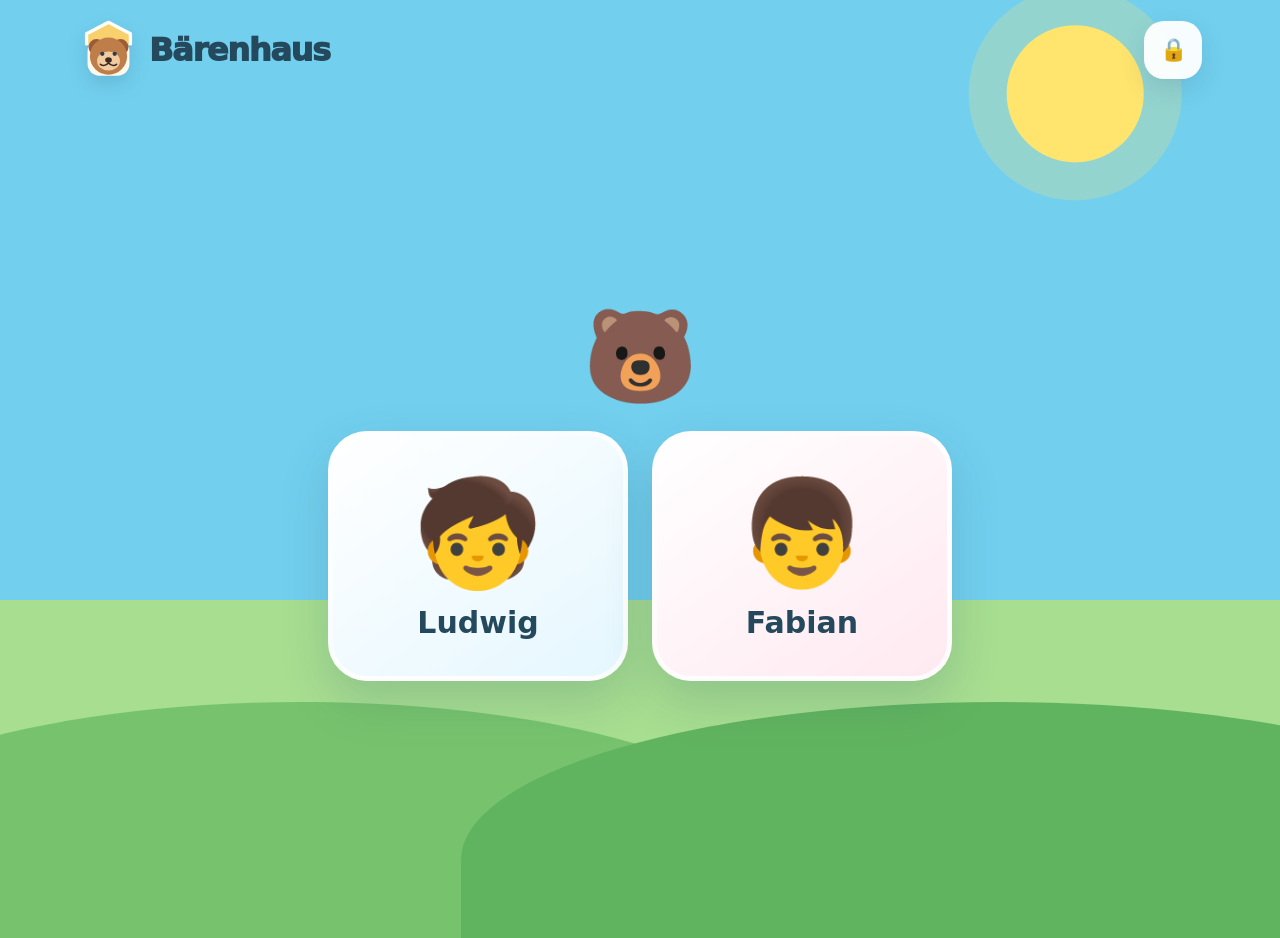
==== commit d6b1bd3e: "Add files via upload" ====
--- a/index.html
+++ b/index.html
@@ -16,6 +16,7 @@
 <body>
   <div id="root"></div>
   <div id="toast" class="toast"></div>
+  <script src="https://www.youtube.com/iframe_api"></script>
   <script type="module" src="./app.js"></script>
 </body>
 </html>
--- a/styles.css
+++ b/styles.css
@@ -1,20 +1,15 @@
 :root {
   --ink: #24495c;
-  --soft-ink: #66808d;
-  --cream: #fffaf1;
-  --paper: rgba(255,255,255,.94);
-  --blue: #7dd2f1;
-  --blue-deep: #4eb5de;
-  --pink: #ff9fb9;
+  --soft: #687f8a;
   --yellow: #ffd765;
-  --green: #8dd38b;
-  --purple: #aa95e9;
-  --coral: #ff8b7e;
-  --shadow: 0 20px 48px rgba(43, 88, 109, .19);
-  --shadow-small: 0 10px 24px rgba(43, 88, 109, .16);
+  --pink: #ff9db8;
+  --blue: #78cef0;
+  --green: #8cd58d;
+  --purple: #a994eb;
+  --shadow: 0 20px 48px rgba(43,88,109,.2);
+  --shadow-small: 0 10px 24px rgba(43,88,109,.16);
   font-family: ui-rounded, "SF Pro Rounded", system-ui, -apple-system, BlinkMacSystemFont, "Segoe UI", sans-serif;
   color: var(--ink);
-  background: #87d6f2;
 }
 
 * { box-sizing: border-box; -webkit-tap-highlight-color: transparent; }
@@ -23,425 +18,354 @@
   min-height: 100vh;
   overflow-x: hidden;
   background:
-    radial-gradient(circle at 85% 10%, rgba(255,234,123,.98) 0 66px, rgba(255,234,123,.22) 67px 102px, transparent 103px),
-    linear-gradient(180deg, #72ceef 0 60%, #b8e8a1 60% 100%);
+    radial-gradient(circle at 84% 10%, #ffe56e 0 68px, rgba(255,229,110,.24) 69px 106px, transparent 107px),
+    linear-gradient(180deg, #72cfee 0 64%, #a7de90 64% 100%);
 }
 body::before, body::after {
   content: "";
   position: fixed;
   z-index: 0;
-  left: -12%;
-  right: 35%;
-  bottom: -10%;
-  height: 34%;
+  left: -15%;
+  right: 38%;
+  bottom: -13%;
+  height: 35%;
   border-radius: 50% 50% 0 0;
   background: #77c36d;
-  pointer-events: none;
-}
-body::after { left: 38%; right: -18%; background: #61b45f; }
+}
+body::after { left: 36%; right: -20%; background: #61b45f; }
 button, input, select { font: inherit; }
 button { cursor: pointer; }
-button:disabled { opacity: .35; cursor: default; }
-img, video { max-width: 100%; display: block; }
-
+img { display: block; max-width: 100%; }
 #root { position: relative; z-index: 2; min-height: 100vh; }
+
 .app-shell {
-  width: min(1180px, 100%);
+  width: min(1160px, 100%);
   min-height: 100vh;
   margin: 0 auto;
   padding: max(12px, env(safe-area-inset-top)) 18px max(18px, env(safe-area-inset-bottom));
 }
 .topbar {
-  min-height: 76px;
+  min-height: 75px;
   display: flex;
   align-items: center;
   justify-content: space-between;
-  gap: 16px;
 }
 .brand { display: flex; align-items: center; gap: 10px; font-size: 32px; font-weight: 1000; letter-spacing: -1.3px; }
-.bear-logo { width: 62px; height: 62px; filter: drop-shadow(0 8px 9px rgba(41, 79, 98, .17)); }
+.bear-logo { width: 61px; height: 61px; filter: drop-shadow(0 8px 9px rgba(41,79,98,.17)); }
 .top-actions { display: flex; gap: 10px; }
 .round-button {
-  width: 58px; height: 58px;
-  border: 0; border-radius: 20px;
-  background: rgba(255,255,255,.94);
-  color: var(--ink);
-  display: grid; place-items: center;
-  box-shadow: var(--shadow-small);
-  font-size: 27px;
-  font-weight: 1000;
-}
-.round-button:active, .room-card:active, .profile-card:active, .ticket-card:active,
-.series-card:active, .episode-play:active, .music-card:active, .task-card:active,
-.reward-card:active { transform: scale(.955); }
-.main-content { padding: 4px 0 30px; }
-.parent-button { font-size: 23px; }
-.home-button { font-size: 33px; }
+  width: 58px; height: 58px; border: 0; border-radius: 20px;
+  display: grid; place-items: center; background: rgba(255,255,255,.94);
+  color: var(--ink); font-size: 28px; font-weight: 1000; box-shadow: var(--shadow-small);
+}
+.parent-button { font-size: 22px; }
+.main-content { padding: 5px 0 28px; }
 
 .profiles-page { min-height: calc(100vh - 100px); display: grid; align-content: center; gap: 20px; }
-.welcome-bear { text-align: center; font-size: 92px; animation: floatBear 3.4s ease-in-out infinite; filter: drop-shadow(0 13px 10px rgba(42,76,91,.12)); }
-@keyframes floatBear { 50% { transform: translateY(-9px) rotate(3deg); } }
-.profile-grid { display: grid; grid-template-columns: repeat(2, minmax(0, 300px)); justify-content: center; gap: 24px; }
+.welcome-bear { text-align: center; font-size: 92px; animation: bearFloat 3.4s ease-in-out infinite; }
+@keyframes bearFloat { 50% { transform: translateY(-8px) rotate(3deg); } }
+.profile-grid { display: grid; grid-template-columns: repeat(2, minmax(0,300px)); justify-content: center; gap: 24px; }
 .profile-card {
-  min-height: 250px;
-  border: 5px solid rgba(255,255,255,.8);
-  border-radius: 39px;
-  background: linear-gradient(145deg, #fff, #e4f7ff);
-  box-shadow: var(--shadow);
-  color: var(--ink);
-  padding: 22px;
-}
-.profile-card.pink { background: linear-gradient(145deg, #fff, #ffe8f0); }
-.profile-card strong { display: block; font-size: 30px; margin-top: 10px; }
-.profile-avatar { font-size: 104px; line-height: 1.2; }
-
-.house-page { padding-top: 4px; }
-.kid-welcome { display: flex; align-items: end; justify-content: center; position: relative; height: 92px; }
+  min-height: 250px; border: 5px solid rgba(255,255,255,.8); border-radius: 39px;
+  background: linear-gradient(145deg,#fff,#e5f7ff); box-shadow: var(--shadow); color: var(--ink);
+}
+.profile-card.pink { background: linear-gradient(145deg,#fff,#ffe9f0); }
+.profile-avatar { font-size: 104px; }.profile-card strong { display: block; font-size: 30px; margin-top: 10px; }
+
+.focus-home { display: grid; gap: 18px; }
+.home-profile-row { height: 70px; display: flex; align-items: center; justify-content: space-between; }
 .profile-bubble {
-  position: absolute; left: 0; top: 9px;
-  width: 66px; height: 66px; border: 4px solid #fff; border-radius: 24px;
-  background: rgba(255,255,255,.93); box-shadow: var(--shadow-small); font-size: 38px;
-}
-.house-roof {
-  width: min(520px, 77vw);
-  height: 90px;
-  display: grid; place-items: center;
-  background: #f4bd58;
-  clip-path: polygon(50% 0, 100% 78%, 91% 100%, 9% 100%, 0 78%);
-  filter: drop-shadow(0 15px 14px rgba(57,87,95,.16));
-}
-.house-roof span { font-size: 50px; transform: translateY(14px); }
-.room-grid {
-  background: rgba(255,250,239,.93);
-  border: 6px solid rgba(255,255,255,.76);
-  border-radius: 35px;
-  padding: 20px;
-  box-shadow: var(--shadow);
-  display: grid;
-  grid-template-columns: repeat(2, minmax(0, 1fr));
-  gap: 17px;
-}
-.room-card {
-  min-height: 210px;
-  border: 0;
-  border-radius: 30px;
-  padding: 10px 13px 15px;
-  position: relative;
-  overflow: hidden;
-  box-shadow: inset 0 0 0 4px rgba(255,255,255,.65), var(--shadow-small);
-  color: var(--ink);
-  transition: transform .16s;
-}
-.room-card svg { width: 100%; height: 145px; }
-.room-card > span { display: block; font-size: 23px; font-weight: 1000; margin-top: -3px; }
-.flix-room { background: linear-gradient(145deg, #ffd6b6, #ff9c9e); }
-.day-room { background: linear-gradient(145deg, #fff0a5, #a8e2a5); }
-.music-room { background: linear-gradient(145deg, #d4c4ff, #ffbed6); }
-.treasure-room { background: linear-gradient(145deg, #ffe99a, #ffc36f); }
-.album-room { background: linear-gradient(145deg, #b9ebff, #82c9ed); }
-.room-card.wide { grid-column: 1 / -1; min-height: 190px; }
-.room-card.wide svg { height: 125px; }
-.room-badge, .star-badge, .ready-badge, .room-progress {
-  position: absolute; top: 12px; right: 12px;
-  min-width: 42px; height: 42px; padding: 0 10px;
-  border-radius: 15px; display: grid; place-items: center;
-  background: rgba(255,255,255,.94);
-  box-shadow: 0 7px 16px rgba(44,80,96,.17);
-  font-size: 17px; font-style: normal;
-}
-.ready-badge { top: 59px; background: #fff; color: #e25d70; }
-.star-badge { min-width: 65px; }
-
-.child-header { min-height: 75px; display: flex; align-items: center; gap: 11px; margin-bottom: 15px; }
+  width: 63px; height: 63px; border: 4px solid white; border-radius: 22px;
+  background: rgba(255,255,255,.94); box-shadow: var(--shadow-small); font-size: 36px;
+}
+.home-bear { font-size: 58px; animation: bearFloat 3.4s ease-in-out infinite; }
+.media-portal {
+  width: 100%; min-height: 260px; padding: 0; border: 6px solid rgba(255,255,255,.82);
+  border-radius: 34px; overflow: hidden; position: relative; box-shadow: var(--shadow); background: #152e3b;
+}
+.poster-strip { position: absolute; inset: 0; display: grid; grid-template-columns: repeat(3,1fr); gap: 4px; }
+.poster-strip img { width: 100%; height: 100%; object-fit: cover; filter: saturate(1.08); }
+.portal-overlay {
+  position: absolute; inset: 38% 0 0; display: flex; align-items: end; justify-content: space-between;
+  padding: 25px 24px 20px; color: white; background: linear-gradient(transparent,rgba(9,30,42,.9));
+}
+.portal-overlay strong { font-size: 35px; text-shadow: 0 2px 4px rgba(0,0,0,.4); }
+.portal-overlay i {
+  width: 67px; height: 67px; border-radius: 50%; display: grid; place-items: center;
+  background: rgba(255,255,255,.95); color: var(--ink); font-style: normal; font-size: 29px; padding-left: 5px;
+}
+.portal-badge {
+  position: absolute; top: 14px; right: 14px; min-width: 48px; height: 48px; padding: 0 12px;
+  border-radius: 16px; display: grid; place-items: center; background: white; color: var(--ink);
+  box-shadow: var(--shadow-small); font-size: 19px;
+}
+.music-portal { min-height: 230px; }
+.treasure-strip {
+  min-height: 105px; border: 5px solid rgba(255,255,255,.76); border-radius: 29px;
+  display: grid; grid-template-columns: auto 1fr auto; align-items: center; gap: 14px;
+  padding: 12px 18px; background: linear-gradient(145deg,#ffe998,#ffc66e);
+  color: var(--ink); box-shadow: var(--shadow);
+}
+.treasure-strip > span { font-size: 60px; }.treasure-strip > span + span { font-size: 23px; font-weight: 1000; text-align: left; }
+.treasure-strip b { font-size: 21px; background: rgba(255,255,255,.9); padding: 11px 14px; border-radius: 16px; }
+.treasure-strip i {
+  position: absolute; right: 12px; top: 12px; width: 34px; height: 34px; border-radius: 12px;
+  display: grid; place-items: center; background: #fff; color: #d5556e; font-style: normal; font-weight: 1000;
+}
+
+.child-header { min-height: 72px; display: flex; align-items: center; gap: 11px; margin-bottom: 15px; }
 .child-avatar {
-  width: 62px; height: 62px; border-radius: 21px;
-  display: grid; place-items: center;
-  background: rgba(255,255,255,.93); box-shadow: var(--shadow-small);
-  font-size: 36px;
-}
-.header-bear { margin-left: auto; font-size: 50px; animation: floatBear 3.4s ease-in-out infinite; }
-.ticket-dots, .player-tickets { display: flex; align-items: center; gap: 6px; padding: 8px 12px; border-radius: 999px; background: rgba(255,255,255,.91); box-shadow: var(--shadow-small); }
-.ticket-dots i, .player-tickets i { width: 26px; height: 26px; display: grid; place-items: center; border-radius: 50%; background: #d8e4e9; color: white; font-size: 12px; font-style: normal; }
-.ticket-dots i.on, .player-tickets i { background: #ff9daf; }
-
-.ticket-page {
-  background: rgba(255,255,255,.89);
-  border: 5px solid rgba(255,255,255,.7);
-  border-radius: 36px;
-  padding: 19px;
-  box-shadow: var(--shadow);
-}
-.ticket-bear { text-align: center; font-size: 70px; margin: 0 0 12px; }
-.ticket-grid { display: grid; grid-template-columns: repeat(2, minmax(0, 1fr)); gap: 16px; }
-.ticket-grid.three .ticket-card.double { grid-column: 1 / -1; min-height: 190px; }
+  width: 60px; height: 60px; border-radius: 20px; display: grid; place-items: center;
+  background: rgba(255,255,255,.94); box-shadow: var(--shadow-small); font-size: 35px;
+}
+.header-bear { margin-left: auto; font-size: 49px; animation: bearFloat 3.4s ease-in-out infinite; }
+.ticket-dots, .player-tickets {
+  display: flex; gap: 6px; padding: 8px 12px; border-radius: 999px; background: rgba(255,255,255,.92); box-shadow: var(--shadow-small);
+}
+.ticket-dots i, .player-tickets i {
+  width: 25px; height: 25px; border-radius: 50%; display: grid; place-items: center;
+  background: #d5e2e7; color: white; font-style: normal; font-size: 11px;
+}
+.ticket-dots i.on, .player-tickets i { background: var(--pink); }
+
+.tickets-focus {
+  background: rgba(255,255,255,.9); border: 5px solid rgba(255,255,255,.7);
+  border-radius: 35px; padding: 18px; box-shadow: var(--shadow);
+}
+.ticket-mascot { text-align: center; font-size: 69px; margin-bottom: 13px; }
+.ticket-layout { display: grid; grid-template-columns: repeat(2,1fr); gap: 15px; }
 .ticket-card {
-  min-height: 210px;
-  border: 0;
-  border-radius: 28px;
-  position: relative;
-  overflow: hidden;
+  min-height: 180px; border: 0; border-radius: 28px; position: relative; overflow: hidden;
   box-shadow: inset 0 0 0 5px rgba(255,255,255,.62), var(--shadow-small);
 }
-.ticket-card::before, .ticket-card::after {
-  content: ""; position: absolute; top: 50%; width: 28px; height: 28px; border-radius: 50%; background: rgba(255,255,255,.92); transform: translateY(-50%);
-}
-.ticket-card::before { left: -14px; } .ticket-card::after { right: -14px; }
-.ticket-card.single { background: linear-gradient(145deg, #ffe887, #ffc75d); }
-.ticket-card.double { background: linear-gradient(145deg, #ffbfd1, #ff8faa); }
-.ticket-card.bonus { background: linear-gradient(145deg, #b4eaff, #70c5eb); }
-.ticket-holes {
-  position: absolute; left: 50%; top: 8px; bottom: 8px;
-  border-left: 4px dashed rgba(255,255,255,.65);
-  opacity: .45;
-}
-.ticket-symbols { display: flex; align-items: center; justify-content: center; gap: 18px; height: 100%; }
-.ticket-symbols i, .bonus-plays i {
-  width: 73px; height: 73px; border-radius: 50%;
-  display: grid; place-items: center;
-  background: rgba(255,255,255,.93);
-  color: #e05f76; font-style: normal; font-size: 30px; padding-left: 5px;
-  box-shadow: 0 9px 18px rgba(70,90,100,.17);
-}
-.ticket-symbols i.off, .bonus-plays i.off { opacity: .23; }
-.ticket-symbols em { font-size: 85px; font-style: normal; }
-.bonus-plays { position: absolute; bottom: 13px; left: 0; right: 0; display: flex; justify-content: center; gap: 7px; }
-.bonus-plays i { width: 29px; height: 29px; font-size: 11px; }
-.sleeping-card { min-height: 320px; display: grid; place-items: center; gap: 10px; font-size: 100px; }
-
-.series-grid { display: grid; grid-template-columns: repeat(3, minmax(0, 1fr)); gap: 17px; }
+.ticket-card.single { background: linear-gradient(145deg,#ffe88b,#ffc75c); }
+.ticket-card.double { grid-column: 1/-1; min-height: 160px; background: linear-gradient(145deg,#ffbed0,#ff8faa); }
+.ticket-card.bonus { grid-column: 1/-1; min-height: 160px; background: linear-gradient(145deg,#b6eaff,#70c5eb); }
+.ticket-cut { position: absolute; top: 50%; width: 28px; height: 28px; border-radius: 50%; background: rgba(255,255,255,.95); transform: translateY(-50%); }
+.ticket-cut.left { left: -14px; }.ticket-cut.right { right: -14px; }
+.ticket-plays, .bonus-plays { height: 100%; display: flex; align-items: center; justify-content: center; gap: 18px; }
+.ticket-plays i, .bonus-plays i {
+  width: 70px; height: 70px; border-radius: 50%; display: grid; place-items: center;
+  background: rgba(255,255,255,.94); color: #df5f75; font-style: normal; font-size: 29px; padding-left: 5px;
+}
+.ticket-plays i.off, .bonus-plays i.off { opacity: .25; }
+.ticket-card.bonus em { display: block; text-align: center; font-size: 67px; font-style: normal; margin-top: 16px; }
+.bonus-plays { height: auto; gap: 6px; }.bonus-plays i { width: 29px; height: 29px; font-size: 11px; }
+.all-used { min-height: 300px; display: grid; place-items: center; font-size: 100px; }
+
+.series-grid, .episode-grid, .music-grid { display: grid; grid-template-columns: repeat(3,1fr); gap: 17px; }
 .series-card {
-  aspect-ratio: 16 / 11;
-  border: 0; border-radius: 29px; overflow: hidden; position: relative;
-  background: #fff; box-shadow: var(--shadow);
-}
-.series-card img { width: 100%; height: 100%; object-fit: cover; }
-.series-card::after { content: ""; position: absolute; inset: 45% 0 0; background: linear-gradient(transparent, rgba(15,42,56,.88)); }
-.series-card strong { position: absolute; z-index: 2; left: 14px; right: 68px; bottom: 15px; color: #fff; text-align: left; font-size: 18px; text-shadow: 0 2px 4px rgba(0,0,0,.45); }
-.series-card i {
-  position: absolute; z-index: 3; right: 12px; bottom: 12px;
-  width: 50px; height: 50px; border-radius: 50%; display: grid; place-items: center;
-  background: rgba(255,255,255,.95); color: var(--ink); font-style: normal; font-size: 21px; padding-left: 4px;
-}
-
-.episode-grid, .music-grid { display: grid; grid-template-columns: repeat(3, minmax(0, 1fr)); gap: 17px; }
-.episode-card { aspect-ratio: 16 / 9; border-radius: 27px; overflow: hidden; position: relative; box-shadow: var(--shadow); background: #fff; }
-.episode-play, .music-card {
-  width: 100%; height: 100%; border: 0; padding: 0; position: relative; background: #fff;
-}
-.episode-play img, .music-card img { width: 100%; height: 100%; object-fit: cover; }
-.episode-play i, .music-card i {
-  position: absolute; inset: 0; margin: auto;
-  width: 70px; height: 70px; border-radius: 50%;
-  display: grid; place-items: center; background: rgba(255,255,255,.94);
-  color: var(--ink); font-style: normal; font-size: 30px; padding-left: 5px;
-  box-shadow: 0 10px 24px rgba(30,63,79,.28);
-}
+  aspect-ratio: 16/11; border: 0; border-radius: 28px; overflow: hidden; position: relative; background: white; box-shadow: var(--shadow);
+}
+.series-card img, .episode-play img, .music-card img { width: 100%; height: 100%; object-fit: cover; }
+.series-card::after { content: ""; position: absolute; inset: 43% 0 0; background: linear-gradient(transparent,rgba(12,38,51,.88)); }
+.series-card strong { position: absolute; z-index: 2; left: 13px; right: 65px; bottom: 13px; color: white; text-align: left; font-size: 18px; }
+.series-card i, .episode-play i, .music-card i {
+  position: absolute; z-index: 3; width: 56px; height: 56px; border-radius: 50%;
+  display: grid; place-items: center; background: rgba(255,255,255,.95); color: var(--ink);
+  font-style: normal; font-size: 24px; padding-left: 5px; box-shadow: 0 9px 22px rgba(26,61,78,.26);
+}
+.series-card i { right: 10px; bottom: 10px; }
+.episode-card { aspect-ratio: 16/9; border-radius: 27px; overflow: hidden; position: relative; box-shadow: var(--shadow); }
+.episode-play { width: 100%; height: 100%; border: 0; padding: 0; position: relative; }
+.episode-play i { inset: 0; margin: auto; }
 .favorite-button {
-  position: absolute; z-index: 3; right: 10px; top: 10px;
-  width: 49px; height: 49px; border: 0; border-radius: 17px; background: rgba(255,255,255,.94); box-shadow: var(--shadow-small); font-size: 24px;
-}
-.music-card { aspect-ratio: 16 / 10; border-radius: 28px; overflow: hidden; box-shadow: var(--shadow); }
-.music-card b { position: absolute; left: 10px; bottom: 10px; width: 48px; height: 48px; border-radius: 16px; display: grid; place-items: center; background: rgba(255,255,255,.94); font-size: 25px; }
-
-.day-progress { display: flex; justify-content: center; gap: 8px; margin: 2px 0 18px; }
-.day-progress i { width: 24px; height: 12px; border-radius: 999px; background: rgba(255,255,255,.6); box-shadow: 0 4px 10px rgba(37,80,101,.1); }
-.day-progress i.on { background: #ffd75f; }
-.task-grid { display: grid; grid-template-columns: repeat(3, minmax(0,1fr)); gap: 17px; }
-.task-card {
-  min-height: 190px; border: 5px solid rgba(255,255,255,.74); border-radius: 31px;
-  background: rgba(255,255,255,.91); box-shadow: var(--shadow); color: var(--ink); position: relative;
-}
-.task-card em { display: block; font-style: normal; font-size: 80px; }
-.task-card span { display: block; font-weight: 1000; font-size: 20px; margin-top: 8px; }
-.task-card b { display: none; position: absolute; right: 13px; top: 13px; width: 44px; height: 44px; border-radius: 15px; place-items: center; background: #73c878; color: white; font-size: 26px; }
-.task-card.done { background: linear-gradient(145deg, #eefdea, #c4efbd); }
-.task-card.done b { display: grid; }
-.task-card.done em { filter: saturate(.75); }
-
-.star-jar {
-  width: min(270px, 70vw); margin: 0 auto 19px; min-height: 145px;
-  border: 5px solid rgba(255,255,255,.82); border-radius: 30px 30px 55px 55px;
-  background: rgba(255,255,255,.78); box-shadow: var(--shadow); display: flex; align-items: center; justify-content: center; gap: 18px;
-}
-.jar-stars { font-size: 76px; }.star-jar strong { font-size: 58px; }
-.sticker-grid { display: grid; grid-template-columns: repeat(6, minmax(0,1fr)); gap: 12px; margin-bottom: 22px; }
+  position: absolute; z-index: 4; top: 9px; right: 9px; width: 47px; height: 47px;
+  border: 0; border-radius: 16px; background: rgba(255,255,255,.94); font-size: 22px; box-shadow: var(--shadow-small);
+}
+.music-card {
+  aspect-ratio: 16/10; border: 0; border-radius: 27px; padding: 0; overflow: hidden; position: relative; background: white; box-shadow: var(--shadow);
+}
+.music-card i { inset: 0; margin: auto; }
+.music-card b { position: absolute; z-index: 3; left: 9px; top: 9px; width: 46px; height: 46px; border-radius: 15px; display: grid; place-items: center; background: rgba(255,255,255,.94); font-size: 24px; }
+.music-card strong { position: absolute; z-index: 3; left: 10px; right: 10px; bottom: 9px; padding: 7px; border-radius: 12px; background: rgba(12,38,51,.75); color: white; font-size: 14px; }
+
+.star-counter {
+  width: min(250px,70vw); min-height: 130px; margin: 0 auto 18px; border: 5px solid white;
+  border-radius: 29px; display: flex; align-items: center; justify-content: center; gap: 17px;
+  background: rgba(255,255,255,.82); box-shadow: var(--shadow);
+}
+.star-counter span { font-size: 68px; }.star-counter strong { font-size: 53px; }
+.sticker-grid { display: grid; grid-template-columns: repeat(6,1fr); gap: 11px; margin-bottom: 20px; }
 .sticker {
-  aspect-ratio: 1; border-radius: 24px; display: grid; place-items: center;
-  background: rgba(239,246,249,.9); border: 4px dashed #bfd0d8; font-size: 42px;
-}
-.sticker.unlocked { background: linear-gradient(145deg, #fff2a7, #ffd0dc); border: 4px solid rgba(255,255,255,.9); box-shadow: var(--shadow-small); }
-.reward-grid { display: grid; grid-template-columns: repeat(4, minmax(0,1fr)); gap: 14px; }
+  aspect-ratio: 1; border-radius: 22px; display: grid; place-items: center;
+  background: rgba(239,246,249,.9); border: 4px dashed #bfd0d8; font-size: 40px;
+}
+.sticker.unlocked { background: linear-gradient(145deg,#fff3a8,#ffd0dc); border: 4px solid white; box-shadow: var(--shadow-small); }
+.reward-grid { display: grid; grid-template-columns: repeat(4,1fr); gap: 13px; }
 .reward-card {
-  min-height: 170px; border: 4px solid rgba(255,255,255,.7); border-radius: 27px; background: rgba(239,246,249,.88); color: var(--ink); position: relative; opacity: .68;
-}
-.reward-card.affordable { opacity: 1; background: linear-gradient(145deg, #fff8d5, #ffdca1); box-shadow: var(--shadow-small); }
-.reward-card.pending { background: linear-gradient(145deg, #e8e4ff, #cfc3ff); }
-.reward-card.ready { background: linear-gradient(145deg, #d9ffd3, #9fe39b); animation: rewardPulse 1.8s ease-in-out infinite; }
-@keyframes rewardPulse { 50% { transform: translateY(-5px); } }
-.reward-card em { display: block; font-style: normal; font-size: 65px; }
-.reward-card span { display: block; font-weight: 900; font-size: 15px; padding: 0 8px; }
-.reward-card b { display: block; margin-top: 8px; }
-.reward-card i { position: absolute; right: 9px; top: 9px; width: 38px; height: 38px; border-radius: 13px; display: grid; place-items: center; background: white; font-style: normal; font-size: 25px; }
-
-.empty-album { min-height: 440px; display: grid; place-items: center; font-size: 110px; }
-.album-viewer { position: relative; }
-.album-stage {
-  width: min(900px, 100%); height: min(68vh, 680px); margin: 0 auto;
-  border: 8px solid rgba(255,255,255,.88); border-radius: 34px; overflow: hidden; background: #172c36; box-shadow: var(--shadow);
-  display: grid; place-items: center;
-}
-.album-stage img, .album-stage video { width: 100%; height: 100%; object-fit: contain; }
-.album-arrow {
-  position: absolute; z-index: 3; top: 46%; width: 60px; height: 76px; border: 0; border-radius: 22px; background: rgba(255,255,255,.92); box-shadow: var(--shadow-small); color: var(--ink); font-size: 50px;
-}
-.album-arrow.left { left: -5px; }.album-arrow.right { right: -5px; }
-.album-dots { display: flex; justify-content: center; gap: 7px; margin-top: 14px; }
-.album-dots i { width: 10px; height: 10px; border-radius: 50%; background: rgba(255,255,255,.58); }
-.album-dots i.on { background: var(--yellow); transform: scale(1.4); }
-
-.video-player {
-  position: fixed; z-index: 900; inset: 0; background: #0e2029;
-  display: grid; grid-template-rows: 78px 1fr;
-}
+  min-height: 165px; border: 4px solid rgba(255,255,255,.7); border-radius: 26px;
+  background: rgba(239,246,249,.9); color: var(--ink); position: relative; opacity: .65;
+}
+.reward-card.affordable { opacity: 1; background: linear-gradient(145deg,#fff8d5,#ffdaa0); box-shadow: var(--shadow-small); }
+.reward-card.pending { background: linear-gradient(145deg,#e8e4ff,#cec2ff); }
+.reward-card.ready { background: linear-gradient(145deg,#d9ffd3,#9fe39b); }
+.reward-card em { display: block; font-style: normal; font-size: 61px; }
+.reward-card span { display: block; font-size: 14px; font-weight: 900; padding: 0 8px; }
+.reward-card b { display: block; margin-top: 8px; }.reward-card i { position: absolute; right: 8px; top: 8px; width: 36px; height: 36px; border-radius: 12px; display: grid; place-items: center; background: white; font-style: normal; }
+
+.video-player { position: fixed; z-index: 900; inset: 0; background: #0d2029; display: grid; grid-template-rows: 76px 1fr; }
 .video-player iframe { width: 100%; height: 100%; border: 0; }
-.player-bar { display: flex; align-items: center; gap: 13px; padding: max(9px, env(safe-area-inset-top)) 14px 9px; background: #102a36; }
+.player-bar { display: flex; align-items: center; padding: max(8px,env(safe-area-inset-top)) 13px 8px; background: #102a36; }
 .player-tickets { margin-left: auto; background: rgba(255,255,255,.14); box-shadow: none; }
-.player-close { background: #fff; }
 
 .modal-backdrop {
-  position: fixed; z-index: 1000; inset: 0; background: rgba(18,45,58,.6); backdrop-filter: blur(10px);
-  display: grid; place-items: center; padding: 17px;
-}
-.modal-card {
-  width: min(720px, 100%); max-height: 92vh; overflow: auto; border-radius: 31px; background: #fff; padding: 22px; box-shadow: 0 30px 90px rgba(0,0,0,.3);
-}
-.modal-card.large { width: min(920px, 100%); }
-.modal-head { display: flex; align-items: center; gap: 10px; margin-bottom: 17px; }
-.modal-head h2 { margin: 0; font-size: 28px; }
-.close-button { margin-left: auto; width: 46px; height: 46px; border: 0; border-radius: 15px; background: #edf5f8; color: var(--ink); font-size: 28px; }
-.pin-card { width: min(460px, 100%); }
-.pin-card small { display: block; color: var(--soft-ink); margin-top: 12px; }
-.reward-confirm { width: min(430px, 100%); text-align: center; }
-.reward-big { font-size: 120px; }
-.confirm-actions { display: grid; grid-template-columns: 1fr 1fr; gap: 15px; margin-top: 16px; }
-.confirm-actions button { height: 90px; border: 0; border-radius: 27px; font-size: 45px; font-weight: 1000; }
-.confirm-no { background: #edf4f7; color: var(--ink); }.confirm-yes { background: #aee4a7; color: #21602d; }
-
-.parent-panel {
-  background: rgba(255,255,255,.94); border: 5px solid rgba(255,255,255,.72); border-radius: 35px;
-  padding: 20px; box-shadow: var(--shadow);
-}
-.parent-title, .section-head { display: flex; align-items: center; gap: 12px; justify-content: space-between; }
-.parent-title h1, .section-head h2 { margin: 0; }
-.parent-tabs { display: flex; gap: 8px; overflow-x: auto; padding: 17px 0; scrollbar-width: none; }
-.parent-tabs::-webkit-scrollbar { display: none; }
-.parent-tabs button {
-  border: 0; border-radius: 16px; padding: 11px 15px; background: #edf5f7; color: var(--ink); font-weight: 900; white-space: nowrap;
-}
+  position: fixed; z-index: 1000; inset: 0; padding: 17px; display: grid; place-items: center;
+  background: rgba(18,45,58,.6); backdrop-filter: blur(10px);
+}
+.modal-card { width: min(720px,100%); max-height: 92vh; overflow: auto; background: white; border-radius: 30px; padding: 22px; box-shadow: 0 30px 90px rgba(0,0,0,.3); }
+.modal-card.large { width: min(920px,100%); }.pin-card { width: min(450px,100%); }
+.modal-head { display: flex; align-items: center; gap: 10px; margin-bottom: 16px; }.modal-head h2 { margin: 0; }
+.close-button { margin-left: auto; width: 45px; height: 45px; border: 0; border-radius: 15px; background: #edf5f8; font-size: 27px; color: var(--ink); }
+.reward-confirm { width: min(420px,100%); text-align: center; }.reward-big { font-size: 115px; }
+.confirm-actions { display: grid; grid-template-columns: 1fr 1fr; gap: 14px; }.confirm-actions button { height: 85px; border: 0; border-radius: 25px; font-size: 42px; font-weight: 1000; }.confirm-actions .yes { background: #abe3a6; }
+
+.parent-panel { background: rgba(255,255,255,.94); border: 5px solid rgba(255,255,255,.72); border-radius: 34px; padding: 20px; box-shadow: var(--shadow); }
+.parent-title, .section-head { display: flex; align-items: center; justify-content: space-between; gap: 12px; }.parent-title h1, .section-head h2 { margin: 0; }
+.parent-tabs { display: flex; gap: 8px; overflow-x: auto; padding: 16px 0; }
+.parent-tabs button { border: 0; border-radius: 15px; padding: 11px 15px; background: #edf5f7; color: var(--ink); font-weight: 900; white-space: nowrap; }
 .parent-tabs button.active { background: var(--yellow); }
-.parent-content { min-height: 300px; }
-.dashboard-grid { display: grid; grid-template-columns: repeat(2, minmax(0,1fr)); gap: 16px; }
-.parent-kid-card, .settings-card, .task-admin-card {
-  border-radius: 23px; background: #f1f8fa; padding: 17px; box-shadow: inset 0 0 0 2px rgba(214,231,237,.6);
-}
-.parent-kid-head { display: flex; gap: 12px; align-items: center; }
-.parent-kid-head > span { font-size: 50px; }.parent-kid-head h2 { margin: 0; }.parent-kid-head small { color: var(--soft-ink); }
-.mini-ticket-row { display: flex; gap: 8px; margin: 15px 0; flex-wrap: wrap; }
-.mini-ticket { min-width: 70px; border-radius: 13px; padding: 8px; text-align: center; background: #ffe184; }
-.mini-ticket.double { background: #ffadc2; }.mini-ticket.bonus { background: #a9e3fa; }
-.mini-ticket span { display: block; font-weight: 1000; }.mini-ticket small { display: block; }
-.bonus-control, .star-control { display: flex; align-items: center; gap: 9px; margin: 10px 0; }
-.bonus-control span, .star-control span { flex: 1; font-weight: 900; }
-.bonus-control button, .star-control button, .tiny-button {
-  border: 0; border-radius: 11px; min-width: 38px; height: 38px; background: #fff; color: var(--ink); font-weight: 1000; box-shadow: 0 4px 10px rgba(40,74,88,.1);
-}
-.primary-button, .secondary-button, .danger-button, .small-danger {
-  border: 0; border-radius: 15px; padding: 11px 14px; font-weight: 900; color: var(--ink);
-}
-.primary-button { background: var(--yellow); }
-.secondary-button { background: #e7f2f6; }
-.danger-button, .small-danger { background: #ffdce2; color: #843a48; }
-.small-danger { padding: 8px 10px; font-size: 13px; }
-.full { width: 100%; }
-.top-space { margin-top: 24px; }
+.dashboard-grid, .settings-grid { display: grid; grid-template-columns: repeat(2,1fr); gap: 15px; }
+.parent-kid-card, .settings-card, .treasure-explainer { border-radius: 22px; background: #f1f8fa; padding: 17px; }
+.parent-kid-head { display: flex; align-items: center; gap: 11px; }.parent-kid-head span { font-size: 48px; }.parent-kid-head h2 { margin: 0; }
+.mini-ticket-row { display: flex; gap: 8px; margin: 14px 0; flex-wrap: wrap; }
+.mini-ticket { min-width: 70px; border-radius: 13px; padding: 8px; text-align: center; background: #ffe184; }.mini-ticket.double { background: #ffadc2; }.mini-ticket.bonus { background: #a9e3fa; }
+.mini-ticket span, .mini-ticket small { display: block; }
+.counter-row { display: flex; align-items: center; gap: 8px; margin: 11px 0; }.counter-row span { flex: 1; font-weight: 900; }.counter-row button { width: 38px; height: 38px; border: 0; border-radius: 11px; background: white; color: var(--ink); font-weight: 1000; }
 .admin-list { display: grid; gap: 10px; margin-top: 12px; }
-.admin-row {
-  display: grid; grid-template-columns: 105px 1fr auto; gap: 12px; align-items: center;
-  background: #f1f7f9; border-radius: 17px; padding: 11px;
-}
-.admin-row.compact { grid-template-columns: auto 1fr auto; }
-.admin-row img { width: 105px; aspect-ratio: 16/10; object-fit: cover; border-radius: 12px; }
-.admin-row strong, .admin-row small { display: block; }.admin-row small { color: var(--soft-ink); margin-top: 4px; }
-.admin-emoji { font-size: 38px; }
-.row-actions { display: flex; align-items: center; gap: 6px; flex-wrap: wrap; justify-content: end; }
-.form-grid { display: grid; grid-template-columns: repeat(2,minmax(0,1fr)); gap: 12px; margin-bottom: 15px; }
-.field { display: grid; gap: 6px; }
-.field.wide { grid-column: 1/-1; }
-.field span { font-weight: 900; }
-.field input, .field select {
-  width: 100%; border: 2px solid #dce9ee; border-radius: 14px; padding: 12px; background: #fbfdfe; color: var(--ink);
-}
-.episode-admin-list { margin: 16px 0; }
-.kid-task-columns { display: grid; grid-template-columns: repeat(2,minmax(0,1fr)); gap: 15px; }
-.settings-grid { display: grid; grid-template-columns: repeat(2,minmax(0,1fr)); gap: 15px; }
-.settings-card h2 { margin-top: 0; }
-.switch-row { display: flex; align-items: center; justify-content: space-between; gap: 15px; padding: 12px 0; border-bottom: 1px solid #dce9ee; }
-.switch-row input { width: 22px; height: 22px; }
-.album-upload { display: grid; grid-template-columns: 1fr 220px auto; gap: 12px; align-items: end; }
-.hint { color: var(--soft-ink); }
-.album-admin-grid { display: grid; grid-template-columns: repeat(3,minmax(0,1fr)); gap: 12px; }
-.album-admin-item { background: #f1f7f9; border-radius: 18px; overflow: hidden; padding-bottom: 11px; }
-.album-admin-item img, .album-admin-item video { width: 100%; aspect-ratio: 4/3; object-fit: cover; background: #172c36; }
-.album-admin-item > div { padding: 9px 10px; }.album-admin-item strong, .album-admin-item small { display: block; overflow: hidden; text-overflow: ellipsis; white-space: nowrap; }
-.album-admin-item .small-danger { margin: 0 10px; }
+.admin-row { display: grid; grid-template-columns: 103px 1fr auto; gap: 11px; align-items: center; padding: 10px; background: #f1f7f9; border-radius: 16px; }
+.admin-row.compact { grid-template-columns: auto 1fr auto; }.admin-row img { width: 103px; aspect-ratio: 16/10; object-fit: cover; border-radius: 11px; }.admin-row strong, .admin-row small { display: block; }.admin-row small { color: var(--soft); margin-top: 4px; }
+.admin-emoji { font-size: 38px; }.row-actions { display: flex; gap: 6px; align-items: center; flex-wrap: wrap; justify-content: end; }
+.form-grid { display: grid; grid-template-columns: repeat(2,1fr); gap: 11px; margin-bottom: 14px; }.field { display: grid; gap: 6px; }.field.wide { grid-column: 1/-1; }.field span { font-weight: 900; }
+.field input, .field select { width: 100%; border: 2px solid #dce9ee; border-radius: 14px; padding: 12px; background: #fbfdfe; color: var(--ink); }
+.primary-button, .secondary-button, .danger-button, .small-danger { border: 0; border-radius: 14px; padding: 11px 14px; color: var(--ink); font-weight: 900; }
+.primary-button { background: var(--yellow); }.secondary-button { background: #e7f2f6; }.danger-button, .small-danger { background: #ffdce2; color: #843a48; }.small-danger { padding: 8px 10px; font-size: 13px; }
+.full { width: 100%; }.top-space { margin-top: 24px; }.request-section { margin-top: 22px; }
+.treasure-explainer { display: flex; gap: 14px; align-items: center; }.treasure-explainer div { font-size: 57px; }.treasure-explainer p { margin: 0; line-height: 1.45; }
+.switch-row { display: flex; align-items: center; justify-content: space-between; gap: 14px; padding: 12px 0; border-bottom: 1px solid #dce9ee; }.switch-row input { width: 22px; height: 22px; }
+.settings-card h2 { margin-top: 0; }.settings-card small { color: var(--soft); display: block; margin-top: 8px; }
 
 .toast {
   position: fixed; z-index: 1200; left: 50%; bottom: max(28px,env(safe-area-inset-bottom));
-  transform: translate(-50%, 20px); opacity: 0; pointer-events: none;
-  background: #24495c; color: #fff; border-radius: 999px; padding: 12px 18px; font-weight: 900; transition: .2s;
+  transform: translate(-50%,20px); opacity: 0; pointer-events: none; transition: .2s;
+  background: var(--ink); color: white; border-radius: 999px; padding: 12px 18px; font-weight: 900;
 }
 .toast.show { opacity: 1; transform: translate(-50%,0); }
-.confetti-layer { position: fixed; z-index: 1300; inset: 0; overflow: hidden; pointer-events: none; }
-.confetti-layer i { position: absolute; top: -35px; font-style: normal; font-size: 28px; animation: confettiFall 2s linear forwards; }
-@keyframes confettiFall { to { transform: translateY(110vh) rotate(560deg); } }
 
 @media (max-width: 900px) {
-  .series-grid, .episode-grid, .music-grid { grid-template-columns: repeat(2,minmax(0,1fr)); }
-  .reward-grid { grid-template-columns: repeat(2,minmax(0,1fr)); }
-  .album-admin-grid { grid-template-columns: repeat(2,minmax(0,1fr)); }
+  .series-grid, .episode-grid, .music-grid { grid-template-columns: repeat(2,1fr); }
+  .reward-grid { grid-template-columns: repeat(2,1fr); }
 }
 
 @media (max-width: 650px) {
   .app-shell { padding-left: 12px; padding-right: 12px; }
-  .topbar { min-height: 67px; }.brand { font-size: 27px; }.bear-logo { width: 53px; height: 53px; }
-  .round-button { width: 53px; height: 53px; border-radius: 18px; }
-  .profiles-page { align-content: center; }.welcome-bear { font-size: 78px; }
-  .profile-grid { gap: 12px; }.profile-card { min-height: 205px; padding: 13px; border-radius: 30px; }
-  .profile-avatar { font-size: 78px; }.profile-card strong { font-size: 23px; }
-  .kid-welcome { height: 76px; }.house-roof { height: 76px; }.house-roof span { font-size: 42px; transform: translateY(12px); }
-  .profile-bubble { width: 56px; height: 56px; border-radius: 19px; font-size: 31px; }
-  .room-grid { padding: 12px; gap: 11px; border-radius: 29px; }
-  .room-card { min-height: 175px; border-radius: 24px; padding: 7px 8px 11px; }
-  .room-card svg { height: 119px; }.room-card > span { font-size: 19px; }
-  .room-card.wide { min-height: 165px; }.room-card.wide svg { height: 105px; }
-  .room-badge, .star-badge, .ready-badge, .room-progress { top: 8px; right: 8px; height: 36px; min-width: 36px; border-radius: 12px; font-size: 14px; }
-  .ready-badge { top: 49px; }
-  .child-header { min-height: 60px; margin-bottom: 12px; }.child-avatar { width: 53px; height: 53px; border-radius: 18px; font-size: 31px; }.header-bear { font-size: 42px; }
-  .ticket-page { padding: 12px; border-radius: 29px; }.ticket-bear { font-size: 55px; }
-  .ticket-grid { gap: 10px; }.ticket-card { min-height: 165px; border-radius: 23px; }
-  .ticket-grid.three .ticket-card.double { min-height: 150px; }
-  .ticket-symbols i { width: 58px; height: 58px; font-size: 24px; }.ticket-symbols em { font-size: 67px; }
-  .series-grid, .episode-grid, .music-grid { gap: 11px; }
-  .series-card { border-radius: 22px; }.series-card strong { font-size: 14px; left: 10px; bottom: 10px; right: 55px; }.series-card i { width: 43px; height: 43px; right: 8px; bottom: 8px; }
-  .episode-card, .music-card { border-radius: 21px; }.episode-play i, .music-card i { width: 58px; height: 58px; font-size: 25px; }
-  .favorite-button { width: 43px; height: 43px; border-radius: 14px; font-size: 20px; top: 7px; right: 7px; }
-  .task-grid { grid-template-columns: repeat(2,minmax(0,1fr)); gap: 11px; }.task-card { min-height: 160px; border-radius: 25px; }.task-card em { font-size: 66px; }.task-card span { font-size: 17px; }
-  .sticker-grid { grid-template-columns: repeat(4,minmax(0,1fr)); gap: 8px; }.sticker { border-radius: 18px; font-size: 34px; }
-  .reward-grid { gap: 10px; }.reward-card { min-height: 150px; border-radius: 22px; }.reward-card em { font-size: 57px; }.reward-card span { font-size: 13px; }
-  .album-stage { height: 64vh; border-radius: 27px; }.album-arrow { width: 49px; height: 65px; font-size: 42px; }
-  .parent-panel { padding: 14px; border-radius: 28px; }.dashboard-grid, .kid-task-columns, .settings-grid { grid-template-columns: 1fr; }
-  .admin-row { grid-template-columns: 80px 1fr; }.admin-row > button, .admin-row > .row-actions { grid-column: 1/-1; }
-  .admin-row img { width: 80px; }.admin-row.compact { grid-template-columns: auto 1fr; }
+  .topbar { min-height: 66px; }.brand { font-size: 27px; }.bear-logo { width: 52px; height: 52px; }
+  .round-button { width: 52px; height: 52px; border-radius: 18px; }
+  .profiles-page { align-content: center; }.welcome-bear { font-size: 76px; }
+  .profile-grid { gap: 11px; }.profile-card { min-height: 200px; border-radius: 29px; }.profile-avatar { font-size: 76px; }.profile-card strong { font-size: 23px; }
+  .home-profile-row { height: 61px; }.profile-bubble { width: 55px; height: 55px; font-size: 30px; border-radius: 19px; }.home-bear { font-size: 48px; }
+  .focus-home { gap: 12px; }.media-portal { min-height: 210px; border-radius: 27px; }.music-portal { min-height: 185px; }
+  .portal-overlay { padding: 22px 16px 14px; }.portal-overlay strong { font-size: 27px; }.portal-overlay i { width: 55px; height: 55px; font-size: 24px; }
+  .treasure-strip { min-height: 89px; border-radius: 24px; }.treasure-strip > span { font-size: 49px; }.treasure-strip > span + span { font-size: 19px; }.treasure-strip b { font-size: 17px; }
+  .child-header { min-height: 58px; margin-bottom: 11px; }.child-avatar { width: 52px; height: 52px; border-radius: 18px; font-size: 30px; }.header-bear { font-size: 41px; }
+  .tickets-focus { padding: 11px; border-radius: 28px; }.ticket-mascot { font-size: 53px; }.ticket-layout { gap: 10px; }
+  .ticket-card { min-height: 145px; border-radius: 22px; }.ticket-card.double, .ticket-card.bonus { min-height: 130px; }
+  .ticket-plays i { width: 55px; height: 55px; font-size: 23px; }.ticket-card.bonus em { font-size: 54px; margin-top: 11px; }
+  .series-grid, .episode-grid, .music-grid { gap: 10px; }.series-card { border-radius: 21px; }.series-card strong { font-size: 14px; left: 9px; bottom: 9px; right: 53px; }.series-card i { width: 42px; height: 42px; font-size: 19px; right: 7px; bottom: 7px; }
+  .episode-card, .music-card { border-radius: 20px; }.episode-play i, .music-card i { width: 56px; height: 56px; font-size: 24px; }.favorite-button { width: 42px; height: 42px; border-radius: 14px; font-size: 20px; }
+  .sticker-grid { grid-template-columns: repeat(4,1fr); gap: 8px; }.sticker { border-radius: 17px; font-size: 33px; }.reward-grid { gap: 9px; }.reward-card { min-height: 145px; border-radius: 21px; }.reward-card em { font-size: 53px; }
+  .parent-panel { padding: 14px; border-radius: 27px; }.dashboard-grid, .settings-grid { grid-template-columns: 1fr; }
+  .admin-row { grid-template-columns: 78px 1fr; }.admin-row > button, .admin-row > .row-actions { grid-column: 1/-1; }.admin-row img { width: 78px; }.admin-row.compact { grid-template-columns: auto 1fr; }
   .form-grid { grid-template-columns: 1fr; }.field.wide { grid-column: auto; }
-  .album-upload { grid-template-columns: 1fr; }.album-admin-grid { grid-template-columns: repeat(2,minmax(0,1fr)); }
-}
+}
+
+
+/* BÄRENHAUS 1.2 – pausierbare Folgenzeit */
+.progress-play {
+  --progress: 100%;
+  position: relative;
+  isolation: isolate;
+  border-radius: 50%;
+  display: grid;
+  place-items: center;
+  flex: 0 0 auto;
+  background: conic-gradient(#fff var(--progress), rgba(255,255,255,.23) 0);
+  box-shadow: 0 8px 20px rgba(44,77,91,.18);
+  font-style: normal;
+}
+.progress-play::before {
+  content: "";
+  position: absolute;
+  inset: 7px;
+  z-index: -1;
+  border-radius: inherit;
+  background: rgba(255,255,255,.86);
+}
+.progress-play span {
+  position: relative;
+  z-index: 2;
+  color: #df5f75;
+  transform: translateX(2px);
+}
+.progress-play.large { width: 76px; height: 76px; font-size: 29px; }
+.progress-play.small { width: 31px; height: 31px; font-size: 11px; }
+.progress-play.small::before { inset: 4px; }
+.progress-play.empty { opacity: .23; filter: grayscale(.7); }
+
+.ticket-plays .progress-play,
+.bonus-plays .progress-play {
+  background: conic-gradient(#fff var(--progress), rgba(255,255,255,.22) 0);
+}
+.ticket-plays .progress-play::before,
+.bonus-plays .progress-play::before {
+  background: rgba(255,255,255,.86);
+}
+.ticket-dots .progress-play,
+.player-tickets .progress-play {
+  width: 31px;
+  height: 31px;
+  background: conic-gradient(#ff9db8 var(--progress), rgba(255,255,255,.18) 0);
+  box-shadow: none;
+}
+.ticket-dots .progress-play::before,
+.player-tickets .progress-play::before {
+  background: #fff;
+}
+.player-tickets .progress-play span { color: #df5f75; }
+
+.youtube-player, .youtube-player iframe {
+  width: 100%;
+  height: 100%;
+  border: 0;
+}
+
+.ticket-length-row {
+  display: flex;
+  align-items: center;
+  gap: 10px;
+  margin: 11px 0;
+}
+.ticket-length-row span {
+  flex: 1;
+  font-weight: 900;
+}
+.ticket-length-row input {
+  width: 82px;
+  border: 2px solid #dce9ee;
+  border-radius: 12px;
+  padding: 9px;
+  background: #fff;
+  color: var(--ink);
+  text-align: center;
+  font-weight: 900;
+}
+
+.ticket-card .ticket-plays i,
+.ticket-card .bonus-plays i {
+  padding-left: 0;
+}
+
+@media (max-width: 650px) {
+  .progress-play.large { width: 59px; height: 59px; font-size: 23px; }
+  .progress-play.large::before { inset: 6px; }
+}
